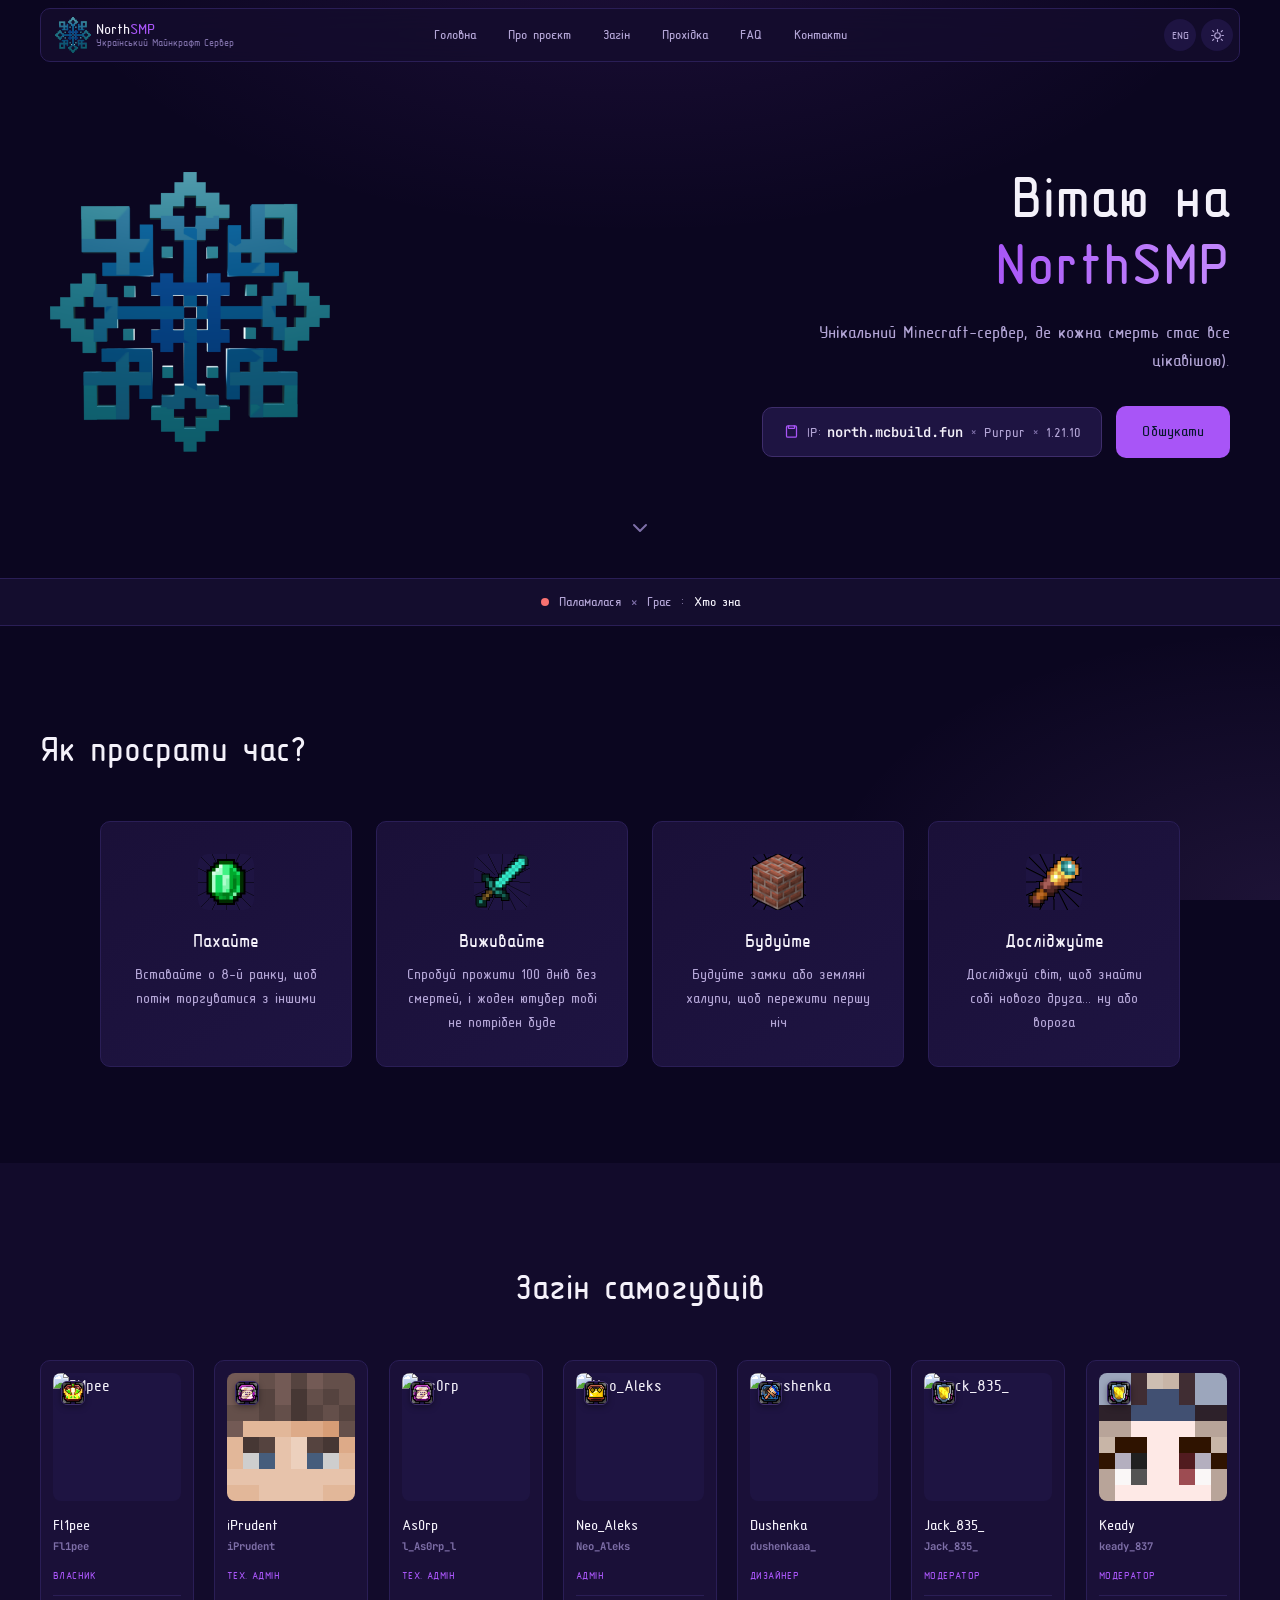
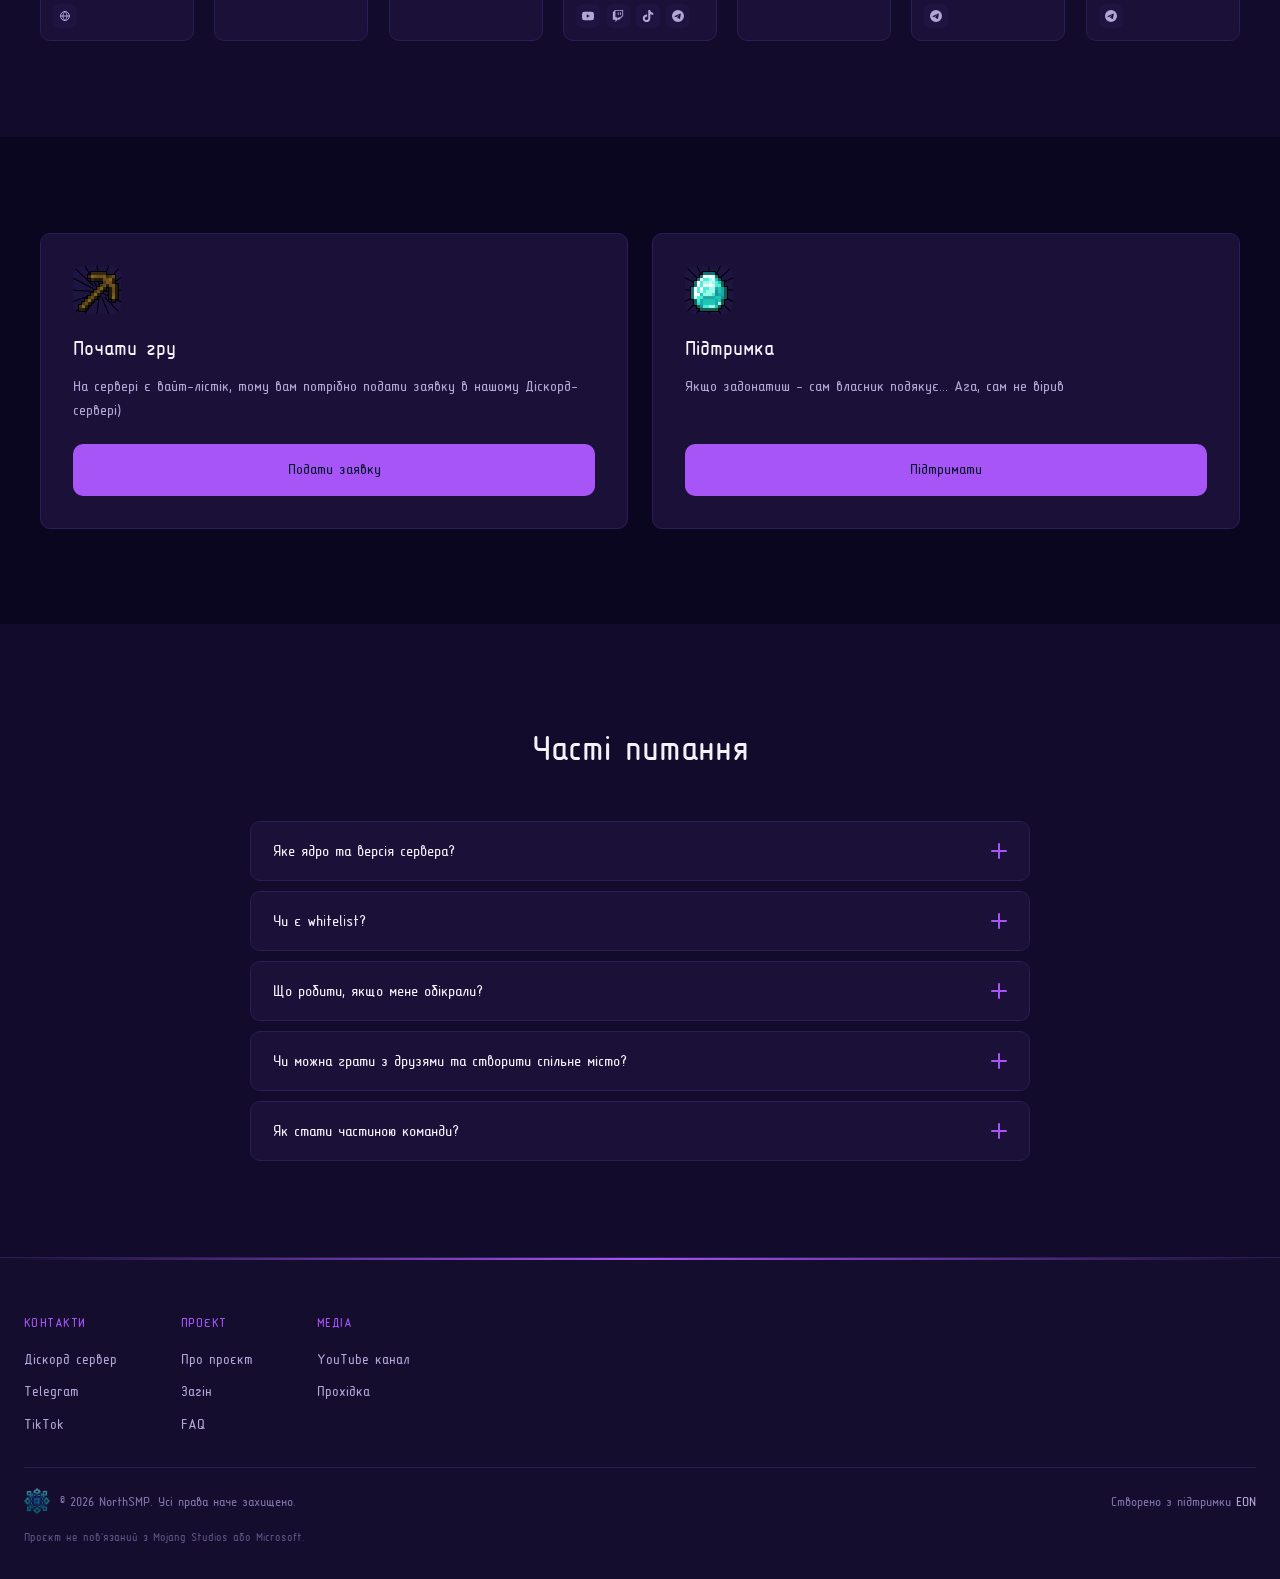
==== index.html @ fd29035b "Add files via upload" ====
<!DOCTYPE html>
<html lang="uk" data-theme="dark">
<head>
<meta charset="UTF-8">
<meta name="viewport" content="width=device-width, initial-scale=1.0">
<title>NorthSMP - Minecraft сервер</title>
<meta name="description" content="NorthSMP - Український Майнкрафт Сервер!">
<link rel="icon" href="logo.png" type="image/png">

<link rel="preconnect" href="https://fonts.googleapis.com">
<link rel="preconnect" href="https://fonts.gstatic.com" crossorigin>
<link href="https://fonts.googleapis.com/css2?family=Nunito:wght@600;700;800;900&family=Inter:wght@400;500;600;700&family=JetBrains+Mono:wght@500;600&display=swap" rel="stylesheet">

<link rel="stylesheet" href="style.css">
</head>
<body id="top">

<header class="site-header">
  <div class="header-inner">
    <a href="#top" class="brand" id="brandLink">
      <img src="logo.png" alt="NorthSMP" class="brand-logo">
      <span class="brand-text">
        <span class="brand-name">North<span class="accent">SMP</span></span>
        <span class="brand-sub" data-i18n="brand.sub"></span>
      </span>
    </a>

    <nav class="main-nav" id="mainNav">
      <span class="nav-indicator" id="navIndicator" aria-hidden="true"></span>
      <a href="#home" class="nav-pill" data-i18n="nav.home"></a>
      <a href="#about" class="nav-pill" data-i18n="nav.about"></a>
      <a href="#team" class="nav-pill" data-i18n="nav.team"></a>
      <a href="#donate" class="nav-pill" data-i18n="nav.donate"></a>
      <a href="#faq" class="nav-pill" data-i18n="nav.faq"></a>
      <a href="#contacts" class="nav-pill" data-i18n="nav.contacts"></a>
    </nav>

    <div class="header-controls">
      <button class="icon-toggle spotlight-card" id="langToggle" aria-label="Change language" data-i18n-title="controls.lang">
        <span id="langToggleText">EN</span>
      </button>
      <button class="icon-toggle spotlight-card" id="themeToggle" aria-label="Toggle theme" data-i18n-title="controls.theme">
        <span class="theme-icon theme-icon-sun"><svg viewBox="0 0 24 24" fill="none" stroke="currentColor" stroke-width="1.8" stroke-linecap="round"><circle cx="12" cy="12" r="4.5"/><path d="M12 2.5v2.5M12 19v2.5M4.2 4.2l1.8 1.8M18 18l1.8 1.8M2.5 12H5M19 12h2.5M4.2 19.8 6 18M18 6l1.8-1.8"/></svg></span>
        <span class="theme-icon theme-icon-moon" style="display:none"><svg viewBox="0 0 24 24" fill="currentColor" stroke="none"><path d="M20 14.5A8.5 8.5 0 1 1 9.5 4a7 7 0 0 0 10.5 10.5Z"/></svg></span>
      </button>
      <button class="burger" id="burgerBtn" aria-label="Menu" aria-expanded="false">
        <span></span><span></span><span></span>
      </button>
    </div>
  </div>
</header>

<section class="hero" id="home">
  <div class="hero-inner">
    <img src="logo.png" alt="" class="hero-side-logo reveal">

    <div class="hero-text">
      <h1 class="hero-title reveal">
        <span data-i18n="hero.title1"></span>
        <span class="hero-title-accent" data-i18n="hero.title2"></span>
      </h1>
      <p class="hero-subtitle reveal" data-i18n="hero.subtitle"></p>

      <div class="hero-actions reveal">
      <div class="hero-ip-pill" id="ipBtnHero" role="button" tabindex="0">
        <span class="hero-ip-icon"><svg viewBox="0 0 24 24" fill="none" stroke="currentColor" stroke-width="2" stroke-linecap="round" stroke-linejoin="round"><rect x="7" y="3" width="10" height="4" rx="1"/><path d="M8 3H6a2 2 0 0 0-2 2v14a2 2 0 0 0 2 2h12a2 2 0 0 0 2-2V5a2 2 0 0 0-2-2h-2"/></svg></span>
        <span>IP: <code>north.mcbuild.fun</code></span>
        <span class="hero-ip-dot" aria-hidden="true">•</span>
        <span>Purpur</span>
        <span class="hero-ip-dot" aria-hidden="true">•</span>
        <span>1.21.10</span>
      </div>

      <a href="#donate" class="btn btn-primary spotlight-card">
        <span data-i18n="hero.join"></span>
      </a>
      </div>
    </div>
  </div>

  <a href="#about" class="scroll-down" aria-label="Scroll to about">
    <svg viewBox="0 0 24 24" fill="none" stroke="currentColor" stroke-width="2" stroke-linecap="round" stroke-linejoin="round"><path d="M6 9l6 6 6-6"/></svg>
  </a>
</section>

<div class="status-strip reveal">
  <div class="status-strip-inner">
    <span class="status-dot" id="statusDot"></span>
    <span id="statusValueText" data-i18n="status.checking"></span>
    <span class="status-strip-sep" aria-hidden="true">•</span>
    <span data-i18n="status.players"></span>:
    <span id="playersValue">-</span>
  </div>
</div>

<section class="section" id="about">
  <div class="section-inner">
    <h2 class="section-title reveal" data-i18n="about.title"></h2>

    <div class="feature-grid">
      <article class="feature-card spotlight-card reveal">
        <div class="feature-icon-box">
          <img src="images/feature-1.png" alt="" loading="lazy">
        </div>
        <h3 data-i18n="about.f1.title"></h3>
        <p data-i18n="about.f1.text"></p>
      </article>

      <article class="feature-card spotlight-card reveal">
        <div class="feature-icon-box">
          <img src="images/feature-2.png" alt="" loading="lazy">
        </div>
        <h3 data-i18n="about.f2.title"></h3>
        <p data-i18n="about.f2.text"></p>
      </article>

      <article class="feature-card spotlight-card reveal">
        <div class="feature-icon-box">
          <img src="images/feature-3.png" alt="" loading="lazy">
        </div>
        <h3 data-i18n="about.f3.title"></h3>
        <p data-i18n="about.f3.text"></p>
      </article>

      <article class="feature-card spotlight-card reveal">
        <div class="feature-icon-box">
          <img src="images/feature-4.png" alt="" loading="lazy">
        </div>
        <h3 data-i18n="about.f4.title"></h3>
        <p data-i18n="about.f4.text"></p>
      </article>
    </div>
  </div>
</section>

<section class="section section-alt" id="team">
  <div class="section-inner section-inner-center">
    <h2 class="section-title reveal" data-i18n="team.title"></h2>
    <div class="team-grid" id="teamGrid"></div>
  </div>
</section>

<section class="section" id="donate">
  <div class="section-inner">
    <div class="cta-grid">
      <div class="cta-card spotlight-card reveal">
        <div class="cta-icon">
          <img src="images/cta-join.png" alt="" loading="lazy">
        </div>
        <h3 data-i18n="donate.joinTitle"></h3>
        <p data-i18n="donate.joinText"></p>
        <a href="https://discord.com/invite/XdEPbvGeKm" target="_blank" rel="noopener noreferrer" class="btn btn-primary btn-block">
          <span data-i18n="donate.joinCta"></span>
        </a>
      </div>

      <div class="cta-card spotlight-card reveal">
        <div class="cta-icon">
          <img src="images/cta-donate.png" alt="" loading="lazy">
        </div>
        <h3 data-i18n="donate.title"></h3>
        <p data-i18n="donate.text"></p>
        <a href="https://donatello.to/Fl1pee" target="_blank" rel="noopener noreferrer" class="btn btn-primary btn-block">
          <span data-i18n="donate.cta"></span>
        </a>
      </div>
    </div>
  </div>
</section>

<section class="section section-alt" id="faq">
  <div class="section-inner section-inner-center">
    <h2 class="section-title reveal" data-i18n="faq.title"></h2>

    <div class="accordion" id="accordion">
      <div class="accordion-item spotlight-card reveal">
        <button class="accordion-header" aria-expanded="false">
          <span class="accordion-q" data-i18n="faq.q1"></span>
          <span class="accordion-plus"></span>
        </button>
        <div class="accordion-body">
          <p data-i18n="faq.a1"></p>
        </div>
      </div>

      <div class="accordion-item spotlight-card reveal">
        <button class="accordion-header" aria-expanded="false">
          <span class="accordion-q" data-i18n="faq.q2"></span>
          <span class="accordion-plus"></span>
        </button>
        <div class="accordion-body">
          <p data-i18n="faq.a2"></p>
        </div>
      </div>

      <div class="accordion-item spotlight-card reveal">
        <button class="accordion-header" aria-expanded="false">
          <span class="accordion-q" data-i18n="faq.q3"></span>
          <span class="accordion-plus"></span>
        </button>
        <div class="accordion-body">
          <p data-i18n="faq.a3"></p>
        </div>
      </div>

      <div class="accordion-item spotlight-card reveal">
        <button class="accordion-header" aria-expanded="false">
          <span class="accordion-q" data-i18n="faq.q4"></span>
          <span class="accordion-plus"></span>
        </button>
        <div class="accordion-body">
          <p data-i18n="faq.a4"></p>
        </div>
      </div>

      <div class="accordion-item spotlight-card reveal">
        <button class="accordion-header" aria-expanded="false">
          <span class="accordion-q" data-i18n="faq.q5"></span>
          <span class="accordion-plus"></span>
        </button>
        <div class="accordion-body">
          <p data-i18n="faq.a5"></p>
        </div>
      </div>
    </div>
  </div>
</section>

<footer class="site-footer" id="contacts">
  <div class="footer-inner">
    <div class="footer-cols">
      <div class="footer-col reveal">
        <span class="footer-col-title" data-i18n="footer.col.contacts"></span>
        <a href="https://discord.com/invite/XdEPbvGeKm" target="_blank" rel="noopener noreferrer" data-i18n="footer.discord"></a>
        <a href="https://t.me/NorthSMP_UA" target="_blank" rel="noopener noreferrer">Telegram</a>
        <a href="https://www.tiktok.com/@northsmp_ua" target="_blank" rel="noopener noreferrer">TikTok</a>
      </div>
      <div class="footer-col reveal">
        <span class="footer-col-title" data-i18n="footer.col.project"></span>
        <a href="#about" data-i18n="nav.about"></a>
        <a href="#team" data-i18n="nav.team"></a>
        <a href="#faq" data-i18n="nav.faq"></a>
      </div>
      <div class="footer-col reveal">
        <span class="footer-col-title" data-i18n="footer.col.media"></span>
        <a href="https://www.youtube.com/@NorthSMP_UA" target="_blank" rel="noopener noreferrer">YouTube канал</a>
        <a href="https://donatello.to/Fl1pee" target="_blank" rel="noopener noreferrer" data-i18n="nav.donate"></a>
      </div>
    </div>

    <div class="footer-divider" aria-hidden="true"></div>

    <div class="footer-bottom">
      <div class="footer-bottom-brand">
        <img src="logo.png" alt="NorthSMP" class="footer-logo">
        <p class="footer-copy">© <span id="footerYear"></span> NorthSMP. <span data-i18n="footer.rights"></span></p>
      </div>
      <p class="footer-eon"><span data-i18n="footer.eon.prefix"></span> <span class="eon-text">EON</span></p>
    </div>
    <p class="footer-disclaimer muted" data-i18n="footer.sys"></p>
  </div>
</footer>

<div class="toast" id="toast" role="status" aria-live="polite">
  <span class="toast-icon"><svg viewBox="0 0 24 24" fill="none" stroke="currentColor" stroke-width="2" stroke-linecap="round" stroke-linejoin="round"><path d="M20 6 9 17l-5-5"/></svg></span>
  <span id="toastText"></span>
</div>

<button id="scrollTopBtn" class="scroll-top-btn" aria-label="Scroll to top">
  <svg viewBox="0 0 24 24" fill="none" stroke="currentColor" stroke-width="2.5" stroke-linecap="round" stroke-linejoin="round"><path d="M12 19V5M5 12l7-7 7 7"/></svg>
</button>

<script src="i18n.js"></script>
<script src="script.js"></script>
</body>
</html>
---- style.css ----
@font-face{font-family:'GOST Type B';src:url('fonts/GOST_Type_B.woff2') format('woff2'),url('fonts/GOST_Type_B.ttf') format('truetype'),local('GOST 2.304-81 type B'),local('GOST Type B');font-weight:700;font-style:normal;font-display:swap}:root{--bg-page:#0b0620;--bg-panel:#140d2e;--bg-panel-alt:#1e1442;--bg-card:#1a1038;--border-line:#2a1e56;--border-line-strong:#3e2d6b;--text-primary:#f4f1fa;--text-secondary:#b3a5d6;--text-muted:#7e6fa8;--accent-orange:#a855f7;--accent-orange-deep:#9333ea;--accent-purple:#c084fc;--accent-light:#a78bfa;--amber-bg:#c4b5fd;--amber-fg:#1e1b4b;--green-bg:#a78bfa;--green-fg:#2e1065;--coral-bg:#8b5cf6;--coral-fg:#1e1b4b;--blue-bg:#7c3aed;--blue-fg:#ffffff;--pink-bg:#c084fc;--pink-fg:#1e1b4b;--status-online:#4ade80;--status-offline:#f87171;--status-offline-2:#ef4444;--font-display:'GOST Type B','Nunito','Inter',sans-serif;--font-body:var(--font-display);--font-mono:'JetBrains Mono','Courier New',monospace;--radius-card:10px;--radius-pill:10px;--ease:cubic-bezier(.16,1,.3,1);color-scheme:dark}html[data-theme=light]{--bg-page:#f3f0fa;--bg-panel:#ffffff;--bg-panel-alt:#f5f2fd;--bg-card:#ffffff;--border-line:#e2d9f5;--border-line-strong:#c9b8ed;--text-primary:#1a1030;--text-secondary:#4a3b6b;--text-muted:#8a7ba8;color-scheme:light}*,::after,::before{box-sizing:border-box;margin:0;padding:0}html{scroll-behavior:smooth}@media (prefers-reduced-motion:reduce){html{scroll-behavior:auto}*,::after,::before{animation-duration:0s!important;animation-iteration-count:1!important;transition-duration:0s!important;transition-delay:0s!important}}body{background:var(--bg-page);background-image:radial-gradient(ellipse 80% 60% at 50% -10%,color-mix(in srgb,var(--accent-orange) 12%,transparent),transparent 60%),radial-gradient(ellipse 60% 50% at 100% 100%,color-mix(in srgb,var(--accent-purple) 10%,transparent),transparent 60%);background-attachment:fixed;color:var(--text-primary);font-family:var(--font-body);font-size:16px;line-height:1.6;-webkit-font-smoothing:antialiased;overflow-x:hidden;transition:background .4s var(--ease),color .4s var(--ease);position:relative}.accordion-q,.brand-name,.btn,.cta-card h3,.footer-col-title,.nav-pill,.section-title,.team-name,a,button,h1,h2,h3,h4,h5,h6,input,p,select,textarea{font-family:var(--font-display);font-weight:700}a{color:inherit;text-decoration:none}button{font-family:inherit;cursor:pointer;background:0 0;border:none;color:inherit}img{max-width:100%;display:block}code{font-family:var(--font-mono)}.muted{color:var(--text-muted)}::selection{background:var(--accent-orange);color:#1a1108}:focus-visible{outline:2px solid var(--accent-orange);outline-offset:2px}::-webkit-scrollbar{width:10px;height:10px}::-webkit-scrollbar-track{background:var(--bg-panel)}::-webkit-scrollbar-thumb{background:var(--accent-orange-deep);border:2px solid var(--bg-panel);border-radius:6px}::-webkit-scrollbar-thumb:hover{background:var(--accent-orange)}html{scrollbar-width:thin;scrollbar-color:var(--accent-orange-deep) var(--bg-panel)}.reveal{opacity:0;transform:translateY(30px);transition:opacity .8s var(--ease),transform .8s var(--ease);will-change:opacity,transform}.reveal.is-visible{opacity:1;transform:translateY(0)}.hero .reveal:first-child{transition-delay:0.1s}.hero .reveal:nth-child(2){transition-delay:0.2s}.hero .reveal:nth-child(3){transition-delay:0.3s}.hero .reveal:nth-child(4){transition-delay:0.4s}.spotlight-card{position:relative;overflow:hidden;--mouse-x:-100px;--mouse-y:-100px}.spotlight-card::after{content:'';position:absolute;top:var(--mouse-y);left:var(--mouse-x);width:200px;height:200px;background:radial-gradient(circle,rgba(168,85,247,.35),transparent 70%);transform:translate(-50%,-50%);pointer-events:none;opacity:0;transition:opacity .3s var(--ease);z-index:0}.spotlight-card:hover::after{opacity:1}.spotlight-card>*{position:relative;z-index:1}.site-header{position:sticky;top:0;z-index:100;padding:8px 40px}.header-inner{max-width:1200px;margin:0 auto;background:color-mix(in srgb,var(--bg-panel) 80%,transparent);backdrop-filter:blur(20px);-webkit-backdrop-filter:blur(20px);border:1px solid var(--border-line);border-radius:10px;padding:8px 6px 8px 14px;position:relative;display:flex;align-items:center;justify-content:space-between;gap:14px}html[data-theme=light] .header-inner{background:color-mix(in srgb,var(--bg-panel) 80%,transparent)}.brand{display:flex;align-items:center;gap:5px;flex-shrink:0}.brand-logo{width:36px;height:36px;object-fit:contain;border-radius:8px}.brand-text{display:flex;flex-direction:column;line-height:1.1}.brand-name{font-size:.94rem;color:var(--text-primary)}.accent{color:var(--accent-orange)}.brand-sub{font-size:.66rem;color:var(--text-muted);font-weight:500}.main-nav{position:absolute;left:50%;transform:translateX(-50%);display:flex;align-items:center;justify-content:center;gap:2px;z-index:10}.nav-indicator{position:absolute;top:0;left:0;height:100%;border-radius:var(--radius-pill);background:var(--bg-panel-alt);opacity:0;pointer-events:none;transition:transform .28s var(--ease),width .28s var(--ease),opacity .2s var(--ease);z-index:0}.main-nav:hover .nav-indicator{opacity:1}.nav-pill{position:relative;z-index:1;display:flex;align-items:center;padding:7px 14px;border-radius:var(--radius-pill);font-size:.84rem;font-weight:600;color:var(--text-secondary);transition:color .2s var(--ease),border-color .2s var(--ease),box-shadow .2s var(--ease);border:1px solid transparent}.nav-pill:hover{color:var(--text-primary);border-color:var(--accent-orange);box-shadow:0 0 0 1px var(--accent-orange)}.header-controls{display:flex;align-items:center;justify-content:flex-end;gap:5px}.icon-toggle{display:flex;align-items:center;justify-content:center;width:32px;height:32px;border-radius:50%;background:var(--bg-panel-alt);color:var(--text-secondary);font-size:.68rem;font-weight:700;transition:background .2s var(--ease),color .2s var(--ease)}.icon-toggle:hover{background:var(--border-line-strong);color:var(--text-primary)}.theme-icon{display:inline-flex;align-items:center;justify-content:center;width:16px;height:16px}.theme-icon svg{width:15px;height:15px}.burger{display:none;flex-direction:column;justify-content:center;gap:4px;width:32px;height:32px;border-radius:50%;background:var(--bg-panel-alt)}.burger span{display:block;width:13px;height:1.5px;background:var(--text-primary);margin:0 auto;transition:transform .3s var(--ease),opacity .3s var(--ease)}.burger[aria-expanded=true] span:first-child{transform:translateY(5.5px) rotate(45deg)}.burger[aria-expanded=true] span:nth-child(2){opacity:0}.burger[aria-expanded=true] span:nth-child(3){transform:translateY(-5.5px) rotate(-45deg)}.hero{position:relative;padding:96px 40px 120px;overflow:hidden;isolation:isolate}.hero-inner{max-width:1180px;margin:0 auto;display:flex;flex-direction:row;align-items:center;justify-content:space-between;gap:70px;text-align:right}.hero-side-logo{width:280px;height:280px;object-fit:contain;border-radius:14px;flex-shrink:0}.hero-text{display:flex;flex-direction:column;align-items:flex-end}.hero-title{font-size:clamp(2.2rem, 5vw, 3.6rem);line-height:1.1;display:flex;flex-direction:column;gap:4px;margin-bottom:22px}.hero-title-accent{background:linear-gradient(100deg,var(--accent-orange),var(--accent-purple) 80%);-webkit-background-clip:text;background-clip:text;color:transparent}.hero-subtitle{font-size:1.08rem;color:var(--text-secondary);max-width:480px;margin:0 0 32px}.hero-actions{display:flex;align-items:center;justify-content:flex-end;flex-wrap:wrap;gap:14px}.hero-ip-pill{display:inline-flex;align-items:center;gap:8px;flex-wrap:wrap;padding:13px 20px;background:var(--bg-panel-alt);border:1px solid var(--border-line-strong);border-radius:var(--radius-pill);font-size:.86rem;color:var(--text-secondary);cursor:pointer;transition:border-color .2s var(--ease)}.hero-ip-pill:hover{border-color:var(--accent-orange)}.hero-ip-icon{display:inline-flex;align-items:center;justify-content:center;width:16px;height:16px;color:var(--accent-orange);flex-shrink:0}.hero-ip-icon svg{width:15px;height:15px}.hero-ip-pill code{color:var(--text-primary);font-weight:600}.hero-ip-dot{color:var(--text-muted);font-size:.7rem}.btn{display:inline-flex;align-items:center;gap:8px;padding:14px 26px;border-radius:var(--radius-pill);font-size:.92rem;font-weight:700;transition:transform .2s var(--ease),box-shadow .25s var(--ease),background .2s var(--ease)}.btn-primary{background:var(--accent-orange);color:#08172e}.btn-primary:hover{background:var(--accent-orange-deep);transform:translateY(-2px);box-shadow:0 10px 24px -8px rgba(168,85,247,.5)}.btn-block{width:100%;justify-content:center}.scroll-down{position:absolute;bottom:30px;left:50%;transform:translateX(-50%);color:var(--text-muted);animation:bounce 2s infinite}.scroll-down svg{width:24px;height:24px}@keyframes bounce{0%,100%,20%,50%,80%{transform:translateX(-50%) translateY(0)}40%{transform:translateX(-50%) translateY(-10px)}60%{transform:translateX(-50%) translateY(-5px)}}.status-strip{border-top:1px solid var(--border-line);border-bottom:1px solid var(--border-line);background:var(--bg-panel)}.status-strip-inner{max-width:1480px;margin:0 auto;padding:12px 24px;display:flex;align-items:center;justify-content:center;gap:10px;flex-wrap:wrap;font-size:.84rem;color:var(--text-secondary);font-weight:500}.status-strip-sep{color:var(--text-muted)}#playersValue{color:var(--text-primary);font-weight:700}.status-dot{width:8px;height:8px;border-radius:50%;background:var(--text-muted);flex-shrink:0}.status-dot.online{background:var(--status-online)}.status-dot.offline{background:var(--status-offline)}.section{padding:96px 40px}.section-alt{background:color-mix(in srgb,var(--bg-panel) 85%,transparent);backdrop-filter:blur(10px)}.section-inner{max-width:1480px;margin:0 auto}.section-inner-center{text-align:center}.section-inner-center .section-title{text-align:center}.section-title{font-size:clamp(1.7rem, 3vw, 2.2rem);margin-bottom:44px}.feature-grid{display:grid;grid-template-columns:repeat(4,1fr);gap:24px;max-width:1080px;margin:0 auto}.feature-card{background:linear-gradient(145deg,var(--bg-card),var(--bg-panel-alt));border:1px solid var(--border-line);border-radius:10px;padding:32px 24px;text-align:center;transition:transform .3s var(--ease),border-color .3s var(--ease),box-shadow .3s var(--ease);position:relative;overflow:hidden}.feature-card:hover{transform:translateY(-5px);border-color:var(--accent-orange);box-shadow:0 10px 30px -10px rgba(168,85,247,.3)}.feature-icon-box{width:56px;height:56px;border-radius:10px;display:flex;align-items:center;justify-content:center;margin:0 auto 16px;background:var(--bg-panel-alt);position:relative;z-index:2;overflow:hidden}.feature-icon-box img{width:100%;height:100%;object-fit:cover;display:block}.feature-card h3{font-size:1.15rem;margin-bottom:8px;position:relative;z-index:2}.feature-card p{font-size:.92rem;color:var(--text-secondary);position:relative;z-index:2}.team-grid{display:grid;grid-template-columns:repeat(7,1fr);gap:20px;max-width:1400px;margin:0 auto;text-align:left}.team-card{background:var(--bg-card);border:1px solid var(--border-line);border-radius:10px;padding:12px;transition:transform .3s var(--ease),border-color .3s var(--ease),box-shadow .3s var(--ease)}.team-card::before{content:'';position:absolute;inset:-1px;border-radius:inherit;padding:1px;background:linear-gradient(135deg,var(--accent-orange),transparent 60%);-webkit-mask:linear-gradient(#000 0 0) content-box,linear-gradient(#000 0 0);-webkit-mask-composite:xor;mask-composite:exclude;opacity:0;transition:opacity .3s var(--ease);pointer-events:none;z-index:2}.team-card:hover{transform:translateY(-4px);border-color:transparent;box-shadow:0 18px 36px -16px rgba(0,0,0,.5),0 0 0 1px var(--border-line) inset}.team-card:hover::before{opacity:1}.team-avatar-frame{position:relative;width:100%;aspect-ratio:1/1;border-radius:8px;overflow:hidden;background:var(--bg-panel-alt);image-rendering:pixelated;margin-bottom:12px;z-index:1}.team-avatar-frame img{width:100%;height:100%;object-fit:cover}.team-role-badge{position:absolute;top:8px;left:8px;width:24px;height:24px;border-radius:6px;display:flex;align-items:center;justify-content:center;box-shadow:0 2px 6px rgba(0,0,0,.35);overflow:hidden;background:var(--bg-panel-alt);border:1px solid var(--border-line-strong)}.team-role-badge img{width:100%;height:100%;object-fit:cover;display:block}.team-name{font-size:.94rem;margin-bottom:1px}.team-nick{font-family:var(--font-mono);font-size:.66rem;color:var(--text-muted);margin-bottom:6px}.team-role{display:inline-block;font-size:.64rem;font-weight:700;letter-spacing:.04em;text-transform:uppercase;color:var(--accent-orange)}.team-quote{font-size:.82rem;color:var(--text-secondary);margin-top:8px}.team-socials{display:flex;gap:6px;margin-top:8px;padding-top:8px;border-top:1px solid var(--border-line)}.team-social-btn{display:flex;align-items:center;justify-content:center;width:24px;height:24px;border-radius:7px;background:var(--bg-panel-alt);color:var(--text-secondary);transition:background .2s var(--ease),color .2s var(--ease),transform .2s var(--ease)}.team-social-btn svg{width:12px;height:12px}.team-social-btn:hover{background:var(--accent-orange);color:#2b1400;transform:translateY(-2px)}.cta-grid{display:grid;grid-template-columns:repeat(2,1fr);gap:24px}.cta-card{background:var(--bg-card);border:1px solid var(--border-line);border-radius:var(--radius-card);padding:32px;display:flex;flex-direction:column;height:100%;position:relative;transition:transform .3s,border-color .3s,box-shadow .3s;overflow:hidden}.cta-card>*{position:relative;z-index:2}.cta-card::before{content:'';position:absolute;inset:-1px;border-radius:inherit;padding:1px;background:linear-gradient(135deg,var(--accent-orange),transparent 60%);-webkit-mask:linear-gradient(#000 0 0) content-box,linear-gradient(#000 0 0);-webkit-mask-composite:xor;mask-composite:exclude;opacity:0;transition:opacity .3s;pointer-events:none;z-index:3}.cta-card:hover::before{opacity:1}.cta-icon{width:48px;height:48px;border-radius:9px;background:var(--bg-panel-alt);display:flex;align-items:center;justify-content:center;margin-bottom:18px;overflow:hidden}.cta-icon img{width:100%;height:100%;object-fit:cover;display:block}.cta-card h3{font-size:1.3rem;margin-bottom:10px}.cta-card p{font-size:.92rem;color:var(--text-secondary);margin-bottom:22px;flex-grow:1}.accordion{max-width:780px;margin:0 auto;display:flex;flex-direction:column;gap:10px;text-align:left}.accordion-item{border:1px solid var(--border-line);border-radius:10px;background:var(--bg-card);overflow:hidden;transition:border-color .25s var(--ease),background .25s var(--ease)}.accordion-item:has(.accordion-header[aria-expanded=true]){border-color:var(--accent-orange);background:linear-gradient(135deg,rgba(168,85,247,.05),transparent)}.accordion-header{width:100%;display:flex;align-items:center;gap:16px;padding:20px 22px;text-align:left;transition:background .2s var(--ease)}.accordion-header:hover{background:rgba(168,85,247,.05)}.accordion-q{flex:1;font-weight:700;font-size:.96rem}.accordion-plus{position:relative;width:16px;height:16px;flex-shrink:0}.accordion-plus::after,.accordion-plus::before{content:'';position:absolute;background:var(--accent-orange);transition:transform .3s var(--ease),background .3s var(--ease)}.accordion-plus::before{top:7px;left:0;width:16px;height:2px;border-radius:1px}.accordion-plus::after{top:0;left:7px;width:2px;height:16px;border-radius:1px}.accordion-header[aria-expanded=true] .accordion-plus::after{transform:rotate(90deg)}.accordion-body{display:grid;grid-template-rows:0fr;transition:grid-template-rows .35s var(--ease)}.accordion-header[aria-expanded=true]+.accordion-body{grid-template-rows:1fr}.accordion-body>p{overflow:hidden;padding:0 22px;color:var(--text-secondary);font-size:.9rem;min-height:0}.accordion-header[aria-expanded=true]+.accordion-body>p{padding:0 22px 20px}.site-footer{position:relative;padding:56px 24px 32px;background:var(--bg-panel);border-top:1px solid var(--border-line);overflow:hidden}.site-footer::before{content:'';position:absolute;top:0;left:0;right:0;height:2px;background:linear-gradient(90deg,transparent,var(--accent-orange),transparent)}.footer-inner{max-width:1480px;margin:0 auto}.footer-cols{display:flex;gap:64px;flex-wrap:wrap;margin-bottom:32px}.footer-col{display:flex;flex-direction:column;gap:10px}.footer-col-title{font-size:.78rem;font-weight:700;color:var(--accent-orange);text-transform:uppercase;letter-spacing:.04em;margin-bottom:4px}.footer-col a{font-size:.88rem;color:var(--text-secondary);transition:color .2s var(--ease);width:fit-content}.footer-col a:hover{color:var(--text-primary)}.footer-divider{height:1px;background:var(--border-line);margin-bottom:20px}.footer-bottom{display:flex;align-items:center;justify-content:space-between;flex-wrap:wrap;gap:12px;margin-bottom:14px}.footer-bottom-brand{display:flex;align-items:center;gap:10px}.footer-logo{width:26px;height:26px;border-radius:6px}.footer-copy{font-size:.82rem;color:var(--text-muted)}.footer-eon{font-size:.82rem;color:var(--text-muted)}.footer-disclaimer{font-size:.72rem;color:var(--text-muted);opacity:.7}.toast{position:fixed;bottom:28px;left:50%;transform:translateX(-50%) translateY(20px);display:flex;align-items:center;gap:10px;padding:14px 22px;background:var(--bg-card);border:1px solid var(--accent-orange);border-radius:var(--radius-pill);box-shadow:0 12px 32px -8px rgba(0,0,0,.5);font-size:.86rem;font-weight:600;opacity:0;pointer-events:none;transition:opacity .3s var(--ease),transform .3s var(--ease);z-index:999}.toast.show{opacity:1;transform:translateX(-50%) translateY(0)}.toast-icon{display:inline-flex;align-items:center;justify-content:center;width:18px;height:18px;color:var(--status-online);flex-shrink:0}.toast-icon svg{width:16px;height:16px}.scroll-top-btn{position:fixed;bottom:24px;right:24px;width:48px;height:48px;border-radius:50%;background:var(--accent-orange);color:#08172e;display:flex;align-items:center;justify-content:center;box-shadow:0 8px 20px -6px rgba(168,85,247,.6);cursor:pointer;opacity:0;visibility:hidden;transform:translateY(20px);transition:opacity .3s var(--ease),transform .3s var(--ease),visibility .3s,background .2s;z-index:998}.scroll-top-btn svg{width:20px;height:20px}.scroll-top-btn.show{opacity:1;visibility:visible;transform:translateY(0)}.scroll-top-btn:hover{background:var(--accent-orange-deep);transform:translateY(-3px)}@media (max-width:1000px){.hero-actions{flex-direction:column;width:100%;justify-content:center}.hero-actions .btn,.hero-ip-pill{width:100%;justify-content:center}}@media (max-width:720px){.hero-inner{flex-direction:column;text-align:center}.hero-text{align-items:center}.hero-side-logo{width:100px;height:100px}}@media (max-width:880px){.main-nav{position:fixed;top:76px;left:16px;right:16px;background:var(--bg-panel);border:1px solid var(--border-line);border-radius:12px;flex-direction:column;align-items:stretch;padding:10px;gap:4px;transform:translateY(-16px) scale(.98);opacity:0;pointer-events:none;transition:transform .3s var(--ease),opacity .3s var(--ease);z-index:90;box-shadow:0 20px 40px -12px rgba(0,0,0,.5)}.main-nav.open{transform:translateY(0) scale(1);opacity:1;pointer-events:auto}.nav-indicator{display:none}.nav-pill{padding:13px 16px}.burger{display:flex}.feature-grid{grid-template-columns:1fr 1fr}.cta-grid{grid-template-columns:1fr}.team-grid{grid-template-columns:repeat(4,1fr)}}@media (max-width:640px){.site-header{padding:10px 12px}.header-inner{padding:6px 6px 6px 14px}.brand-sub{display:none}.hero{padding:56px 18px 90px}.hero-title{font-size:clamp(1.7rem, 8vw, 2.4rem)}.hero-ip-pill{justify-content:center;text-align:center}.section{padding:56px 18px}.section-title{margin-bottom:32px}.team-grid{gap:12px;grid-template-columns:repeat(2,1fr)}.status-strip-inner{font-size:.76rem;gap:6px}.cta-card{padding:24px}.accordion-header{padding:16px 18px;gap:12px}.accordion-header[aria-expanded=true]+.accordion-body>p{padding:0 18px 16px}.footer-cols{gap:28px;flex-direction:column}.footer-bottom{flex-direction:column;align-items:flex-start}.footer-eon{font-size:.78rem}.scroll-top-btn{bottom:16px;right:16px;width:42px;height:42px}}@media (max-width:420px){.hero-ip-pill{font-size:.78rem;padding:9px 14px}.btn{width:100%;justify-content:center}}.eon-text{font-weight:700;color:var(--text-secondary)}
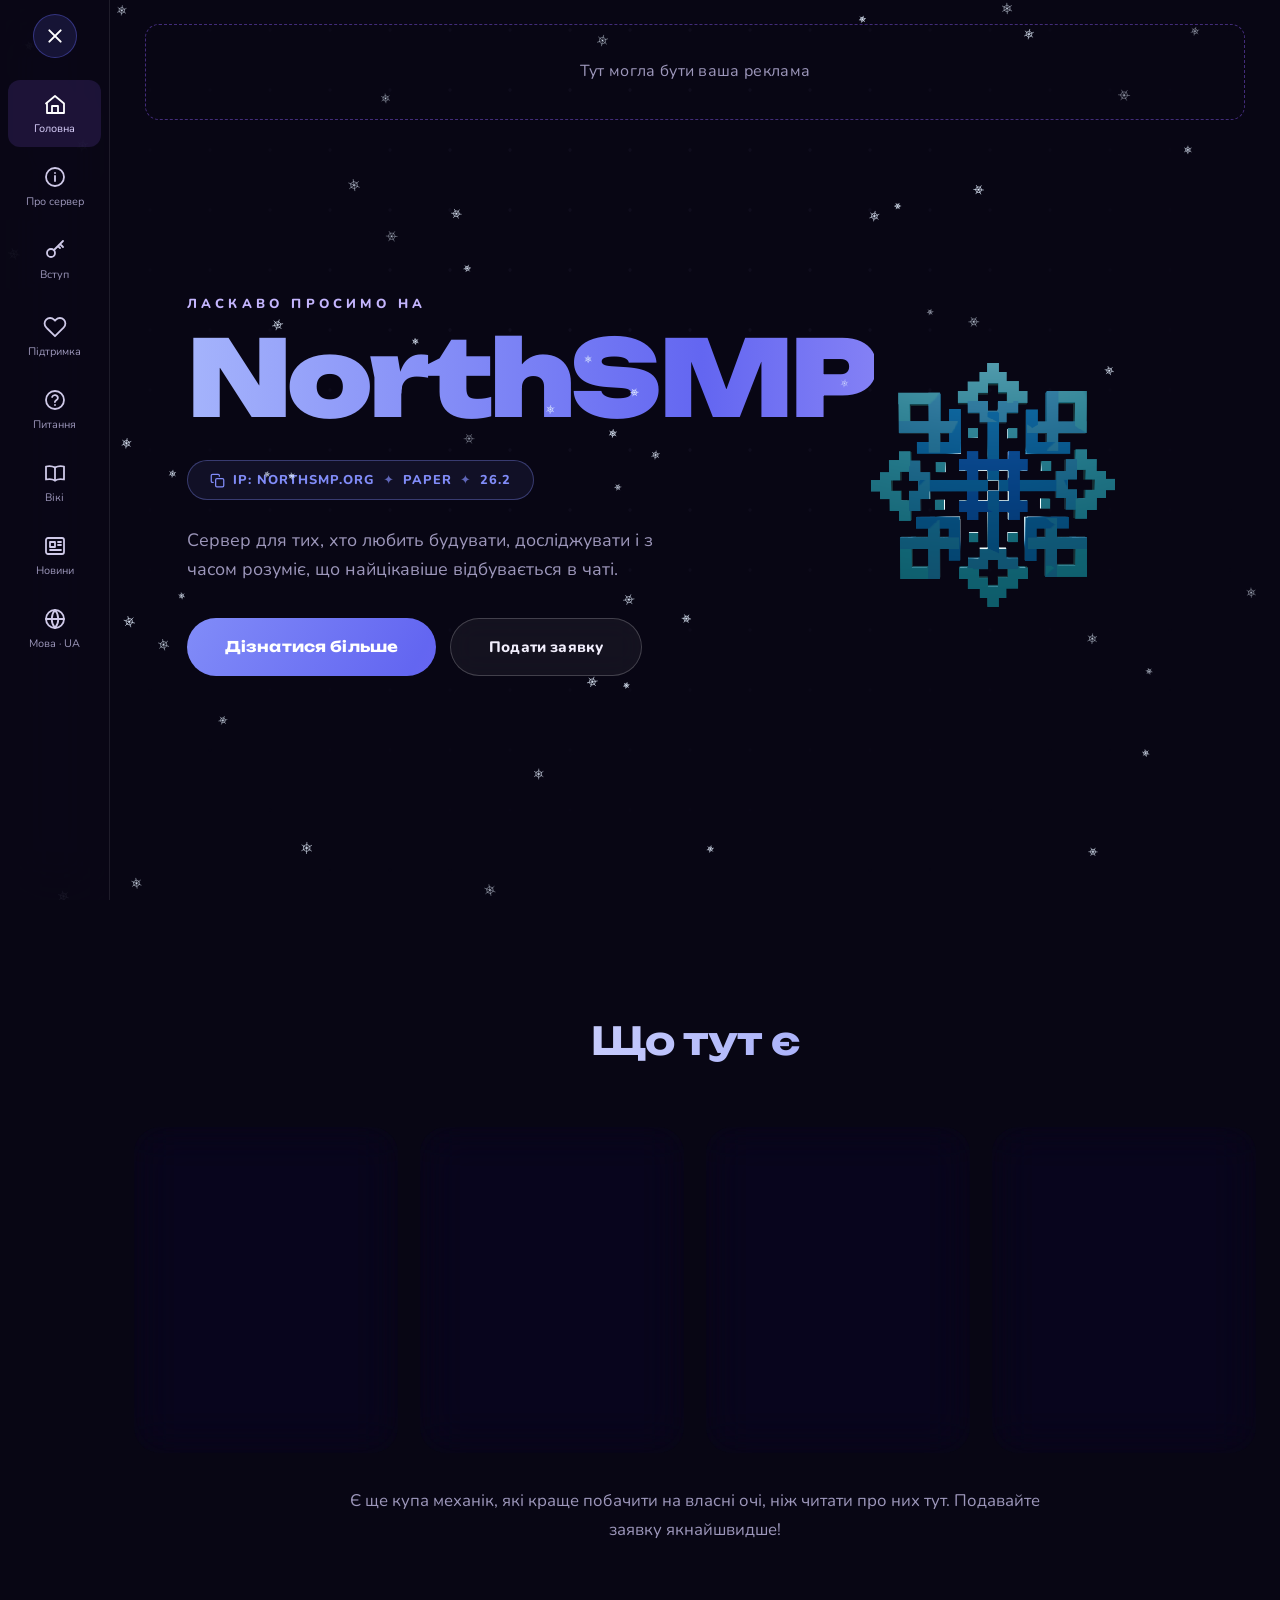
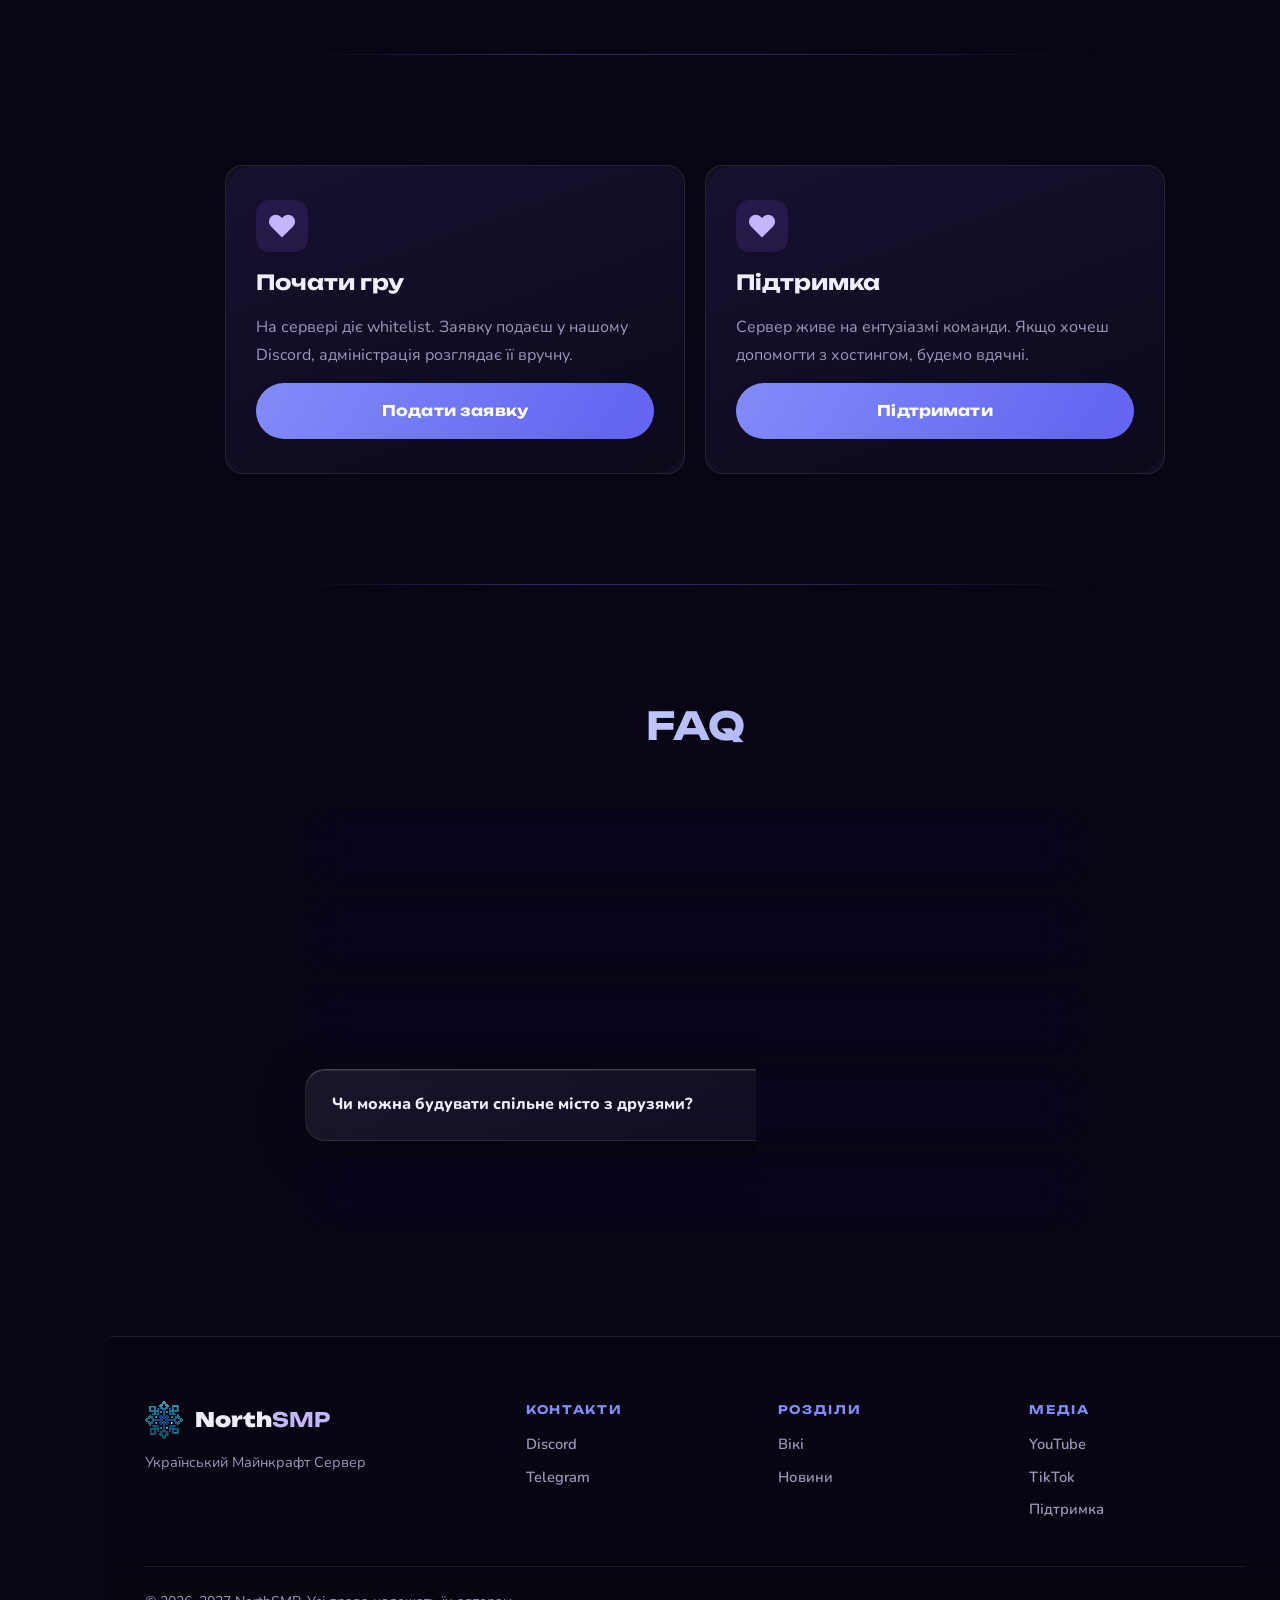
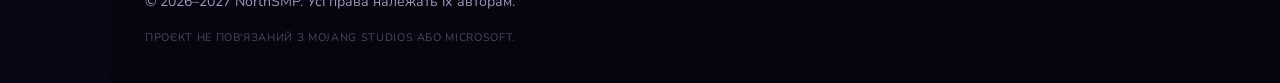
==== commit be7140ef: "Оновлення 2.0" ====
--- a/index.html
+++ b/index.html
@@ -1,276 +1,130 @@
 <!DOCTYPE html>
-<html lang="uk" data-theme="dark">
+<html lang="uk">
 <head>
 <meta charset="UTF-8">
 <meta name="viewport" content="width=device-width, initial-scale=1.0">
-<title>NorthSMP - Minecraft сервер</title>
-<meta name="description" content="NorthSMP - Український Майнкрафт Сервер!">
+<title>NorthSMP - український Minecraft сервер</title>
+<meta name="description" content="NorthSMP - український Minecraft-сервер на Paper 26.2, де кожна смерть стає все цікавішою.">
+<meta name="theme-color" content="#0a0816">
 <link rel="icon" href="logo.png" type="image/png">
-
 <link rel="preconnect" href="https://fonts.googleapis.com">
 <link rel="preconnect" href="https://fonts.gstatic.com" crossorigin>
-<link href="https://fonts.googleapis.com/css2?family=Nunito:wght@600;700;800;900&family=Inter:wght@400;500;600;700&family=JetBrains+Mono:wght@500;600&display=swap" rel="stylesheet">
-
+<link href="https://fonts.googleapis.com/css2?family=Nunito:wght@400;600;700;800&family=Unbounded:wght@500;700;900&display=swap" rel="stylesheet">
 <link rel="stylesheet" href="style.css">
 </head>
-<body id="top">
-
-<header class="site-header">
-  <div class="header-inner">
-    <a href="#top" class="brand" id="brandLink">
-      <img src="logo.png" alt="NorthSMP" class="brand-logo">
-      <span class="brand-text">
-        <span class="brand-name">North<span class="accent">SMP</span></span>
-        <span class="brand-sub" data-i18n="brand.sub"></span>
-      </span>
-    </a>
-
-    <nav class="main-nav" id="mainNav">
-      <span class="nav-indicator" id="navIndicator" aria-hidden="true"></span>
-      <a href="#home" class="nav-pill" data-i18n="nav.home"></a>
-      <a href="#about" class="nav-pill" data-i18n="nav.about"></a>
-      <a href="#team" class="nav-pill" data-i18n="nav.team"></a>
-      <a href="#donate" class="nav-pill" data-i18n="nav.donate"></a>
-      <a href="#faq" class="nav-pill" data-i18n="nav.faq"></a>
-      <a href="#contacts" class="nav-pill" data-i18n="nav.contacts"></a>
-    </nav>
-
-    <div class="header-controls">
-      <button class="icon-toggle spotlight-card" id="langToggle" aria-label="Change language" data-i18n-title="controls.lang">
-        <span id="langToggleText">EN</span>
-      </button>
-      <button class="icon-toggle spotlight-card" id="themeToggle" aria-label="Toggle theme" data-i18n-title="controls.theme">
-        <span class="theme-icon theme-icon-sun"><svg viewBox="0 0 24 24" fill="none" stroke="currentColor" stroke-width="1.8" stroke-linecap="round"><circle cx="12" cy="12" r="4.5"/><path d="M12 2.5v2.5M12 19v2.5M4.2 4.2l1.8 1.8M18 18l1.8 1.8M2.5 12H5M19 12h2.5M4.2 19.8 6 18M18 6l1.8-1.8"/></svg></span>
-        <span class="theme-icon theme-icon-moon" style="display:none"><svg viewBox="0 0 24 24" fill="currentColor" stroke="none"><path d="M20 14.5A8.5 8.5 0 1 1 9.5 4a7 7 0 0 0 10.5 10.5Z"/></svg></span>
-      </button>
-      <button class="burger" id="burgerBtn" aria-label="Menu" aria-expanded="false">
-        <span></span><span></span><span></span>
-      </button>
+<body>
+<canvas id="snow" aria-hidden="true"></canvas>
+<div class="grain" aria-hidden="true"></div>
+<div id="siteNavigation"></div>
+<main id="top">
+<section class="hero" id="home">
+  <div class="ad-bar" data-i18n="ad.text">Тут могла бути ваша реклама</div>
+  <div class="hero-in">
+    <p class="kicker" data-i18n="hero.kicker"></p>
+    <h1 class="hero-title">NorthSMP</h1>
+    <button class="badge" id="ipBtn" type="button" title="Copy IP">
+      <svg width="15" height="15" viewBox="0 0 24 24" fill="none" stroke="currentColor" stroke-width="2" stroke-linecap="round" stroke-linejoin="round"><rect x="9" y="9" width="13" height="13" rx="2"/><path d="M5 15H4a2 2 0 0 1-2-2V4a2 2 0 0 1 2-2h9a2 2 0 0 1 2 2v1"/></svg>
+      IP: northsmp.org <b>✦</b> Paper <b>✦</b> 26.2
+    </button>
+    <p class="hero-sub" data-i18n="hero.sub"></p>
+    <div class="hero-cta">
+      <a href="#about" class="btn"><span data-i18n="hero.cta"></span></a>
+      <a href="https://discord.com/invite/XdEPbvGeKm" target="_blank" rel="noopener noreferrer" class="btn ghost" data-i18n="join.startCta"></a>
     </div>
   </div>
-</header>
-
-<section class="hero" id="home">
-  <div class="hero-inner">
-    <img src="logo.png" alt="" class="hero-side-logo reveal">
-
-    <div class="hero-text">
-      <h1 class="hero-title reveal">
-        <span data-i18n="hero.title1"></span>
-        <span class="hero-title-accent" data-i18n="hero.title2"></span>
-      </h1>
-      <p class="hero-subtitle reveal" data-i18n="hero.subtitle"></p>
-
-      <div class="hero-actions reveal">
-      <div class="hero-ip-pill" id="ipBtnHero" role="button" tabindex="0">
-        <span class="hero-ip-icon"><svg viewBox="0 0 24 24" fill="none" stroke="currentColor" stroke-width="2" stroke-linecap="round" stroke-linejoin="round"><rect x="7" y="3" width="10" height="4" rx="1"/><path d="M8 3H6a2 2 0 0 0-2 2v14a2 2 0 0 0 2 2h12a2 2 0 0 0 2-2V5a2 2 0 0 0-2-2h-2"/></svg></span>
-        <span>IP: <code>north.mcbuild.fun</code></span>
-        <span class="hero-ip-dot" aria-hidden="true">•</span>
-        <span>Purpur</span>
-        <span class="hero-ip-dot" aria-hidden="true">•</span>
-        <span>1.21.10</span>
-      </div>
-
-      <a href="#donate" class="btn btn-primary spotlight-card">
-        <span data-i18n="hero.join"></span>
-      </a>
+    <button type="button" class="hero-art secret-logo" id="heroLogo" aria-label="NorthSMP" title="NorthSMP"><img src="logo.png" alt=""></button>
+  </section>
+<section class="section" id="about">
+  <h2 class="h2 reveal" data-i18n="about.title"></h2>
+  <div class="grid4">
+    <article class="glass spot card reveal" style="--d:0">
+      <div class="ico"><svg viewBox="0 0 24 24" fill="none" stroke="currentColor" stroke-width="1.5" stroke-linecap="round" stroke-linejoin="round"><rect x="9" y="2" width="6" height="12" rx="3"/><path d="M5 10a7 7 0 0 0 14 0M12 17v5M8 22h8"/></svg></div>
+      <h3 data-i18n="f1.t"></h3><p data-i18n="f1.p"></p>
+    </article>
+    <article class="glass spot card reveal" style="--d:1">
+      <div class="ico"><svg viewBox="0 0 24 24" fill="none" stroke="currentColor" stroke-width="1.5" stroke-linecap="round" stroke-linejoin="round"><path d="M5 8h11v11a2 2 0 0 1-2 2H7a2 2 0 0 1-2-2z"/><path d="M16 10h2a2 2 0 0 1 0 4h-2M5 4h11"/></svg></div>
+      <h3 data-i18n="f2.t"></h3><p data-i18n="f2.p"></p>
+    </article>
+    <article class="glass spot card reveal" style="--d:2">
+      <div class="ico"><svg viewBox="0 0 24 24" fill="none" stroke="currentColor" stroke-width="1.5" stroke-linecap="round" stroke-linejoin="round"><path d="M4 11V8a3 3 0 0 1 3-3h10a3 3 0 0 1 3 3v3"/><path d="M2 13a2 2 0 0 1 4 0v2h12v-2a2 2 0 0 1 4 0v5H2z"/><path d="M5 18v2M19 18v2"/></svg></div>
+      <h3 data-i18n="f3.t"></h3><p data-i18n="f3.p"></p>
+    </article>
+    <article class="glass spot card reveal" style="--d:3">
+      <div class="ico"><svg viewBox="0 0 24 24" fill="none" stroke="currentColor" stroke-width="1.5" stroke-linecap="round" stroke-linejoin="round"><path d="M18 3l3 3-9 9-3-3z"/><path d="M9 12l-6 6a2 2 0 0 0 0 3 2 2 0 0 0 3 0l6-6"/></svg></div>
+      <h3 data-i18n="f4.t"></h3><p data-i18n="f4.p"></p>
+    </article>
+  </div>
+  <p class="about-more reveal" data-i18n="about.more"></p>
+</section>
+<div class="divider"></div>
+<section class="section" id="joinwrap">
+  <div class="twin">
+    <div class="promo hot reveal" id="join" style="--d:0">
+      <div class="promo-in">
+        <div class="promo-ico heart"><svg viewBox="0 0 24 24" fill="currentColor"><path d="M20.840 4.610a5.500 5.500 0 0 0-7.780 0L12 5.670l-1.060-1.060a5.500 5.500 0 0 0-7.780 7.780l1.060 1.060L12 21.230l7.780-7.780 1.060-1.060a5.500 5.500 0 0 0 0-7.780z"/></svg></div>
+        <h3 data-i18n="join.startT"></h3>
+        <p data-i18n="join.startP"></p>
+        <a class="btn" href="https://discord.com/invite/XdEPbvGeKm" target="_blank" rel="noopener noreferrer" data-i18n="join.startCta"></a>
       </div>
     </div>
-  </div>
-
-  <a href="#about" class="scroll-down" aria-label="Scroll to about">
-    <svg viewBox="0 0 24 24" fill="none" stroke="currentColor" stroke-width="2" stroke-linecap="round" stroke-linejoin="round"><path d="M6 9l6 6 6-6"/></svg>
-  </a>
-</section>
-
-<div class="status-strip reveal">
-  <div class="status-strip-inner">
-    <span class="status-dot" id="statusDot"></span>
-    <span id="statusValueText" data-i18n="status.checking"></span>
-    <span class="status-strip-sep" aria-hidden="true">•</span>
-    <span data-i18n="status.players"></span>:
-    <span id="playersValue">-</span>
-  </div>
-</div>
-
-<section class="section" id="about">
-  <div class="section-inner">
-    <h2 class="section-title reveal" data-i18n="about.title"></h2>
-
-    <div class="feature-grid">
-      <article class="feature-card spotlight-card reveal">
-        <div class="feature-icon-box">
-          <img src="images/feature-1.png" alt="" loading="lazy">
-        </div>
-        <h3 data-i18n="about.f1.title"></h3>
-        <p data-i18n="about.f1.text"></p>
-      </article>
-
-      <article class="feature-card spotlight-card reveal">
-        <div class="feature-icon-box">
-          <img src="images/feature-2.png" alt="" loading="lazy">
-        </div>
-        <h3 data-i18n="about.f2.title"></h3>
-        <p data-i18n="about.f2.text"></p>
-      </article>
-
-      <article class="feature-card spotlight-card reveal">
-        <div class="feature-icon-box">
-          <img src="images/feature-3.png" alt="" loading="lazy">
-        </div>
-        <h3 data-i18n="about.f3.title"></h3>
-        <p data-i18n="about.f3.text"></p>
-      </article>
-
-      <article class="feature-card spotlight-card reveal">
-        <div class="feature-icon-box">
-          <img src="images/feature-4.png" alt="" loading="lazy">
-        </div>
-        <h3 data-i18n="about.f4.title"></h3>
-        <p data-i18n="about.f4.text"></p>
-      </article>
-    </div>
-  </div>
-</section>
-
-<section class="section section-alt" id="team">
-  <div class="section-inner section-inner-center">
-    <h2 class="section-title reveal" data-i18n="team.title"></h2>
-    <div class="team-grid" id="teamGrid"></div>
-  </div>
-</section>
-
-<section class="section" id="donate">
-  <div class="section-inner">
-    <div class="cta-grid">
-      <div class="cta-card spotlight-card reveal">
-        <div class="cta-icon">
-          <img src="images/cta-join.png" alt="" loading="lazy">
-        </div>
-        <h3 data-i18n="donate.joinTitle"></h3>
-        <p data-i18n="donate.joinText"></p>
-        <a href="https://discord.com/invite/XdEPbvGeKm" target="_blank" rel="noopener noreferrer" class="btn btn-primary btn-block">
-          <span data-i18n="donate.joinCta"></span>
-        </a>
-      </div>
-
-      <div class="cta-card spotlight-card reveal">
-        <div class="cta-icon">
-          <img src="images/cta-donate.png" alt="" loading="lazy">
-        </div>
-        <h3 data-i18n="donate.title"></h3>
-        <p data-i18n="donate.text"></p>
-        <a href="https://donatello.to/Fl1pee" target="_blank" rel="noopener noreferrer" class="btn btn-primary btn-block">
-          <span data-i18n="donate.cta"></span>
-        </a>
+    <div class="promo hot reveal" id="support" style="--d:1">
+      <div class="promo-in">
+        <div class="promo-ico heart"><svg viewBox="0 0 24 24" fill="currentColor"><path d="M20.840 4.610a5.500 5.500 0 0 0-7.780 0L12 5.670l-1.060-1.060a5.500 5.500 0 0 0-7.780 7.780l1.060 1.060L12 21.230l7.780-7.780 1.060-1.060a5.500 5.500 0 0 0 0-7.780z"/></svg></div>
+        <h3 data-i18n="join.supT"></h3>
+        <p data-i18n="join.supP"></p>
+        <a class="btn" href="https://donatello.to/Fl1pee" target="_blank" rel="noopener noreferrer" data-i18n="join.supCta"></a>
       </div>
     </div>
   </div>
 </section>
-
-<section class="section section-alt" id="faq">
-  <div class="section-inner section-inner-center">
-    <h2 class="section-title reveal" data-i18n="faq.title"></h2>
-
-    <div class="accordion" id="accordion">
-      <div class="accordion-item spotlight-card reveal">
-        <button class="accordion-header" aria-expanded="false">
-          <span class="accordion-q" data-i18n="faq.q1"></span>
-          <span class="accordion-plus"></span>
-        </button>
-        <div class="accordion-body">
-          <p data-i18n="faq.a1"></p>
-        </div>
-      </div>
-
-      <div class="accordion-item spotlight-card reveal">
-        <button class="accordion-header" aria-expanded="false">
-          <span class="accordion-q" data-i18n="faq.q2"></span>
-          <span class="accordion-plus"></span>
-        </button>
-        <div class="accordion-body">
-          <p data-i18n="faq.a2"></p>
-        </div>
-      </div>
-
-      <div class="accordion-item spotlight-card reveal">
-        <button class="accordion-header" aria-expanded="false">
-          <span class="accordion-q" data-i18n="faq.q3"></span>
-          <span class="accordion-plus"></span>
-        </button>
-        <div class="accordion-body">
-          <p data-i18n="faq.a3"></p>
-        </div>
-      </div>
-
-      <div class="accordion-item spotlight-card reveal">
-        <button class="accordion-header" aria-expanded="false">
-          <span class="accordion-q" data-i18n="faq.q4"></span>
-          <span class="accordion-plus"></span>
-        </button>
-        <div class="accordion-body">
-          <p data-i18n="faq.a4"></p>
-        </div>
-      </div>
-
-      <div class="accordion-item spotlight-card reveal">
-        <button class="accordion-header" aria-expanded="false">
-          <span class="accordion-q" data-i18n="faq.q5"></span>
-          <span class="accordion-plus"></span>
-        </button>
-        <div class="accordion-body">
-          <p data-i18n="faq.a5"></p>
-        </div>
-      </div>
+<div class="divider"></div>
+<section class="section" id="faq">
+  <h2 class="h2 reveal" data-i18n="faq.title"></h2>
+  <div class="faq" id="faqList"></div>
+</section>
+</main>
+<footer class="footer">
+  <div class="foot-grid">
+    <div class="foot-brand">
+      <button type="button" class="foot-logo secret-logo" id="footerLogo" aria-label="NorthSMP"><img src="logo.png" alt=""><span>North<b>SMP</b></span></button>
+      <p data-i18n="brand.sub"></p>
+    </div>
+    <div class="foot-col"><h4 data-i18n="foot.c1"></h4>
+      <a href="https://discord.com/invite/XdEPbvGeKm" target="_blank" rel="noopener noreferrer">Discord</a>
+      <a href="https://t.me/NorthSMP_UA" target="_blank" rel="noopener noreferrer">Telegram</a>
+</div>
+    <div class="foot-col"><h4 data-i18n="foot.c2"></h4>
+      <a href="wiki.html" data-keep-lang="wiki.html" data-i18n="nav.wiki"></a><a href="gazeta.html" data-keep-lang="gazeta.html" data-i18n="nav.gazeta"></a></div>
+    <div class="foot-col"><h4 data-i18n="foot.c3"></h4>
+      <a href="https://www.youtube.com/@NorthSMP_UA" target="_blank" rel="noopener noreferrer">YouTube</a>
+      <a href="https://www.tiktok.com/@northsmp_ua" target="_blank" rel="noopener noreferrer">TikTok</a>
+      <a href="https://donatello.to/Fl1pee" target="_blank" rel="noopener noreferrer" data-i18n="nav.support"></a></div>
+  </div>
+  <div class="foot-bottom">
+    <p>© 2026–2027 NorthSMP. <span data-i18n="foot.rights"></span></p>
+  </div>
+  <p class="legal" data-i18n="foot.legal"></p>
+</footer>
+<div class="toast" id="toast" role="status" aria-live="polite"></div>
+<!-- Пасхалка: 5 натискань на логотип → два відео YouTube. Завантажуються лише після активації. -->
+<div id="easterEgg" class="easter-egg" hidden role="dialog" aria-modal="true" aria-label="Секретна пасхалка">
+  <div class="easter-egg-head">
+    <span>🎮 <span data-i18n="egg.title">Секретний режим</span></span>
+    <button class="easter-close" id="easterClose" type="button" aria-label="Закрити">×</button>
+  </div>
+  <div class="easter-videos">
+    <div class="easter-video">
+      <div class="easter-screen"><iframe id="subwayEmbed" title="Subway Surfers — ігрове відео" allow="autoplay; encrypted-media; picture-in-picture; fullscreen" allowfullscreen referrerpolicy="strict-origin-when-cross-origin"></iframe><div id="subwayEmbedNotice" class="easter-local-notice" hidden><span class="easter-notice-icon">▶</span><strong>Subway Surfers</strong><span data-i18n="egg.local">Для перегляду прямо на сайті запустіть його через локальний сервер.</span><a class="easter-source" href="https://youtu.be/i0M4ARe9v0Y?t=40" target="_blank" rel="noopener noreferrer">Відкрити на YouTube ↗</a></div></div>
+    </div>
+    <div class="easter-video">
+      <div class="easter-screen"><iframe id="parkourEmbed" title="Minecraft Parkour — fails and bloopers" allow="autoplay; encrypted-media; picture-in-picture; fullscreen" allowfullscreen referrerpolicy="strict-origin-when-cross-origin"></iframe><div id="parkourEmbedNotice" class="easter-local-notice" hidden><span class="easter-notice-icon">▶</span><strong>Minecraft Parkour</strong><span data-i18n="egg.local">Для перегляду прямо на сайті запустіть його через локальний сервер.</span><a class="easter-source" href="https://youtu.be/9vNlPqNBOt8?t=40" target="_blank" rel="noopener noreferrer">Відкрити на YouTube ↗</a></div></div>
     </div>
   </div>
-</section>
-
-<footer class="site-footer" id="contacts">
-  <div class="footer-inner">
-    <div class="footer-cols">
-      <div class="footer-col reveal">
-        <span class="footer-col-title" data-i18n="footer.col.contacts"></span>
-        <a href="https://discord.com/invite/XdEPbvGeKm" target="_blank" rel="noopener noreferrer" data-i18n="footer.discord"></a>
-        <a href="https://t.me/NorthSMP_UA" target="_blank" rel="noopener noreferrer">Telegram</a>
-        <a href="https://www.tiktok.com/@northsmp_ua" target="_blank" rel="noopener noreferrer">TikTok</a>
-      </div>
-      <div class="footer-col reveal">
-        <span class="footer-col-title" data-i18n="footer.col.project"></span>
-        <a href="#about" data-i18n="nav.about"></a>
-        <a href="#team" data-i18n="nav.team"></a>
-        <a href="#faq" data-i18n="nav.faq"></a>
-      </div>
-      <div class="footer-col reveal">
-        <span class="footer-col-title" data-i18n="footer.col.media"></span>
-        <a href="https://www.youtube.com/@NorthSMP_UA" target="_blank" rel="noopener noreferrer">YouTube канал</a>
-        <a href="https://donatello.to/Fl1pee" target="_blank" rel="noopener noreferrer" data-i18n="nav.donate"></a>
-      </div>
-    </div>
-
-    <div class="footer-divider" aria-hidden="true"></div>
-
-    <div class="footer-bottom">
-      <div class="footer-bottom-brand">
-        <img src="logo.png" alt="NorthSMP" class="footer-logo">
-        <p class="footer-copy">© <span id="footerYear"></span> NorthSMP. <span data-i18n="footer.rights"></span></p>
-      </div>
-      <p class="footer-eon"><span data-i18n="footer.eon.prefix"></span> <span class="eon-text">EON</span></p>
-    </div>
-    <p class="footer-disclaimer muted" data-i18n="footer.sys"></p>
-  </div>
-</footer>
-
-<div class="toast" id="toast" role="status" aria-live="polite">
-  <span class="toast-icon"><svg viewBox="0 0 24 24" fill="none" stroke="currentColor" stroke-width="2" stroke-linecap="round" stroke-linejoin="round"><path d="M20 6 9 17l-5-5"/></svg></span>
-  <span id="toastText"></span>
+  <p class="easter-hint" data-i18n="egg.exit">Натисни Esc, щоб закрити</p>
 </div>
-
-<button id="scrollTopBtn" class="scroll-top-btn" aria-label="Scroll to top">
-  <svg viewBox="0 0 24 24" fill="none" stroke="currentColor" stroke-width="2.5" stroke-linecap="round" stroke-linejoin="round"><path d="M12 19V5M5 12l7-7 7 7"/></svg>
-</button>
-
-<script src="i18n.js"></script>
+<script src="navigation.js"></script>
 <script src="script.js"></script>
+<script src="snowflakes.js"></script>
+<script src="easter-egg.js"></script>
 </body>
-</html>+</html>
--- a/style.css
+++ b/style.css
@@ -1 +1,344 @@
-@font-face{font-family:'GOST Type B';src:url('fonts/GOST_Type_B.woff2') format('woff2'),url('fonts/GOST_Type_B.ttf') format('truetype'),local('GOST 2.304-81 type B'),local('GOST Type B');font-weight:700;font-style:normal;font-display:swap}:root{--bg-page:#0b0620;--bg-panel:#140d2e;--bg-panel-alt:#1e1442;--bg-card:#1a1038;--border-line:#2a1e56;--border-line-strong:#3e2d6b;--text-primary:#f4f1fa;--text-secondary:#b3a5d6;--text-muted:#7e6fa8;--accent-orange:#a855f7;--accent-orange-deep:#9333ea;--accent-purple:#c084fc;--accent-light:#a78bfa;--amber-bg:#c4b5fd;--amber-fg:#1e1b4b;--green-bg:#a78bfa;--green-fg:#2e1065;--coral-bg:#8b5cf6;--coral-fg:#1e1b4b;--blue-bg:#7c3aed;--blue-fg:#ffffff;--pink-bg:#c084fc;--pink-fg:#1e1b4b;--status-online:#4ade80;--status-offline:#f87171;--status-offline-2:#ef4444;--font-display:'GOST Type B','Nunito','Inter',sans-serif;--font-body:var(--font-display);--font-mono:'JetBrains Mono','Courier New',monospace;--radius-card:10px;--radius-pill:10px;--ease:cubic-bezier(.16,1,.3,1);color-scheme:dark}html[data-theme=light]{--bg-page:#f3f0fa;--bg-panel:#ffffff;--bg-panel-alt:#f5f2fd;--bg-card:#ffffff;--border-line:#e2d9f5;--border-line-strong:#c9b8ed;--text-primary:#1a1030;--text-secondary:#4a3b6b;--text-muted:#8a7ba8;color-scheme:light}*,::after,::before{box-sizing:border-box;margin:0;padding:0}html{scroll-behavior:smooth}@media (prefers-reduced-motion:reduce){html{scroll-behavior:auto}*,::after,::before{animation-duration:0s!important;animation-iteration-count:1!important;transition-duration:0s!important;transition-delay:0s!important}}body{background:var(--bg-page);background-image:radial-gradient(ellipse 80% 60% at 50% -10%,color-mix(in srgb,var(--accent-orange) 12%,transparent),transparent 60%),radial-gradient(ellipse 60% 50% at 100% 100%,color-mix(in srgb,var(--accent-purple) 10%,transparent),transparent 60%);background-attachment:fixed;color:var(--text-primary);font-family:var(--font-body);font-size:16px;line-height:1.6;-webkit-font-smoothing:antialiased;overflow-x:hidden;transition:background .4s var(--ease),color .4s var(--ease);position:relative}.accordion-q,.brand-name,.btn,.cta-card h3,.footer-col-title,.nav-pill,.section-title,.team-name,a,button,h1,h2,h3,h4,h5,h6,input,p,select,textarea{font-family:var(--font-display);font-weight:700}a{color:inherit;text-decoration:none}button{font-family:inherit;cursor:pointer;background:0 0;border:none;color:inherit}img{max-width:100%;display:block}code{font-family:var(--font-mono)}.muted{color:var(--text-muted)}::selection{background:var(--accent-orange);color:#1a1108}:focus-visible{outline:2px solid var(--accent-orange);outline-offset:2px}::-webkit-scrollbar{width:10px;height:10px}::-webkit-scrollbar-track{background:var(--bg-panel)}::-webkit-scrollbar-thumb{background:var(--accent-orange-deep);border:2px solid var(--bg-panel);border-radius:6px}::-webkit-scrollbar-thumb:hover{background:var(--accent-orange)}html{scrollbar-width:thin;scrollbar-color:var(--accent-orange-deep) var(--bg-panel)}.reveal{opacity:0;transform:translateY(30px);transition:opacity .8s var(--ease),transform .8s var(--ease);will-change:opacity,transform}.reveal.is-visible{opacity:1;transform:translateY(0)}.hero .reveal:first-child{transition-delay:0.1s}.hero .reveal:nth-child(2){transition-delay:0.2s}.hero .reveal:nth-child(3){transition-delay:0.3s}.hero .reveal:nth-child(4){transition-delay:0.4s}.spotlight-card{position:relative;overflow:hidden;--mouse-x:-100px;--mouse-y:-100px}.spotlight-card::after{content:'';position:absolute;top:var(--mouse-y);left:var(--mouse-x);width:200px;height:200px;background:radial-gradient(circle,rgba(168,85,247,.35),transparent 70%);transform:translate(-50%,-50%);pointer-events:none;opacity:0;transition:opacity .3s var(--ease);z-index:0}.spotlight-card:hover::after{opacity:1}.spotlight-card>*{position:relative;z-index:1}.site-header{position:sticky;top:0;z-index:100;padding:8px 40px}.header-inner{max-width:1200px;margin:0 auto;background:color-mix(in srgb,var(--bg-panel) 80%,transparent);backdrop-filter:blur(20px);-webkit-backdrop-filter:blur(20px);border:1px solid var(--border-line);border-radius:10px;padding:8px 6px 8px 14px;position:relative;display:flex;align-items:center;justify-content:space-between;gap:14px}html[data-theme=light] .header-inner{background:color-mix(in srgb,var(--bg-panel) 80%,transparent)}.brand{display:flex;align-items:center;gap:5px;flex-shrink:0}.brand-logo{width:36px;height:36px;object-fit:contain;border-radius:8px}.brand-text{display:flex;flex-direction:column;line-height:1.1}.brand-name{font-size:.94rem;color:var(--text-primary)}.accent{color:var(--accent-orange)}.brand-sub{font-size:.66rem;color:var(--text-muted);font-weight:500}.main-nav{position:absolute;left:50%;transform:translateX(-50%);display:flex;align-items:center;justify-content:center;gap:2px;z-index:10}.nav-indicator{position:absolute;top:0;left:0;height:100%;border-radius:var(--radius-pill);background:var(--bg-panel-alt);opacity:0;pointer-events:none;transition:transform .28s var(--ease),width .28s var(--ease),opacity .2s var(--ease);z-index:0}.main-nav:hover .nav-indicator{opacity:1}.nav-pill{position:relative;z-index:1;display:flex;align-items:center;padding:7px 14px;border-radius:var(--radius-pill);font-size:.84rem;font-weight:600;color:var(--text-secondary);transition:color .2s var(--ease),border-color .2s var(--ease),box-shadow .2s var(--ease);border:1px solid transparent}.nav-pill:hover{color:var(--text-primary);border-color:var(--accent-orange);box-shadow:0 0 0 1px var(--accent-orange)}.header-controls{display:flex;align-items:center;justify-content:flex-end;gap:5px}.icon-toggle{display:flex;align-items:center;justify-content:center;width:32px;height:32px;border-radius:50%;background:var(--bg-panel-alt);color:var(--text-secondary);font-size:.68rem;font-weight:700;transition:background .2s var(--ease),color .2s var(--ease)}.icon-toggle:hover{background:var(--border-line-strong);color:var(--text-primary)}.theme-icon{display:inline-flex;align-items:center;justify-content:center;width:16px;height:16px}.theme-icon svg{width:15px;height:15px}.burger{display:none;flex-direction:column;justify-content:center;gap:4px;width:32px;height:32px;border-radius:50%;background:var(--bg-panel-alt)}.burger span{display:block;width:13px;height:1.5px;background:var(--text-primary);margin:0 auto;transition:transform .3s var(--ease),opacity .3s var(--ease)}.burger[aria-expanded=true] span:first-child{transform:translateY(5.5px) rotate(45deg)}.burger[aria-expanded=true] span:nth-child(2){opacity:0}.burger[aria-expanded=true] span:nth-child(3){transform:translateY(-5.5px) rotate(-45deg)}.hero{position:relative;padding:96px 40px 120px;overflow:hidden;isolation:isolate}.hero-inner{max-width:1180px;margin:0 auto;display:flex;flex-direction:row;align-items:center;justify-content:space-between;gap:70px;text-align:right}.hero-side-logo{width:280px;height:280px;object-fit:contain;border-radius:14px;flex-shrink:0}.hero-text{display:flex;flex-direction:column;align-items:flex-end}.hero-title{font-size:clamp(2.2rem, 5vw, 3.6rem);line-height:1.1;display:flex;flex-direction:column;gap:4px;margin-bottom:22px}.hero-title-accent{background:linear-gradient(100deg,var(--accent-orange),var(--accent-purple) 80%);-webkit-background-clip:text;background-clip:text;color:transparent}.hero-subtitle{font-size:1.08rem;color:var(--text-secondary);max-width:480px;margin:0 0 32px}.hero-actions{display:flex;align-items:center;justify-content:flex-end;flex-wrap:wrap;gap:14px}.hero-ip-pill{display:inline-flex;align-items:center;gap:8px;flex-wrap:wrap;padding:13px 20px;background:var(--bg-panel-alt);border:1px solid var(--border-line-strong);border-radius:var(--radius-pill);font-size:.86rem;color:var(--text-secondary);cursor:pointer;transition:border-color .2s var(--ease)}.hero-ip-pill:hover{border-color:var(--accent-orange)}.hero-ip-icon{display:inline-flex;align-items:center;justify-content:center;width:16px;height:16px;color:var(--accent-orange);flex-shrink:0}.hero-ip-icon svg{width:15px;height:15px}.hero-ip-pill code{color:var(--text-primary);font-weight:600}.hero-ip-dot{color:var(--text-muted);font-size:.7rem}.btn{display:inline-flex;align-items:center;gap:8px;padding:14px 26px;border-radius:var(--radius-pill);font-size:.92rem;font-weight:700;transition:transform .2s var(--ease),box-shadow .25s var(--ease),background .2s var(--ease)}.btn-primary{background:var(--accent-orange);color:#08172e}.btn-primary:hover{background:var(--accent-orange-deep);transform:translateY(-2px);box-shadow:0 10px 24px -8px rgba(168,85,247,.5)}.btn-block{width:100%;justify-content:center}.scroll-down{position:absolute;bottom:30px;left:50%;transform:translateX(-50%);color:var(--text-muted);animation:bounce 2s infinite}.scroll-down svg{width:24px;height:24px}@keyframes bounce{0%,100%,20%,50%,80%{transform:translateX(-50%) translateY(0)}40%{transform:translateX(-50%) translateY(-10px)}60%{transform:translateX(-50%) translateY(-5px)}}.status-strip{border-top:1px solid var(--border-line);border-bottom:1px solid var(--border-line);background:var(--bg-panel)}.status-strip-inner{max-width:1480px;margin:0 auto;padding:12px 24px;display:flex;align-items:center;justify-content:center;gap:10px;flex-wrap:wrap;font-size:.84rem;color:var(--text-secondary);font-weight:500}.status-strip-sep{color:var(--text-muted)}#playersValue{color:var(--text-primary);font-weight:700}.status-dot{width:8px;height:8px;border-radius:50%;background:var(--text-muted);flex-shrink:0}.status-dot.online{background:var(--status-online)}.status-dot.offline{background:var(--status-offline)}.section{padding:96px 40px}.section-alt{background:color-mix(in srgb,var(--bg-panel) 85%,transparent);backdrop-filter:blur(10px)}.section-inner{max-width:1480px;margin:0 auto}.section-inner-center{text-align:center}.section-inner-center .section-title{text-align:center}.section-title{font-size:clamp(1.7rem, 3vw, 2.2rem);margin-bottom:44px}.feature-grid{display:grid;grid-template-columns:repeat(4,1fr);gap:24px;max-width:1080px;margin:0 auto}.feature-card{background:linear-gradient(145deg,var(--bg-card),var(--bg-panel-alt));border:1px solid var(--border-line);border-radius:10px;padding:32px 24px;text-align:center;transition:transform .3s var(--ease),border-color .3s var(--ease),box-shadow .3s var(--ease);position:relative;overflow:hidden}.feature-card:hover{transform:translateY(-5px);border-color:var(--accent-orange);box-shadow:0 10px 30px -10px rgba(168,85,247,.3)}.feature-icon-box{width:56px;height:56px;border-radius:10px;display:flex;align-items:center;justify-content:center;margin:0 auto 16px;background:var(--bg-panel-alt);position:relative;z-index:2;overflow:hidden}.feature-icon-box img{width:100%;height:100%;object-fit:cover;display:block}.feature-card h3{font-size:1.15rem;margin-bottom:8px;position:relative;z-index:2}.feature-card p{font-size:.92rem;color:var(--text-secondary);position:relative;z-index:2}.team-grid{display:grid;grid-template-columns:repeat(7,1fr);gap:20px;max-width:1400px;margin:0 auto;text-align:left}.team-card{background:var(--bg-card);border:1px solid var(--border-line);border-radius:10px;padding:12px;transition:transform .3s var(--ease),border-color .3s var(--ease),box-shadow .3s var(--ease)}.team-card::before{content:'';position:absolute;inset:-1px;border-radius:inherit;padding:1px;background:linear-gradient(135deg,var(--accent-orange),transparent 60%);-webkit-mask:linear-gradient(#000 0 0) content-box,linear-gradient(#000 0 0);-webkit-mask-composite:xor;mask-composite:exclude;opacity:0;transition:opacity .3s var(--ease);pointer-events:none;z-index:2}.team-card:hover{transform:translateY(-4px);border-color:transparent;box-shadow:0 18px 36px -16px rgba(0,0,0,.5),0 0 0 1px var(--border-line) inset}.team-card:hover::before{opacity:1}.team-avatar-frame{position:relative;width:100%;aspect-ratio:1/1;border-radius:8px;overflow:hidden;background:var(--bg-panel-alt);image-rendering:pixelated;margin-bottom:12px;z-index:1}.team-avatar-frame img{width:100%;height:100%;object-fit:cover}.team-role-badge{position:absolute;top:8px;left:8px;width:24px;height:24px;border-radius:6px;display:flex;align-items:center;justify-content:center;box-shadow:0 2px 6px rgba(0,0,0,.35);overflow:hidden;background:var(--bg-panel-alt);border:1px solid var(--border-line-strong)}.team-role-badge img{width:100%;height:100%;object-fit:cover;display:block}.team-name{font-size:.94rem;margin-bottom:1px}.team-nick{font-family:var(--font-mono);font-size:.66rem;color:var(--text-muted);margin-bottom:6px}.team-role{display:inline-block;font-size:.64rem;font-weight:700;letter-spacing:.04em;text-transform:uppercase;color:var(--accent-orange)}.team-quote{font-size:.82rem;color:var(--text-secondary);margin-top:8px}.team-socials{display:flex;gap:6px;margin-top:8px;padding-top:8px;border-top:1px solid var(--border-line)}.team-social-btn{display:flex;align-items:center;justify-content:center;width:24px;height:24px;border-radius:7px;background:var(--bg-panel-alt);color:var(--text-secondary);transition:background .2s var(--ease),color .2s var(--ease),transform .2s var(--ease)}.team-social-btn svg{width:12px;height:12px}.team-social-btn:hover{background:var(--accent-orange);color:#2b1400;transform:translateY(-2px)}.cta-grid{display:grid;grid-template-columns:repeat(2,1fr);gap:24px}.cta-card{background:var(--bg-card);border:1px solid var(--border-line);border-radius:var(--radius-card);padding:32px;display:flex;flex-direction:column;height:100%;position:relative;transition:transform .3s,border-color .3s,box-shadow .3s;overflow:hidden}.cta-card>*{position:relative;z-index:2}.cta-card::before{content:'';position:absolute;inset:-1px;border-radius:inherit;padding:1px;background:linear-gradient(135deg,var(--accent-orange),transparent 60%);-webkit-mask:linear-gradient(#000 0 0) content-box,linear-gradient(#000 0 0);-webkit-mask-composite:xor;mask-composite:exclude;opacity:0;transition:opacity .3s;pointer-events:none;z-index:3}.cta-card:hover::before{opacity:1}.cta-icon{width:48px;height:48px;border-radius:9px;background:var(--bg-panel-alt);display:flex;align-items:center;justify-content:center;margin-bottom:18px;overflow:hidden}.cta-icon img{width:100%;height:100%;object-fit:cover;display:block}.cta-card h3{font-size:1.3rem;margin-bottom:10px}.cta-card p{font-size:.92rem;color:var(--text-secondary);margin-bottom:22px;flex-grow:1}.accordion{max-width:780px;margin:0 auto;display:flex;flex-direction:column;gap:10px;text-align:left}.accordion-item{border:1px solid var(--border-line);border-radius:10px;background:var(--bg-card);overflow:hidden;transition:border-color .25s var(--ease),background .25s var(--ease)}.accordion-item:has(.accordion-header[aria-expanded=true]){border-color:var(--accent-orange);background:linear-gradient(135deg,rgba(168,85,247,.05),transparent)}.accordion-header{width:100%;display:flex;align-items:center;gap:16px;padding:20px 22px;text-align:left;transition:background .2s var(--ease)}.accordion-header:hover{background:rgba(168,85,247,.05)}.accordion-q{flex:1;font-weight:700;font-size:.96rem}.accordion-plus{position:relative;width:16px;height:16px;flex-shrink:0}.accordion-plus::after,.accordion-plus::before{content:'';position:absolute;background:var(--accent-orange);transition:transform .3s var(--ease),background .3s var(--ease)}.accordion-plus::before{top:7px;left:0;width:16px;height:2px;border-radius:1px}.accordion-plus::after{top:0;left:7px;width:2px;height:16px;border-radius:1px}.accordion-header[aria-expanded=true] .accordion-plus::after{transform:rotate(90deg)}.accordion-body{display:grid;grid-template-rows:0fr;transition:grid-template-rows .35s var(--ease)}.accordion-header[aria-expanded=true]+.accordion-body{grid-template-rows:1fr}.accordion-body>p{overflow:hidden;padding:0 22px;color:var(--text-secondary);font-size:.9rem;min-height:0}.accordion-header[aria-expanded=true]+.accordion-body>p{padding:0 22px 20px}.site-footer{position:relative;padding:56px 24px 32px;background:var(--bg-panel);border-top:1px solid var(--border-line);overflow:hidden}.site-footer::before{content:'';position:absolute;top:0;left:0;right:0;height:2px;background:linear-gradient(90deg,transparent,var(--accent-orange),transparent)}.footer-inner{max-width:1480px;margin:0 auto}.footer-cols{display:flex;gap:64px;flex-wrap:wrap;margin-bottom:32px}.footer-col{display:flex;flex-direction:column;gap:10px}.footer-col-title{font-size:.78rem;font-weight:700;color:var(--accent-orange);text-transform:uppercase;letter-spacing:.04em;margin-bottom:4px}.footer-col a{font-size:.88rem;color:var(--text-secondary);transition:color .2s var(--ease);width:fit-content}.footer-col a:hover{color:var(--text-primary)}.footer-divider{height:1px;background:var(--border-line);margin-bottom:20px}.footer-bottom{display:flex;align-items:center;justify-content:space-between;flex-wrap:wrap;gap:12px;margin-bottom:14px}.footer-bottom-brand{display:flex;align-items:center;gap:10px}.footer-logo{width:26px;height:26px;border-radius:6px}.footer-copy{font-size:.82rem;color:var(--text-muted)}.footer-eon{font-size:.82rem;color:var(--text-muted)}.footer-disclaimer{font-size:.72rem;color:var(--text-muted);opacity:.7}.toast{position:fixed;bottom:28px;left:50%;transform:translateX(-50%) translateY(20px);display:flex;align-items:center;gap:10px;padding:14px 22px;background:var(--bg-card);border:1px solid var(--accent-orange);border-radius:var(--radius-pill);box-shadow:0 12px 32px -8px rgba(0,0,0,.5);font-size:.86rem;font-weight:600;opacity:0;pointer-events:none;transition:opacity .3s var(--ease),transform .3s var(--ease);z-index:999}.toast.show{opacity:1;transform:translateX(-50%) translateY(0)}.toast-icon{display:inline-flex;align-items:center;justify-content:center;width:18px;height:18px;color:var(--status-online);flex-shrink:0}.toast-icon svg{width:16px;height:16px}.scroll-top-btn{position:fixed;bottom:24px;right:24px;width:48px;height:48px;border-radius:50%;background:var(--accent-orange);color:#08172e;display:flex;align-items:center;justify-content:center;box-shadow:0 8px 20px -6px rgba(168,85,247,.6);cursor:pointer;opacity:0;visibility:hidden;transform:translateY(20px);transition:opacity .3s var(--ease),transform .3s var(--ease),visibility .3s,background .2s;z-index:998}.scroll-top-btn svg{width:20px;height:20px}.scroll-top-btn.show{opacity:1;visibility:visible;transform:translateY(0)}.scroll-top-btn:hover{background:var(--accent-orange-deep);transform:translateY(-3px)}@media (max-width:1000px){.hero-actions{flex-direction:column;width:100%;justify-content:center}.hero-actions .btn,.hero-ip-pill{width:100%;justify-content:center}}@media (max-width:720px){.hero-inner{flex-direction:column;text-align:center}.hero-text{align-items:center}.hero-side-logo{width:100px;height:100px}}@media (max-width:880px){.main-nav{position:fixed;top:76px;left:16px;right:16px;background:var(--bg-panel);border:1px solid var(--border-line);border-radius:12px;flex-direction:column;align-items:stretch;padding:10px;gap:4px;transform:translateY(-16px) scale(.98);opacity:0;pointer-events:none;transition:transform .3s var(--ease),opacity .3s var(--ease);z-index:90;box-shadow:0 20px 40px -12px rgba(0,0,0,.5)}.main-nav.open{transform:translateY(0) scale(1);opacity:1;pointer-events:auto}.nav-indicator{display:none}.nav-pill{padding:13px 16px}.burger{display:flex}.feature-grid{grid-template-columns:1fr 1fr}.cta-grid{grid-template-columns:1fr}.team-grid{grid-template-columns:repeat(4,1fr)}}@media (max-width:640px){.site-header{padding:10px 12px}.header-inner{padding:6px 6px 6px 14px}.brand-sub{display:none}.hero{padding:56px 18px 90px}.hero-title{font-size:clamp(1.7rem, 8vw, 2.4rem)}.hero-ip-pill{justify-content:center;text-align:center}.section{padding:56px 18px}.section-title{margin-bottom:32px}.team-grid{gap:12px;grid-template-columns:repeat(2,1fr)}.status-strip-inner{font-size:.76rem;gap:6px}.cta-card{padding:24px}.accordion-header{padding:16px 18px;gap:12px}.accordion-header[aria-expanded=true]+.accordion-body>p{padding:0 18px 16px}.footer-cols{gap:28px;flex-direction:column}.footer-bottom{flex-direction:column;align-items:flex-start}.footer-eon{font-size:.78rem}.scroll-top-btn{bottom:16px;right:16px;width:42px;height:42px}}@media (max-width:420px){.hero-ip-pill{font-size:.78rem;padding:9px 14px}.btn{width:100%;justify-content:center}}.eon-text{font-weight:700;color:var(--text-secondary)}+:root{--bg:#080614; --text:#f1eefc; --dim:#9d97bb; --violet:#8b5cf6; --violet-l:#c4b5fd; --violet-d:#5b21b6; --amber:#818cf8; --orange:#6366f1; --cyan:#22d3ee; --pink:#f472b6; --green:#4ade80; --edge:rgba(255,255,255,.09); --edge-top:rgba(255,255,255,.2); --glass:linear-gradient(145deg,rgba(255,255,255,.07),rgba(255,255,255,.02)); --ease:cubic-bezier(.22,1,.36,1); --spring:cubic-bezier(.175,.885,.32,1.275); --fh:'Unbounded','Arial Black',system-ui,sans-serif; --fb:'Nunito',system-ui,sans-serif;}
+*{margin:0;padding:0;box-sizing:border-box}
+html{scroll-behavior:smooth;scroll-padding-top:100px}
+body{background:var(--bg);color:var(--text);font-family:var(--fb);line-height:1.6;overflow-x:hidden;-webkit-font-smoothing:antialiased}
+a{color:inherit;text-decoration:none}
+img{display:block;max-width:100%}
+button{font:inherit;color:inherit;background:none;border:0;cursor:pointer}
+::selection{background:var(--violet);color:#fff}
+.grain{position:fixed;inset:0;z-index:-2;pointer-events:none;opacity:.55; background-image:url("data:image/svg+xml,%3Csvg width='60' height='60' viewBox='0 0 60 60' xmlns='http://www.w3.org/2000/svg'%3E%3Cpath d='M30 28v4M28 30h4' stroke='%23b8aee8' stroke-opacity='.10' stroke-width='1.200'/%3E%3C/svg%3E"); mask-image:radial-gradient(ellipse at 50% 30%,#000 20%,transparent 80%);-webkit-mask-image:radial-gradient(ellipse at 50% 30%,#000 20%,transparent 80%)}
+#snow{position:fixed;inset:0;width:100%;height:100%;z-index:60;pointer-events:none}
+.glass{background:var(--glass);backdrop-filter:blur(22px) saturate(170%);-webkit-backdrop-filter:blur(22px) saturate(170%); border:1px solid var(--edge);border-top-color:var(--edge-top); box-shadow:0 10px 40px rgba(0,0,0,.35),inset 0 1px 0 rgba(255,255,255,.08)}
+.spot{position:relative;overflow:hidden}
+.spot::after{content:"";position:absolute;inset:0;pointer-events:none;opacity:0;transition:opacity .35s; background:radial-gradient(380px circle at var(--mx,50%) var(--my,50%),rgba(167,139,250,.22),transparent 60%)}
+.spot:hover::after{opacity:1}
+.nav{height:54px;border-radius:999px;padding:0 10px;display:flex;align-items:center}
+.lang{font-weight:700;font-size:.85rem;padding:8px 15px;border-radius:999px;color:#cfc9e8;white-space:nowrap;transition:.25s}
+.lang:hover{background:rgba(255,255,255,.09);color:#fff}
+.status{height:54px;padding:0 22px;border-radius:999px;display:flex;align-items:center;gap:9px;font-weight:800;font-size:.85rem;flex:none;white-space:nowrap}
+.burger{display:none;width:38px;height:38px;border-radius:50%;position:relative;background:rgba(255,255,255,.07);border:1px solid var(--edge);transition:.3s}
+.burger i{position:absolute;left:11px;right:11px;height:2px;border-radius:2px;background:#fff;transition:.35s var(--ease)}
+.burger i:nth-child(1){top:13px}
+.burger i:nth-child(2){top:18px}
+.burger i:nth-child(3){top:23px}
+.burger[aria-expanded=true]{background:rgba(99,102,241,.15);border-color:rgba(99,102,241,.4)}
+.burger[aria-expanded=true] i:nth-child(1){top:18px;transform:rotate(45deg)}
+.burger[aria-expanded=true] i:nth-child(2){opacity:0;transform:scaleX(.2)}
+.burger[aria-expanded=true] i:nth-child(3){top:18px;transform:rotate(-45deg)}
+.drop{position:fixed;top:84px;left:16px;right:16px;max-width:360px;margin:0 auto;z-index:99;display:flex;flex-direction:column;gap:2px;padding:10px; background:rgba(14,11,30,.92);backdrop-filter:blur(30px);-webkit-backdrop-filter:blur(30px);border:1px solid var(--edge);border-top-color:var(--edge-top);border-radius:22px;box-shadow:0 24px 60px rgba(0,0,0,.6); opacity:0;pointer-events:none;transform:translateY(-10px) scale(.98);transition:.3s var(--ease)}
+.drop.open{opacity:1;pointer-events:auto;transform:none}
+.drop>*{opacity:0;transform:translateX(-10px);transition:.3s var(--ease)}
+.drop.open>*{opacity:1;transform:none}
+.drop.open>*:nth-child(1){transition-delay:.04s}
+.drop.open>*:nth-child(2){transition-delay:.08s}
+.drop.open>*:nth-child(3){transition-delay:.12s}
+.drop.open>*:nth-child(4){transition-delay:.16s}
+.drop.open>*:nth-child(5){transition-delay:.2s}
+.drop.open>*:nth-child(7){transition-delay:.26s}
+.drop.open>*:nth-child(8){transition-delay:.3s}
+.drop a{display:block;text-align:left;padding:13px 18px;border-radius:14px;font-weight:700;color:#d6d0ee}
+.drop a:hover{background:rgba(255,255,255,.07);color:#fff}
+.drop .drop-hot{color:var(--amber);border:1px solid rgba(129,140,248,.3);background:linear-gradient(135deg,rgba(129,140,248,.12),rgba(99,102,241,.08));margin-top:4px}
+.btn{position:relative;overflow:hidden;display:inline-flex;align-items:center;justify-content:center;gap:10px;padding:16px 38px;border-radius:999px;color:#fff; font-family:var(--fh);font-weight:700;font-size:.92rem;letter-spacing:.01em; background:linear-gradient(120deg,#818cf8,#6366f1 45%,#8b5cf6);background-size:200% 200%; box-shadow:0 12px 40px rgba(99,102,241,.35),0 0 0 1px rgba(129,140,248,.25);transition:transform .3s var(--spring),box-shadow .3s}
+.btn::before{content:"";position:absolute;top:0;left:-80%;width:50%;height:100%;background:linear-gradient(100deg,transparent,rgba(255,255,255,.55),transparent);transform:skewX(-22deg);transition:left .7s var(--ease)}
+.btn:hover{transform:translateY(-3px) scale(1.03);box-shadow:0 18px 50px rgba(139,92,246,.45),0 0 0 1px rgba(129,140,248,.35)}
+.btn:hover::before{left:130%}
+.btn.ghost{background:rgba(255,255,255,.05);color:var(--text);font-family:var(--fb);font-weight:800;font-size:.95rem; border:1px solid var(--edge-top);backdrop-filter:blur(14px);box-shadow:none}
+.btn.ghost:hover{background:linear-gradient(120deg,var(--violet),var(--orange));border-color:transparent;box-shadow:0 12px 34px rgba(139,92,246,.4)}
+.hero{min-height:100vh;display:grid;place-items:center;text-align:center;padding:130px 22px 60px;position:relative}
+.hero-in{display:flex;flex-direction:column;align-items:center;max-width:760px}
+.kicker{font-weight:800;letter-spacing:.32em;text-transform:uppercase;font-size:.82rem;color:var(--violet-l);}
+.hero-title{font-family:var(--fh);font-weight:900;font-size:clamp(2.8rem,10.5vw,6.6rem);line-height:1.05;letter-spacing:-.035em;margin:8px 0 26px; background:linear-gradient(110deg,#fff3c4 0%,#818cf8 25%,#6366f1 50%,#c4b5fd 78%,#fff3c4 100%);background-size:260% 100%; -webkit-background-clip:text;background-clip:text;-webkit-text-fill-color:transparent; filter:none;}
+.badge{display:inline-flex;align-items:center;gap:8px;padding:9px 22px;border-radius:999px;font-weight:800;font-size:.8rem;letter-spacing:.08em;text-transform:uppercase;color:var(--amber); background:rgba(129,140,248,.08);border:1px solid rgba(129,140,248,.35);transition:.3s;}
+.badge b{opacity:.7;font-weight:700}
+.badge:hover{background:rgba(129,140,248,.18);box-shadow:0 0 28px rgba(129,140,248,.25);transform:translateY(-2px)}
+.hero-sub{max-width:520px;margin:26px 0 34px;font-size:1.12rem;color:var(--dim);}
+.hero-cta{display:flex;gap:14px;flex-wrap:wrap;justify-content:center;}
+.section{max-width:1200px;margin:0 auto;padding:110px 24px}
+.divider{height:1px;max-width:800px;margin:0 auto;background:linear-gradient(90deg,transparent,rgba(139,92,246,.4),rgba(99,102,241,.3),transparent)}
+.h2{font-family:var(--fh);font-weight:700;text-align:center;font-size:clamp(1.55rem,3.6vw,2.4rem);letter-spacing:-.02em;margin-bottom:56px; background:linear-gradient(90deg,#fff 0%,var(--amber) 30%,var(--violet-l) 60%,#fff 100%);background-size:300% 100%; -webkit-background-clip:text;background-clip:text;-webkit-text-fill-color:transparent;}
+.reveal{opacity:0;transform:translateY(42px);transition:opacity .8s var(--ease),transform .8s var(--ease);transition-delay:calc(var(--d,0) * 110ms)}
+.reveal.in{opacity:1;transform:none}
+.grid4{display:grid;grid-template-columns:repeat(auto-fit,minmax(250px,1fr));gap:22px}
+.card{border-radius:26px;padding:34px 30px 36px;transition:transform .45s var(--spring),border-color .3s,box-shadow .4s}
+.card:hover{transform:translateY(-12px) scale(1.02);border-color:rgba(139,92,246,.55);box-shadow:0 28px 70px rgba(124,58,237,.28),0 0 0 1px rgba(139,92,246,.2)}
+.ico{width:60px;height:60px;border-radius:18px;display:grid;place-items:center;margin-bottom:22px;color:var(--amber); background:linear-gradient(135deg,rgba(129,140,248,.14),rgba(139,92,246,.14));border:1px solid rgba(129,140,248,.25);transition:.45s var(--spring)}
+.ico svg{width:30px;height:30px}
+.card:hover .ico{transform:scale(1.14) rotate(-8deg);box-shadow:0 0 30px rgba(129,140,248,.3)}
+.card h3{font-family:var(--fh);font-size:1.12rem;font-weight:700;margin-bottom:10px;color:#c4b5fd;transition:.3s}
+.card:hover h3{color:var(--orange)}
+.card p{color:var(--dim);font-size:.95rem;line-height:1.75;transition:.3s}
+.card:hover p{color:var(--text)}
+.hand{display:flex;flex-wrap:wrap;justify-content:center;gap:16px 10px;perspective:1400px;padding:30px 0 10px;min-height:300px}
+.twin{display:grid;grid-template-columns:repeat(auto-fit,minmax(290px,1fr));gap:26px;max-width:940px;margin:0 auto}
+.promo{position:relative;border-radius:30px;padding:1.5px;overflow:hidden;background:rgba(255,255,255,.06);transition:transform .4s var(--spring),box-shadow .4s}
+.promo::before{content:"";position:absolute;inset:-60%;background:conic-gradient(from 0deg,transparent 0 55%,var(--violet) 72%,var(--cyan) 82%,transparent 100%);}
+.promo.hot::before{background:conic-gradient(from 0deg,transparent 0 55%,var(--orange) 72%,var(--amber) 82%,transparent 100%)}
+.promo:hover{transform:translateY(-8px);box-shadow:0 26px 70px rgba(124,58,237,.3)}
+.promo.hot:hover{box-shadow:0 26px 70px rgba(99,102,241,.28)}
+.promo-in{position:relative;border-radius:29px;padding:44px 34px 40px;text-align:center;display:flex;flex-direction:column;align-items:center;gap:16px;height:100%; background:linear-gradient(160deg,#171030,#0c0919)}
+.promo-ico{width:66px;height:66px;border-radius:50%;display:grid;place-items:center;color:var(--violet-l);background:rgba(139,92,246,.14);border:1px solid rgba(139,92,246,.35);box-shadow:0 0 30px rgba(139,92,246,.25)}
+.promo-ico svg{width:30px;height:30px}
+.promo-ico.heart{color:#ff6b81;background:rgba(239,68,68,.12);border-color:rgba(239,68,68,.35);box-shadow:0 0 30px rgba(239,68,68,.25);}
+.promo h3{font-family:var(--fh);font-size:1.4rem;font-weight:700}
+.promo p{color:var(--dim);max-width:340px;flex:1;line-height:1.75}
+.promo .btn{margin-top:8px}
+.faq{max-width:780px;margin:0 auto;display:grid;gap:14px}
+.q{border-radius:20px;overflow:hidden;transition:border-color .3s,box-shadow .3s,transform .3s}
+.q:hover{border-color:rgba(139,92,246,.4);transform:translateX(4px)}
+.q.open{border-color:rgba(99,102,241,.5);box-shadow:0 16px 50px rgba(99,102,241,.14),inset 0 1px 0 rgba(255,255,255,.1)}
+.q button{width:100%;display:flex;align-items:center;justify-content:space-between;gap:18px;padding:22px 26px;text-align:left;font-weight:800;font-size:1rem}
+.q i{flex:none;width:30px;height:30px;border-radius:50%;position:relative;background:rgba(129,140,248,.1);border:1px solid rgba(129,140,248,.3);transition:.4s var(--spring)}
+.q i::before,.q i::after{content:"";position:absolute;left:8px;right:8px;top:13px;height:2px;border-radius:2px;background:var(--amber);transition:.3s}
+.q i::after{transform:rotate(90deg)}
+.q.open i{transform:rotate(180deg);background:rgba(99,102,241,.2)}
+.q.open i::after{transform:rotate(0)}
+.ans{display:grid;grid-template-rows:0fr;transition:grid-template-rows .45s var(--ease)}
+.q.open .ans{grid-template-rows:1fr}
+.ans>div{overflow:hidden}
+.ans p{padding:0 26px 24px;color:var(--dim);line-height:1.75}
+.footer{border-top:1px solid var(--edge);background:linear-gradient(0deg,rgba(6,4,14,.85),transparent);padding:64px 24px 36px}
+.foot-grid{max-width:1100px;margin:0 auto;display:grid;grid-template-columns:1.6fr 1fr 1fr 1fr;gap:36px}
+.foot-logo{display:flex;align-items:center;gap:12px;font-family:var(--fh);font-weight:900;font-size:1.25rem}
+.foot-logo img{width:38px;height:38px;image-rendering:pixelated;filter:none;}
+.foot-logo b{color:var(--violet-l)}
+.foot-brand p{margin-top:12px;color:var(--dim);font-size:.9rem;max-width:260px}
+.foot-col{display:flex;flex-direction:column;gap:9px}
+.foot-col h4{font-family:var(--fh);font-size:.74rem;letter-spacing:.14em;text-transform:uppercase;color:var(--amber);margin-bottom:4px}
+.foot-col a{color:var(--dim);font-size:.92rem;font-weight:600;transition:.25s;width:fit-content}
+.foot-col a:hover{color:#fff;transform:translateX(4px)}
+.foot-bottom{max-width:1100px;margin:44px auto 0;padding-top:24px;border-top:1px solid var(--edge);display:flex;justify-content:space-between;flex-wrap:wrap;gap:10px;color:var(--dim);font-size:.88rem}
+.legal{max-width:1100px;margin:16px auto 0;font-size:.68rem;letter-spacing:.06em;text-transform:uppercase;opacity:.45;color:var(--dim)}
+.toast{position:fixed;left:50%;bottom:30px;z-index:150;transform:translate(-50%,30px);opacity:0;pointer-events:none;padding:12px 24px;border-radius:999px;font-weight:800;font-size:.9rem; background:rgba(20,14,40,.95);border:1px solid rgba(129,140,248,.5);box-shadow:0 14px 40px rgba(0,0,0,.5);transition:.35s var(--spring)}
+.toast.show{opacity:1;transform:translate(-50%,0)}
+@media(max-width:1020px){.burger{display:block}
+.nav{padding:0 8px}
+.status{height:54px;padding:0 16px}
+.foot-grid{grid-template-columns:1fr 1fr}
+.foot-brand{grid-column:1/-1}
+
+}@media(max-width:600px){.section{padding:80px 18px}
+.h2{margin-bottom:40px}
+.badge{font-size:.68rem;padding:8px 14px;letter-spacing:.05em}
+.btn{padding:14px 28px;font-size:.85rem}
+.hand{gap:14px 10px}
+.promo-in{padding:36px 24px}
+.q button{padding:18px 18px;font-size:.95rem}
+.ans p{padding:0 18px 20px}
+.foot-grid{grid-template-columns:1fr}
+
+}@media(prefers-reduced-motion:reduce){*,*::before,*::after{transition-duration:.01ms!important}
+html{scroll-behavior:auto}
+.reveal{opacity:1;transform:none}
+
+}.reveal{opacity:1!important;transform:none!important;transition:none!important}
+.spot::after,.btn::before,.promo::before{display:none!important}
+#status{display:none!important}
+.hero{display:flex;flex-direction:row;align-items:center;justify-content:space-between;gap:clamp(32px,6vw,96px);text-align:left;min-height:100vh;padding:130px clamp(22px,6vw,90px) 60px}
+.hero-in{align-items:flex-start;max-width:640px;flex:1;min-width:0}
+.hero-sub{margin-left:0;margin-right:0}
+.hero-art{position:relative;width:min(36vw,420px);aspect-ratio:1;flex:none;display:grid;place-items:center}
+.hero-art img{width:58%;image-rendering:pixelated;position:relative;z-index:1}
+body{padding-left:110px;transition:padding-left .35s var(--ease)}
+body.side-collapsed{padding-left:0}
+.side.drop{position:fixed;top:0;left:0;bottom:0;right:auto;width:110px;max-width:none;margin:0;padding:80px 8px 24px;border-radius:0;z-index:1000;display:flex;flex-direction:column;align-items:center;gap:6px;opacity:1;pointer-events:auto;transform:none;background:rgba(10,8,22,.85);backdrop-filter:blur(30px) saturate(160%);-webkit-backdrop-filter:blur(30px) saturate(160%);border:0;border-right:1px solid var(--edge);box-shadow:none;transition:transform .35s var(--ease)}
+.side.drop.collapsed{transform:translateX(-105%)}
+.side.drop>*{opacity:1;transform:none;transition:none}
+.side.drop .side-item{display:flex;flex-direction:column;align-items:center;gap:6px;width:100%;padding:12px 4px;border-radius:12px;background:none;border:0;color:#cfc9e8;text-align:center;font:inherit;cursor:pointer}
+.side.drop .side-item:hover{background:rgba(255,255,255,.07);color:#fff}
+.side.drop .side-item svg{width:24px;height:24px;fill:none;stroke:currentColor;stroke-width:1.8;stroke-linecap:round;stroke-linejoin:round}
+.side.drop .side-item small{font-size:.68rem;line-height:1.2;color:var(--dim)}
+.side.drop .drop-hot{color:#ff6b81}
+.side.drop .drop-hot svg{fill:currentColor;stroke:none}
+.side.drop .drop-hot small{color:var(--dim)}
+.burger{display:flex!important;flex-direction:column;align-items:center;justify-content:center;gap:5px;position:fixed;top:14px;left:14px;z-index:1001;width:44px;height:44px;padding:0;border-radius:50%;background:rgba(255,255,255,.07);border:1px solid var(--edge)}
+.burger i{position:static!important;display:block;width:18px;height:2px;border-radius:2px;background:#fff;transform:none;opacity:1;transition:transform .3s var(--ease),opacity .2s}
+.burger[aria-expanded=true] i:nth-child(1){transform:translateY(7px) rotate(45deg)}
+.burger[aria-expanded=true] i:nth-child(2){opacity:0}
+.burger[aria-expanded=true] i:nth-child(3){transform:translateY(-7px) rotate(-45deg)}
+.btn,.btn:hover{box-shadow:none!important}
+.twin{grid-template-columns:repeat(auto-fit,minmax(290px,1fr));gap:20px;max-width:940px;margin:0 auto}
+.promo{position:relative;padding:0;border-radius:18px;overflow:hidden;background:#110e22;border:1px solid rgba(255,255,255,.08);box-shadow:none;transition:border-color .2s}
+.promo:hover{transform:none;box-shadow:none;border-color:rgba(139,92,246,.45)}
+.promo-in{padding:34px 30px;text-align:left;align-items:flex-start;gap:14px;height:auto}
+.promo h3{font-size:1.3rem}
+.promo p{max-width:none;flex:1;text-align:left}
+.promo-ico{width:52px;height:52px;border-radius:14px;box-shadow:none;background:rgba(139,92,246,.14);border:0}
+.promo-ico.heart{background:rgba(239,68,68,.12);box-shadow:none;}
+.promo .btn{width:100%;margin-top:auto;justify-content:center}
+.promo:not(.hot) .btn:hover{background:#22d3ee!important;color:#06121a!important;transform:none}
+@media (max-width:960px){body{padding-left:0}
+.hero{flex-direction:column;text-align:center;padding-top:110px}
+.hero-in{align-items:center}
+.hero-sub{margin-left:auto;margin-right:auto}
+.hero-art{width:62vw}
+.side.drop{transform:translateX(-105%);width:120px;box-shadow:12px 0 40px rgba(0,0,0,.45)}
+.side.drop.open{transform:none}
+
+}.side.drop .drop-hot{color:#cfc9e8}
+.side.drop .drop-hot:hover{color:#fff}
+.side.drop .drop-hot svg{fill:none;stroke:currentColor}
+.promo-ico.heart{color:var(--violet-l);background:rgba(139,92,246,.14);border:0}
+.burger{left:calc(55px - 22px)!important}
+@media (max-width:960px){.burger{left:calc(60px - 22px)!important}
+ }.about-more{margin-top:34px;text-align:center;color:var(--dim);font-size:1.05rem;max-width:720px;margin-left:auto;margin-right:auto;line-height:1.7}
+.hero-cta{display:flex;gap:14px;flex-wrap:wrap}
+.hero-cta .btn{position:relative;overflow:hidden;transition:transform .25s var(--ease),background .35s,border-color .35s,color .35s}
+.hero-cta .btn::before{display:block!important;content:"";position:absolute;top:0;left:-80%;width:50%;height:100%;background:linear-gradient(100deg,transparent,rgba(255,255,255,.35),transparent);transform:skewX(-22deg);transition:left .7s var(--ease);pointer-events:none}
+.hero-cta .btn:hover{transform:translateY(-3px)}
+.hero-cta .btn:hover::before{left:130%}
+.hero-cta .btn:active{transform:translateY(0) scale(.97)}
+.hero-cta .btn.ghost:hover{background:rgba(139,92,246,.22);border-color:rgba(139,92,246,.7);color:#fff}
+.q i{background:none;border:0;width:14px;height:14px;margin-right:6px;transform:none}
+.q i::before{left:auto;right:auto;top:auto;width:10px;height:10px;height:10px;border-right:2px solid var(--amber);border-bottom:2px solid var(--amber);background:none;border-radius:0;transform:rotate(45deg);transition:transform .35s var(--ease);left:2px;top:0}
+.q i::after{display:none}
+.q.open i{transform:none;background:none}
+.q.open i::before{transform:rotate(-135deg);top:6px}
+
+
+.hero-title{background:linear-gradient(90deg,#a5b4fc,#6366f1,#c4b5fd,#818cf8,#a5b4fc);background-size:300% auto;-webkit-background-clip:text;background-clip:text;-webkit-text-fill-color:transparent;color:transparent;animation:shine 6s linear infinite}
+@keyframes shine{to{background-position:300% center}}
+@media (prefers-reduced-motion:reduce){.hero-title{animation:none}}
+.ad-bar{position:absolute;top:24px;left:50%;transform:translateX(-50%);width:min(1100px,calc(100% - 60px));height:96px;display:flex;align-items:center;justify-content:center;border:1px dashed rgba(139,92,246,.45);border-radius:14px;text-align:center;color:var(--dim);font-size:1rem;letter-spacing:.02em;z-index:1}
+@media (max-width:960px){.ad-bar{top:16px;width:calc(100% - 32px);height:72px;font-size:.9rem}}
+
+
+/* Точкові зміни поверх оригінального дизайну NorthSMP. */
+.secret-logo{background:none;border:0;cursor:pointer;color:inherit;text-align:inherit}
+.secret-logo:focus-visible{outline:0}.secret-logo:focus-visible img{filter:drop-shadow(0 0 12px #a5b4fc)}
+.hero-art.secret-logo{padding:0}
+.foot-logo.secret-logo{width:fit-content;padding:0}
+.easter-egg[hidden],.easter-screen video[hidden],.easter-screen canvas[hidden]{display:none!important}
+.easter-egg{position:fixed;inset:0;z-index:2500;background:rgba(5,4,12,.94);backdrop-filter:blur(15px);-webkit-backdrop-filter:blur(15px);display:flex;flex-direction:column;align-items:center;justify-content:center;gap:16px;padding:22px;overflow-y:auto}
+.easter-egg-head{display:flex;align-items:center;justify-content:space-between;width:min(710px,100%);gap:18px;font:800 .92rem var(--fh);color:#eee8ff}
+.easter-close{font:700 32px/1 var(--fb);width:42px;height:42px;display:grid;place-items:center;border-radius:50%;background:rgba(255,255,255,.12);border:1px solid rgba(255,255,255,.3)}
+.easter-close:hover{background:#6d28d9}
+.easter-videos{display:flex;justify-content:center;gap:16px;width:100%;max-width:710px;min-height:0}
+.easter-video{width:min(44%,330px);display:flex;flex-direction:column;gap:0;min-width:0;transform:rotate(-1.5deg)}
+.easter-video:nth-child(2){transform:rotate(1.5deg)}
+.easter-screen{border:3px solid #fff;border-radius:20px;overflow:hidden;background:#241b3e;aspect-ratio:9/16;min-height:0;box-shadow:0 14px 58px rgba(111,25,228,.6),0 0 0 5px rgba(158,116,255,.12);position:relative}
+.easter-screen canvas,.easter-screen video{display:block;width:100%;height:100%;object-fit:cover}
+.easter-hint{font-size:.83rem;color:#bfb4d5}
+body.egg-open{overflow:hidden}
+@media(max-width:600px){.easter-egg{padding:12px;gap:12px}.easter-egg-head{font-size:.72rem}.easter-videos{gap:9px}.easter-video{width:calc(50% - 5px);gap:0}.easter-screen{border-width:2px;border-radius:12px}.easter-hint{font-size:.72rem}}
+@media(prefers-reduced-motion:reduce){.easter-video{transform:none!important}}
+
+/* Додаткові пункти Вікі та Новини: прокручувана панель на невисоких екранах. */
+.side.drop{overflow-y:auto;overflow-x:hidden;overscroll-behavior:contain;scrollbar-width:thin;scrollbar-color:rgba(196,181,253,.32) transparent}
+.side.drop .side-item{flex-shrink:0}
+@media (max-height:650px){.side.drop{padding-top:66px;padding-bottom:12px;gap:2px}.side.drop .side-item{padding-top:8px;padding-bottom:8px}}
+
+/* Вбудовані YouTube-відео: центральна вертикальна обрізка 16:9 до 9:16. */
+.easter-screen iframe{position:absolute;top:0;left:50%;transform:translateX(-50%);width:316%;height:100%;border:0;background:#140f23}
+.easter-source{align-self:center;font-size:.72rem;font-weight:700;color:#e3d9ff;text-decoration:underline;text-underline-offset:3px}
+.easter-source:hover{color:white}
+@media(max-width:600px){.easter-source{font-size:.59rem;text-align:center}}
+
+/* Відкриття з диска (file://): замість помилки YouTube 153 — підказка. */
+.easter-screen iframe[hidden],.easter-local-notice[hidden]{display:none!important}
+.easter-local-notice{position:absolute;inset:0;display:flex;flex-direction:column;gap:16px;align-items:center;justify-content:center;text-align:center;padding:clamp(12px,3vw,26px);background:linear-gradient(145deg,#22123f,#3c1891 52%,#160d2b);color:#f5efff;font:700 clamp(.7rem,1.4vw,.9rem)/1.55 var(--fb)}
+.easter-local-notice strong{font:800 clamp(.78rem,2vw,1.1rem)/1.3 var(--fh)}
+.easter-local-notice span:last-child{opacity:.86;max-width:18ch}
+.easter-notice-icon{display:grid;place-items:center;width:52px;height:52px;border-radius:50%;background:#ffffff1a;border:1px solid #ffffff50;font-size:1.4rem;color:#ded0ff}
+@media(max-width:600px){.easter-local-notice{gap:9px;font-size:.63rem}.easter-notice-icon{width:38px;height:38px;font-size:1rem}}
+
+.side.drop .side-item.active{background:rgba(139,92,246,.15);color:#fff}
+.side.drop .side-item.active small{color:#ddd3ff}
+.side.drop .side-item:focus-visible,.burger:focus-visible{outline:2px solid var(--violet-l);outline-offset:-2px}
+/* Єдиний макет Вікі та Новин зі спільною бічною панеллю. */
+.content-shell{width:min(100%,1060px);min-height:100vh;margin:0 auto;padding:clamp(108px,13vh,156px) clamp(20px,5vw,56px) 24px;display:flex;flex-direction:column;gap:clamp(52px,12vh,100px)}
+.content-card{align-self:stretch;background:var(--glass);border:1px solid var(--edge-top);border-radius:26px;text-align:center;padding:clamp(34px,6vw,80px) clamp(18px,5vw,52px)}
+.content-card h1{font:900 clamp(1.9rem,5vw,3.2rem)/1.24 var(--fh);margin-bottom:22px}
+.content-card p{max-width:610px;margin:0 auto 28px;color:var(--dim);font-size:1.06rem;line-height:1.8}
+.content-tag{display:inline-block;border:1px solid rgba(139,92,246,.26);border-radius:999px;padding:8px 14px;background:rgba(139,92,246,.15);color:var(--violet-l);font-weight:900;font-size:.8rem;margin-bottom:22px}
+.content-shell footer{margin-top:auto;text-align:center;color:var(--dim);font-size:.78rem;padding:20px}
+@media(max-width:960px){.content-shell{padding-top:116px;gap:60px}}
+@media(max-width:390px){.content-card p{font-size:.96rem}}
+
+/* Газета: перша новина, збережена у спільному дизайні NorthSMP. */
+.news-page .news-feed{max-width:730px;margin:35px auto 0;text-align:left}
+.news-entry{border:1px solid rgba(167,139,250,.25);border-radius:20px;padding:clamp(22px,4vw,36px);background:linear-gradient(135deg,rgba(111,67,211,.16),rgba(25,20,47,.72));box-shadow:0 14px 35px rgba(10,7,32,.2)}
+.news-entry-meta{display:flex;flex-wrap:wrap;align-items:center;gap:10px 16px;color:#cabff3;font-size:.82rem;font-weight:800;margin-bottom:18px}
+.news-entry-kind{border:1px solid rgba(167,139,250,.38);border-radius:999px;padding:6px 12px;background:rgba(139,92,246,.17)}
+.news-entry h2{font:800 clamp(1.25rem,3.5vw,1.85rem)/1.35 var(--fh);color:#f5f0ff;margin:0 0 16px}
+.news-entry p{max-width:none;margin:0 0 24px;color:#d0c6eb;font-size:1rem;line-height:1.7}
+.news-discord{display:inline-flex;justify-content:center}
+@media(max-width:600px){.news-page .news-feed{margin-top:26px}.news-entry{padding:22px 18px}.news-entry-meta{font-size:.76rem}}
+
+/* Вікі та Новини: лаконічні сторінки без вступних написів. */
+body[data-page="wiki"] .content-shell,
+body[data-page="news"] .content-shell{padding-top:clamp(48px,7vh,84px)}
+body[data-page="wiki"] .content-card,
+body[data-page="news"] .content-card{padding-top:clamp(28px,4vw,52px);padding-bottom:clamp(30px,4vw,54px)}
+body[data-page="wiki"] .content-card h1,
+body[data-page="news"] .content-card h1{margin:0}
+.news-page .news-feed{margin-top:clamp(22px,3vw,34px)}
+@media(max-width:960px){
+  body[data-page="wiki"] .content-shell,body[data-page="news"] .content-shell{padding-top:74px}
+}
+
+/* Окремі новинні публікації з файла news-data.js. */
+.news-page .news-feed{display:flex;flex-direction:column;gap:22px}
+.news-entry-images{display:grid;grid-template-columns:repeat(auto-fit,minmax(min(100%,235px),1fr));gap:12px;margin:8px 0 22px}
+.news-entry-photo{margin:0;min-width:0}
+.news-entry-photo img{display:block;width:100%;height:auto;aspect-ratio:16/10;object-fit:cover;border:1px solid rgba(167,139,250,.22);border-radius:14px;background:#1d1734}
+.news-entry-photo figcaption{color:#bfb3da;font-size:.83rem;line-height:1.5;margin-top:6px}
+.news-entry-video{margin:12px 0 22px;aspect-ratio:16/9;border:1px solid rgba(167,139,250,.24);border-radius:14px;overflow:hidden;background:#0b091a}
+.news-entry-video iframe{display:block;width:100%;height:100%;border:0}
+.news-entry-actions{display:flex;flex-wrap:wrap;gap:12px;margin-top:10px}
+.news-entry-actions .btn{margin:0}
+.news-empty{margin:0 auto!important}
+@media(max-width:500px){.news-entry-images{grid-template-columns:1fr}}
+
+/* Мобільна головна: логотип над назвою NorthSMP, а не після кнопок. */
+@media (max-width:600px) {
+  .hero { justify-content:center; gap:8px; padding-top:112px; padding-bottom:32px; }
+  .hero-art.secret-logo { order:-1; width:clamp(150px,46vw,205px); margin:0 auto 3px; }
+  .hero-in { flex:0 1 auto; width:100%; }
+}
+
+/* Вікі: розділи-посилання */
+.wiki-sections{display:grid;grid-template-columns:repeat(auto-fit,minmax(min(100%,220px),1fr));gap:18px;margin-top:8px;text-align:left}
+.wiki-section{display:block;padding:26px 24px;border-radius:20px;text-decoration:none;color:#f5f0ff;background:linear-gradient(135deg,rgba(111,67,211,.16),rgba(25,20,47,.72));border:1px solid rgba(167,139,250,.25);transition:transform .3s var(--spring),border-color .3s,box-shadow .3s}
+.wiki-section:hover{transform:translateY(-6px);border-color:rgba(139,92,246,.55);box-shadow:0 20px 50px rgba(124,58,237,.28)}
+.wiki-section h2{font:800 1.2rem/1.3 var(--fh);margin:0 0 8px;color:#c4b5fd}
+.wiki-section p{margin:0;color:var(--dim);font-size:.92rem;line-height:1.6}
+.wiki-back{display:inline-block;margin-top:28px}
+.wiki-article{text-align:left}
+.wiki-article h1{text-align:center}
+.wiki-article .wiki-placeholder{max-width:none;margin:0 0 24px;color:#d0c6eb;font-size:1rem;line-height:1.7}
+
+/* Вікі: вкладки всередині сторінки */
+.wiki-tabs{display:flex;flex-wrap:wrap;justify-content:center;gap:12px;margin:8px 0 28px}
+.wiki-tab{font-family:var(--fh);font-weight:700;font-size:.9rem;color:var(--text);padding:12px 26px;border-radius:999px;border:1px solid var(--edge-top);background:rgba(255,255,255,.05);cursor:pointer;transition:transform .3s var(--spring),background .3s,border-color .3s}
+.wiki-tab:hover{transform:translateY(-2px);border-color:rgba(139,92,246,.55)}
+.wiki-tab.active{color:#fff;border-color:transparent;background:linear-gradient(120deg,#818cf8,#6366f1 45%,#8b5cf6);box-shadow:0 10px 30px rgba(99,102,241,.35)}
+.wiki-tab:focus-visible{outline:2px solid #c4b5fd;outline-offset:3px}
+.wiki-panel{text-align:left;max-width:none;padding:26px 24px;border-radius:20px;background:linear-gradient(135deg,rgba(111,67,211,.16),rgba(25,20,47,.72));border:1px solid rgba(167,139,250,.25)}
+.wiki-panel[hidden]{display:none}
+.wiki-panel h2{font:800 1.3rem/1.3 var(--fh);margin:0 0 12px;color:#c4b5fd}
+.wiki-panel p{max-width:none;margin:0;color:#d0c6eb;font-size:1rem;line-height:1.7}
+
+/* Вікі: рецепти */
+.recipe-search{margin:0 0 18px}
+.recipe-search input{width:100%;padding:14px 20px;border-radius:999px;border:1px solid rgba(167,139,250,.38);background:rgba(15,11,35,.6);color:var(--text);font:600 1rem var(--fb)}
+.recipe-search input:focus{outline:2px solid #c4b5fd;outline-offset:2px}
+.recipe-list{display:grid;grid-template-columns:repeat(auto-fill,minmax(min(100%,240px),1fr));gap:16px}
+.recipe{border:1px solid rgba(167,139,250,.25);border-radius:18px;padding:18px;background:rgba(15,11,35,.5)}
+.recipe[hidden]{display:none}
+.recipe h3{font:800 1.02rem/1.35 var(--fh);color:#f5f0ff;margin:0 0 12px}
+.recipe img{display:block;width:100%;height:auto;border-radius:12px;margin-bottom:12px;image-rendering:pixelated;background:#2b2b2b}
+.recipe p{margin:0;color:#d0c6eb;font-size:.92rem;line-height:1.6}
+.recipe-empty{text-align:center;color:var(--dim);margin-top:18px}
+
+/* Рецепти: вікно з картинкою */
+.recipe-modal{position:fixed;inset:0;z-index:1000;background:rgba(5,4,12,.92);display:flex;align-items:center;justify-content:center;padding:clamp(12px,3vw,32px)}
+.recipe-modal[hidden]{display:none}
+.wb{position:relative;width:min(100%,960px);max-height:100%;overflow:auto;padding:clamp(22px,4vw,44px);border-radius:14px;box-sizing:border-box;background:#1d1733;border:1px solid rgba(167,139,250,.3);box-shadow:0 20px 60px rgba(0,0,0,.6)}
+.wb-close{position:absolute;top:10px;right:12px;width:40px;height:40px;border:1px solid rgba(167,139,250,.45);border-radius:999px;background:rgba(255,255,255,.06);color:#fff;font:700 1.4rem/1 var(--fb);cursor:pointer}
+.wb-close:hover{background:rgba(139,92,246,.4)}
+.wb-title{font:800 clamp(1.2rem,3vw,1.7rem)/1.3 var(--fh);color:#f5f0ff;text-align:center;margin:0 0 22px;padding-right:40px}
+.wb-img{display:block;width:min(100%,870px);height:auto;margin:0 auto;image-rendering:pixelated}
+.wb-note{color:#d0c6eb;text-align:center;margin:0}
+
+.recipe img{display:block;width:100%;height:auto;border-radius:10px;margin-bottom:12px;image-rendering:pixelated;background:#4f4f4f}
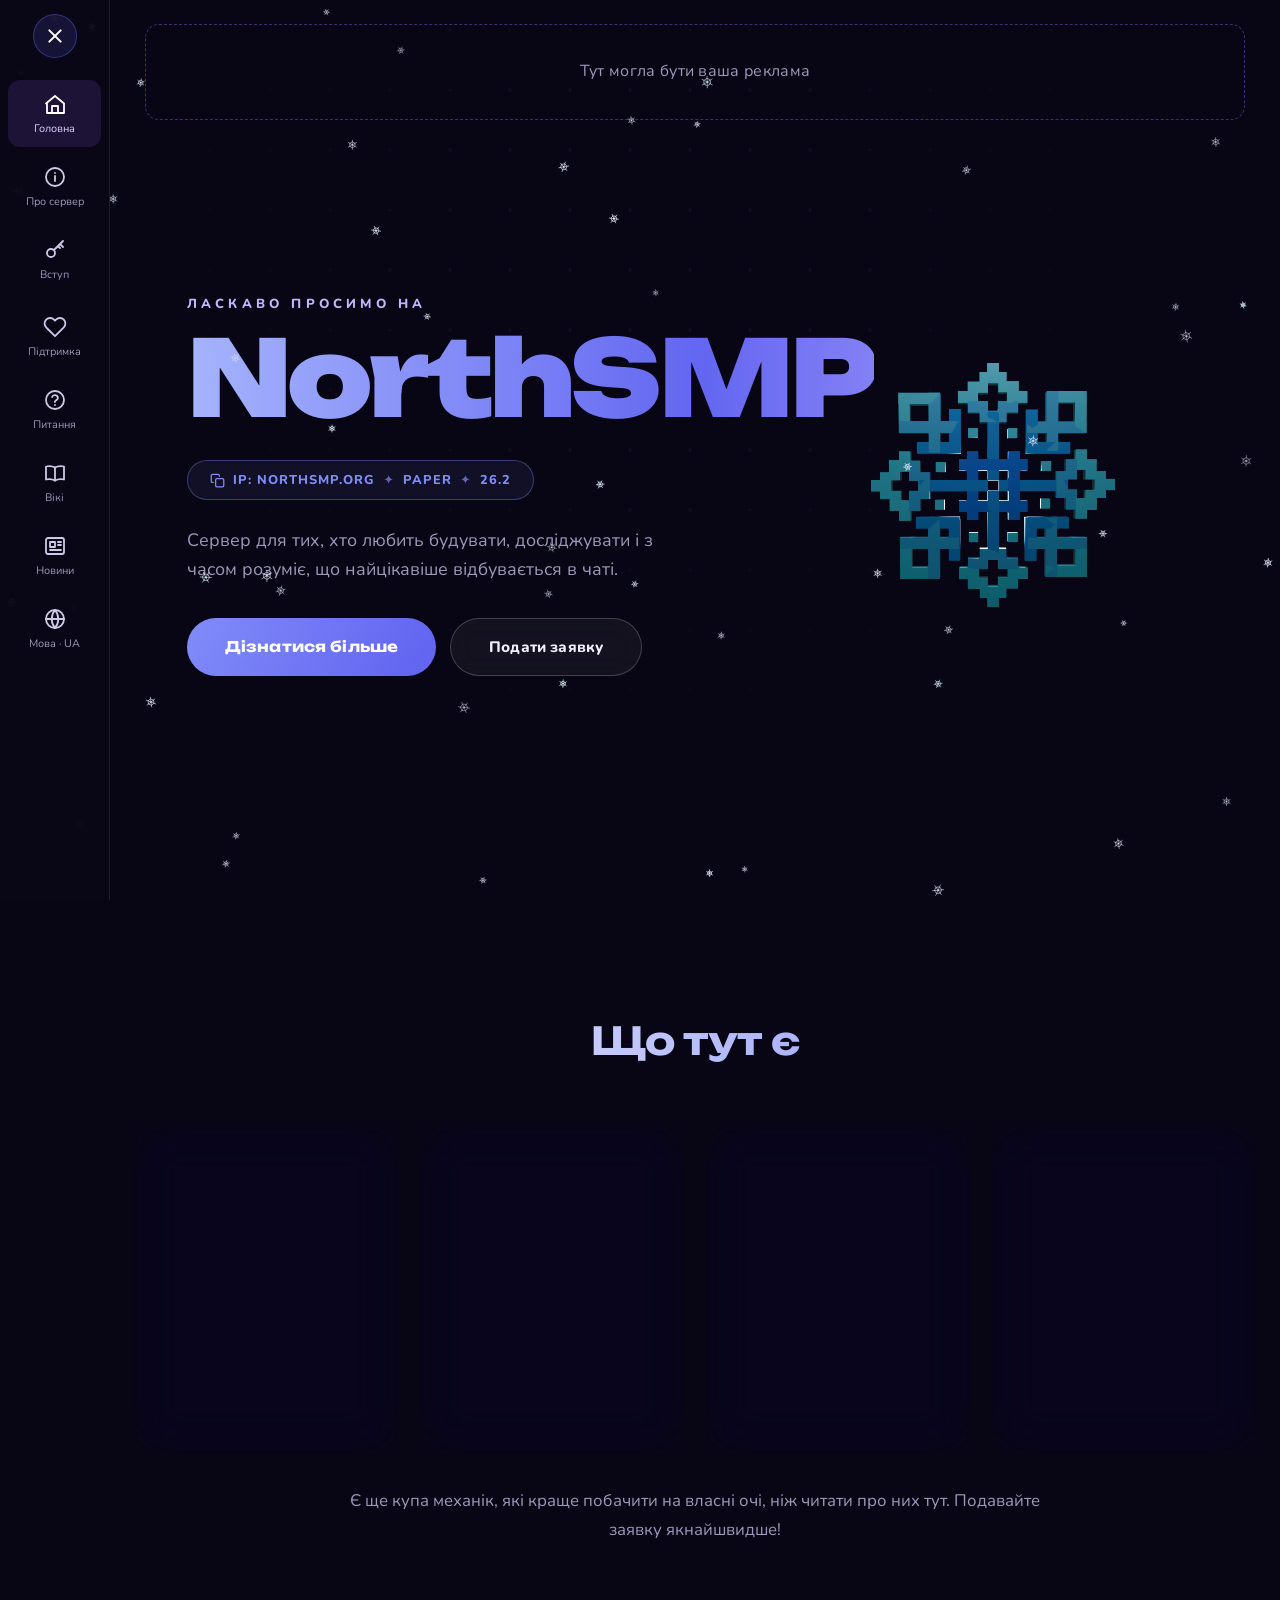
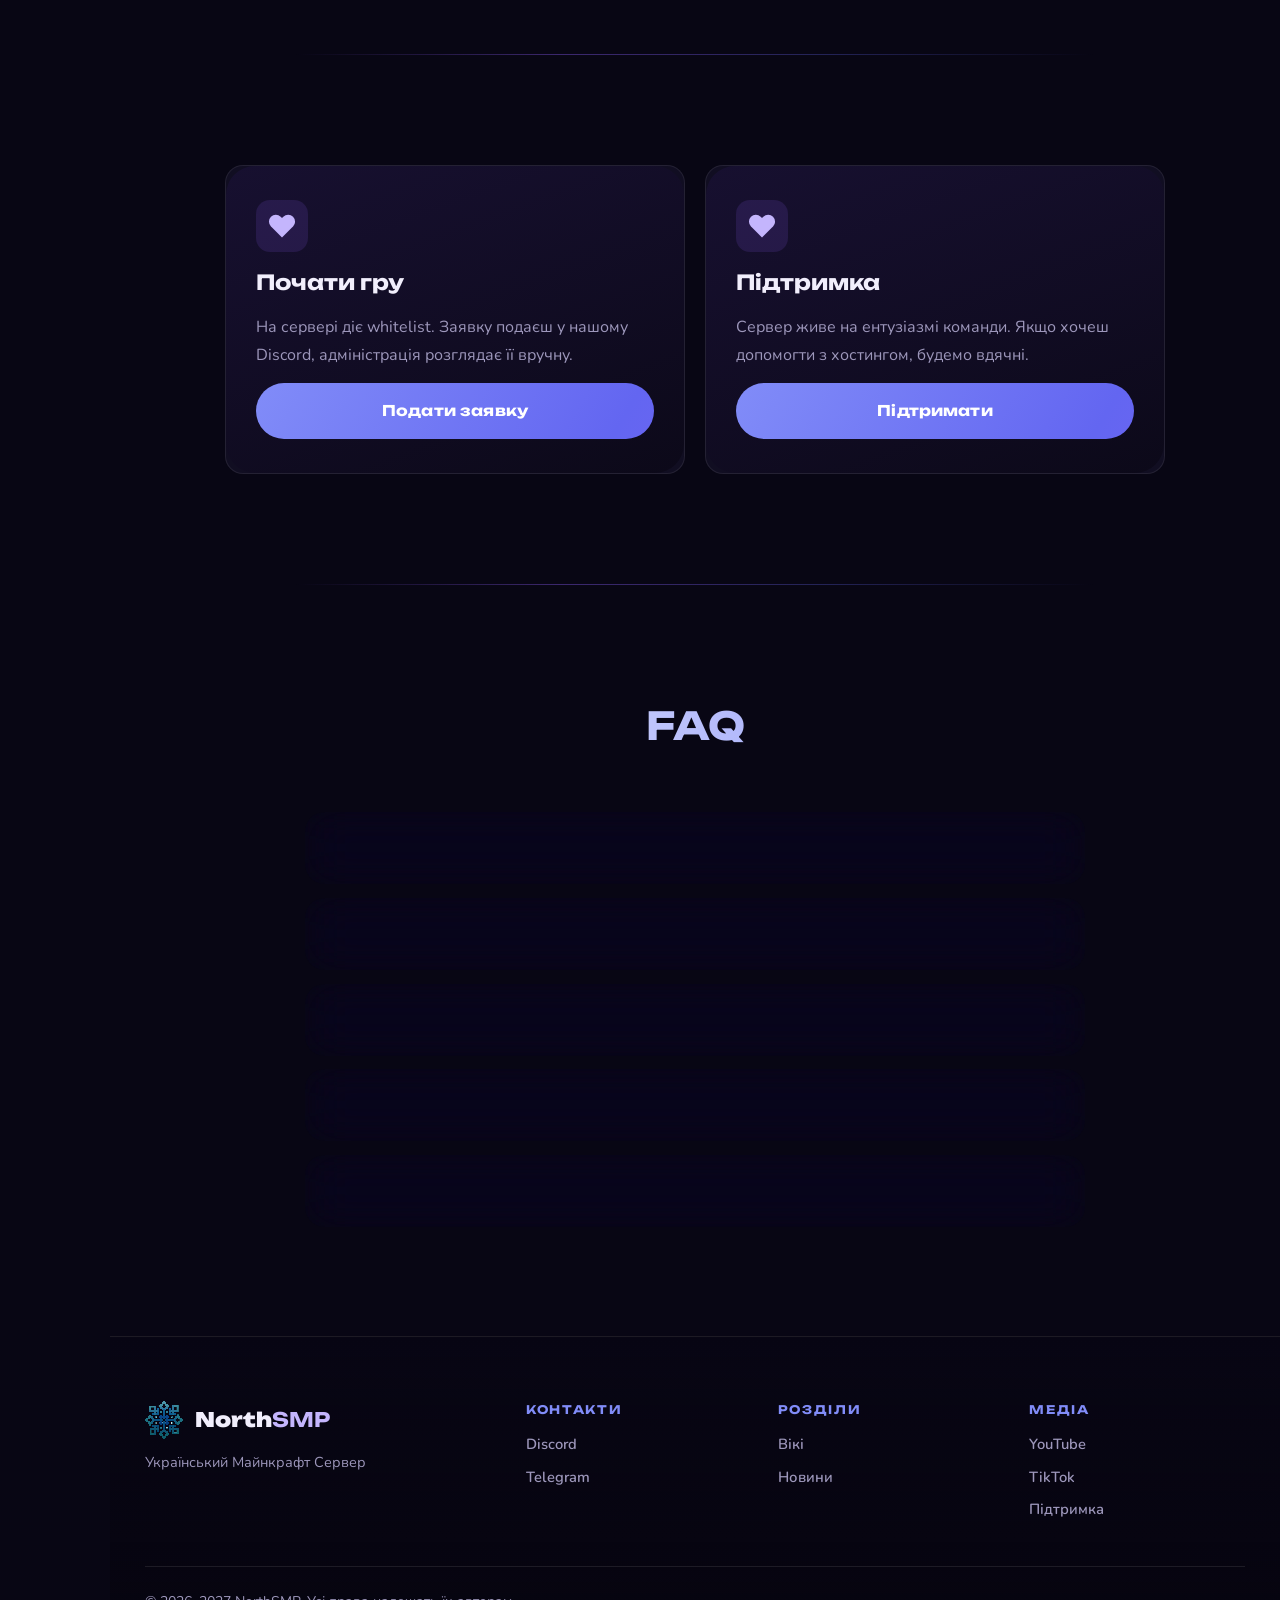
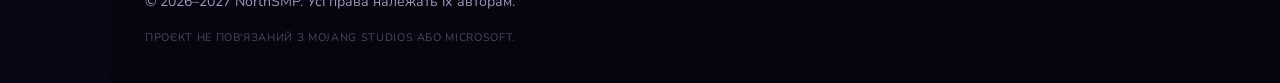
==== commit 1d4bbed9: "Add files via upload" ====
--- a/index.html
+++ b/index.html
@@ -94,7 +94,7 @@
       <a href="https://t.me/NorthSMP_UA" target="_blank" rel="noopener noreferrer">Telegram</a>
 </div>
     <div class="foot-col"><h4 data-i18n="foot.c2"></h4>
-      <a href="wiki.html" data-keep-lang="wiki.html" data-i18n="nav.wiki"></a><a href="gazeta.html" data-keep-lang="gazeta.html" data-i18n="nav.gazeta"></a></div>
+      <a href="wiki" data-keep-lang="wiki" data-i18n="nav.wiki"></a><a href="gazeta" data-keep-lang="gazeta" data-i18n="nav.gazeta"></a></div>
     <div class="foot-col"><h4 data-i18n="foot.c3"></h4>
       <a href="https://www.youtube.com/@NorthSMP_UA" target="_blank" rel="noopener noreferrer">YouTube</a>
       <a href="https://www.tiktok.com/@northsmp_ua" target="_blank" rel="noopener noreferrer">TikTok</a>
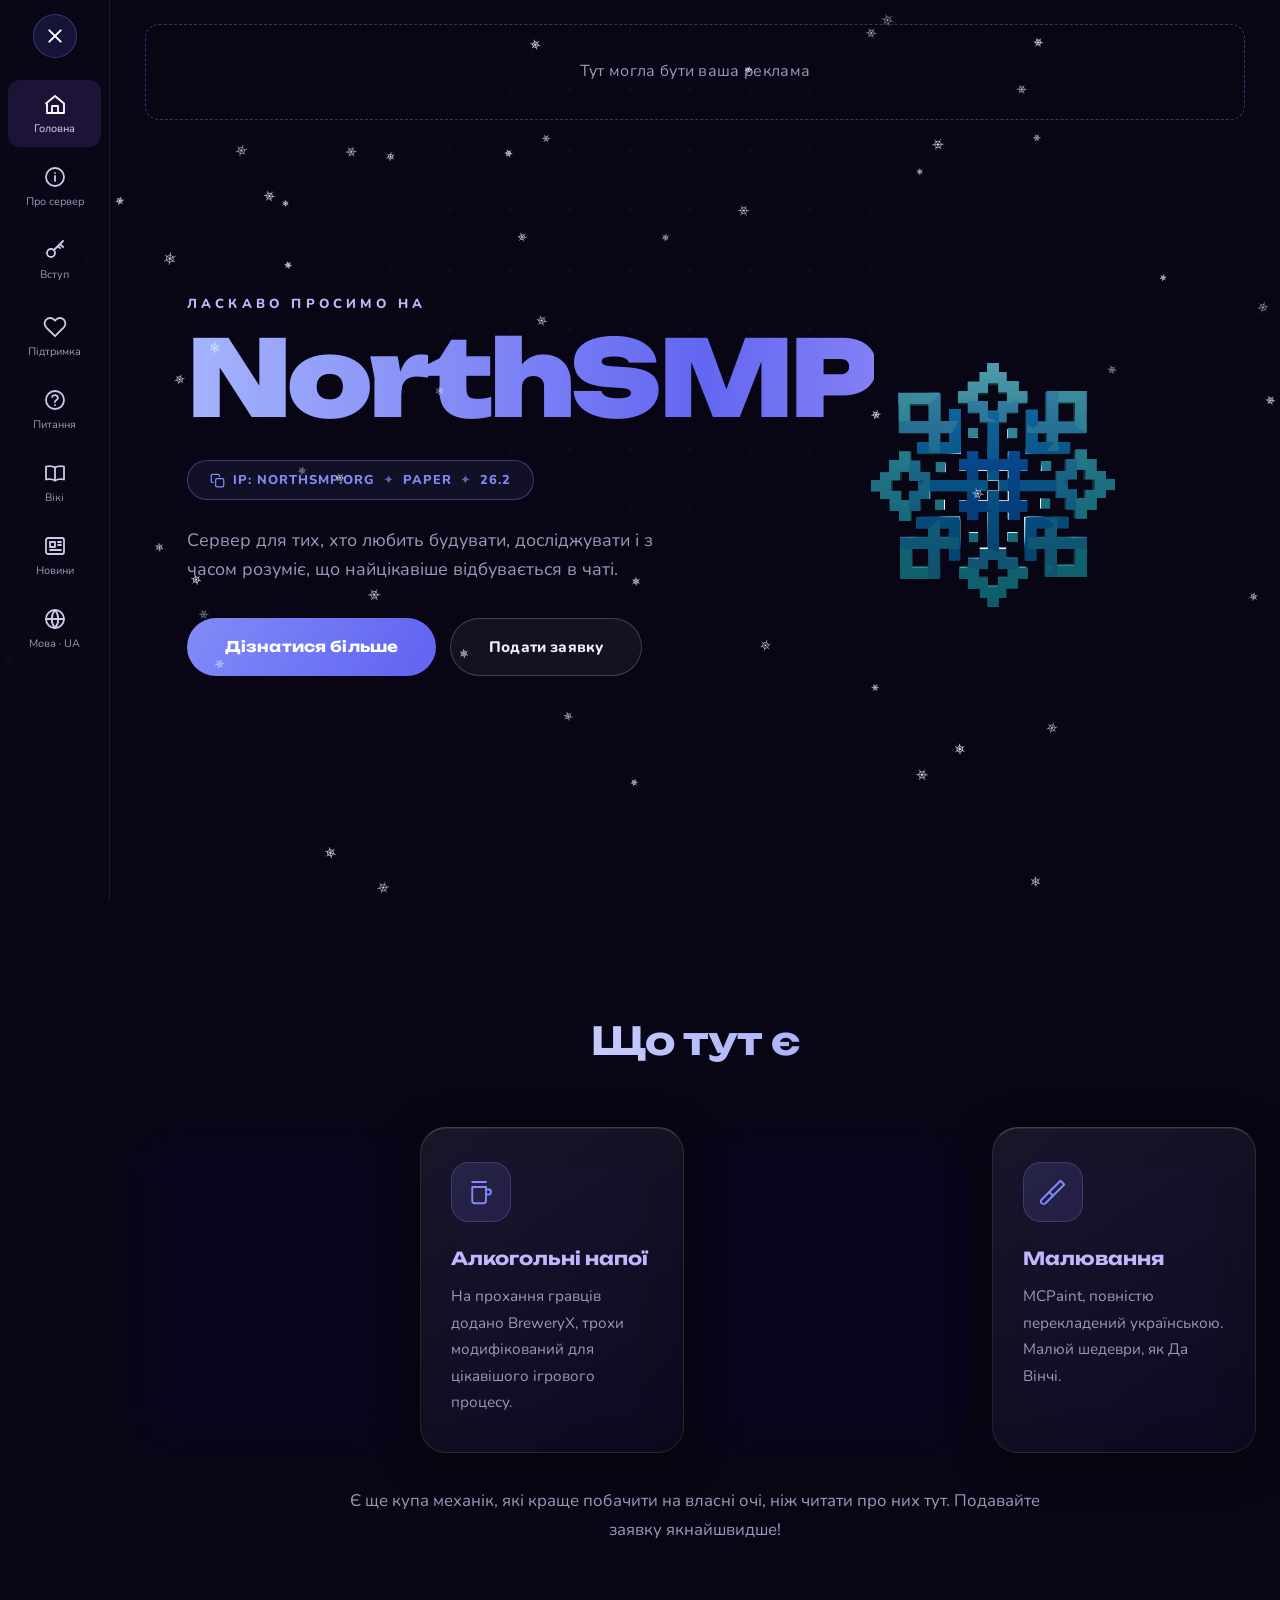
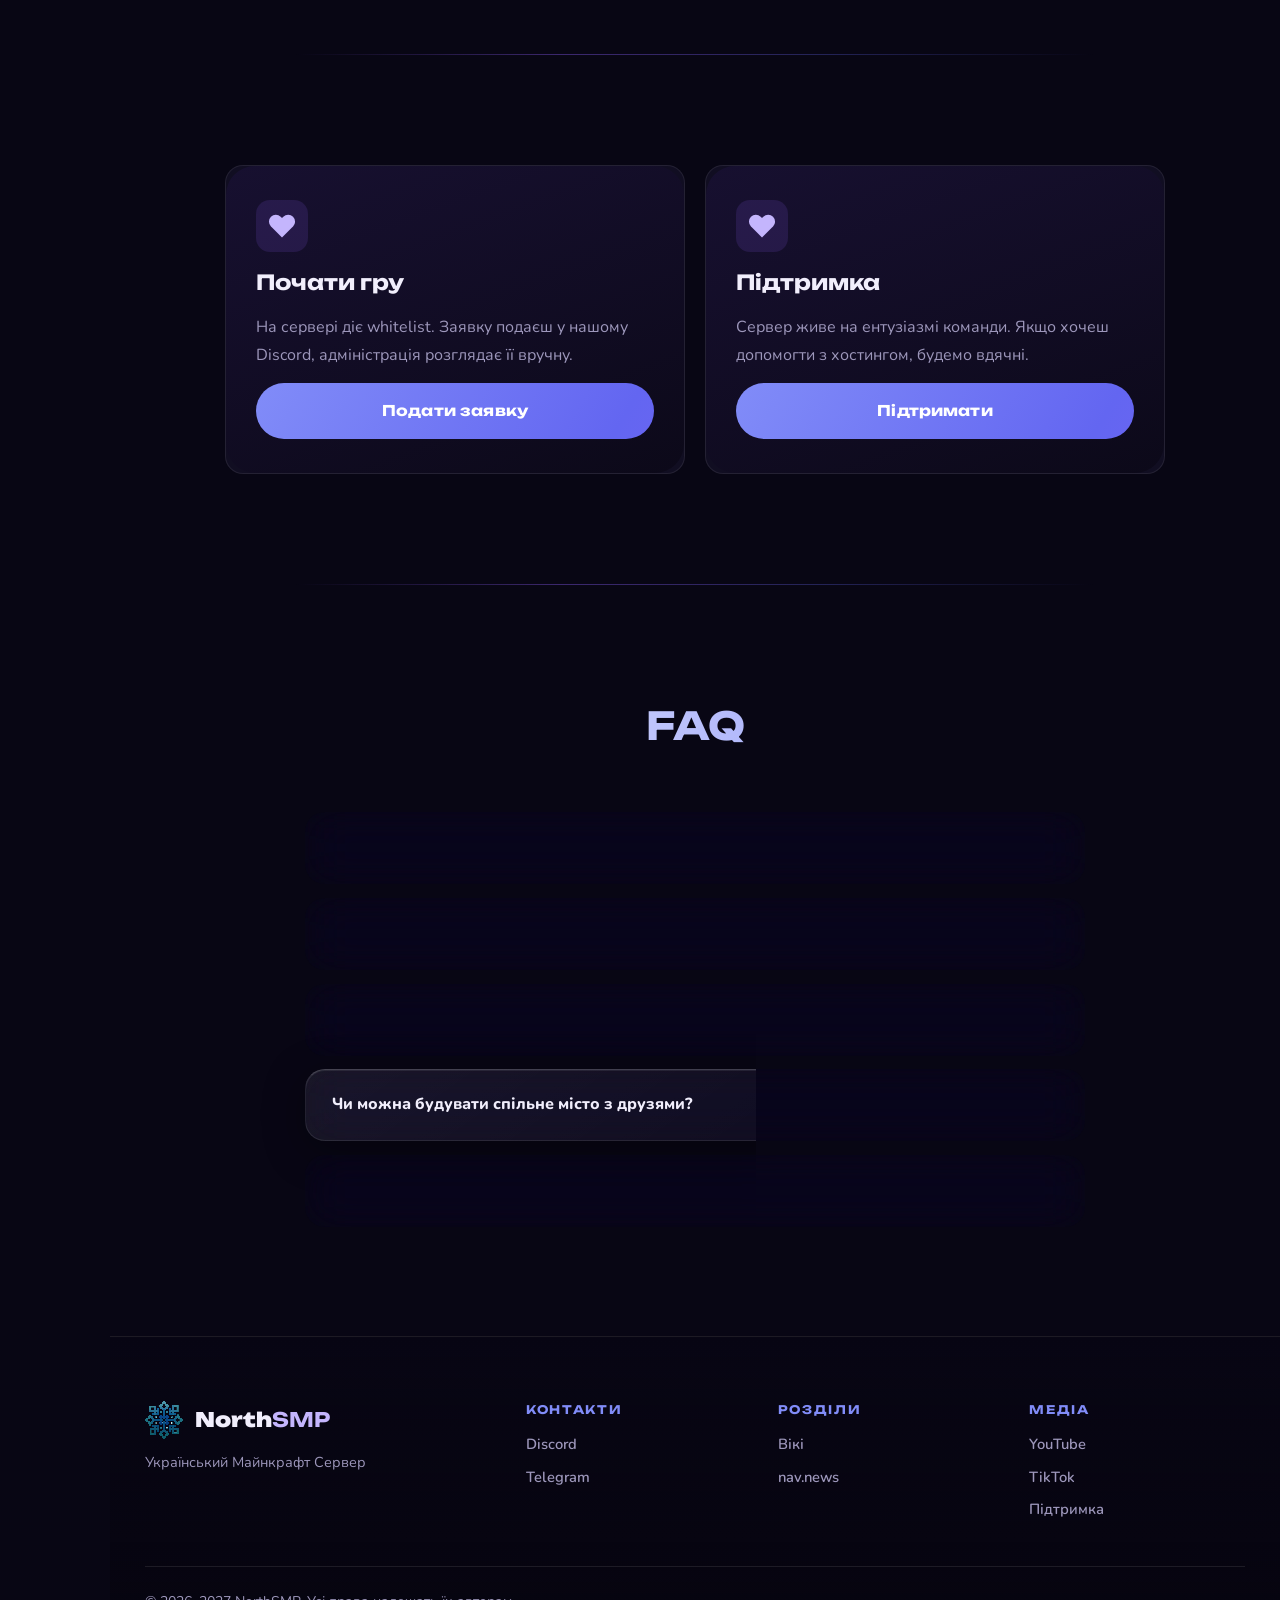
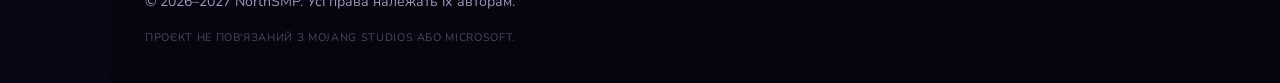
==== commit 24ccaf99: "Update footer links in index.html" ====
--- a/index.html
+++ b/index.html
@@ -94,7 +94,7 @@
       <a href="https://t.me/NorthSMP_UA" target="_blank" rel="noopener noreferrer">Telegram</a>
 </div>
     <div class="foot-col"><h4 data-i18n="foot.c2"></h4>
-      <a href="wiki" data-keep-lang="wiki" data-i18n="nav.wiki"></a><a href="gazeta" data-keep-lang="gazeta" data-i18n="nav.gazeta"></a></div>
+      <a href="wiki" data-keep-lang="wiki" data-i18n="nav.wiki"></a><a href="news" data-keep-lang="news" data-i18n="nav.news"></a></div>
     <div class="foot-col"><h4 data-i18n="foot.c3"></h4>
       <a href="https://www.youtube.com/@NorthSMP_UA" target="_blank" rel="noopener noreferrer">YouTube</a>
       <a href="https://www.tiktok.com/@northsmp_ua" target="_blank" rel="noopener noreferrer">TikTok</a>
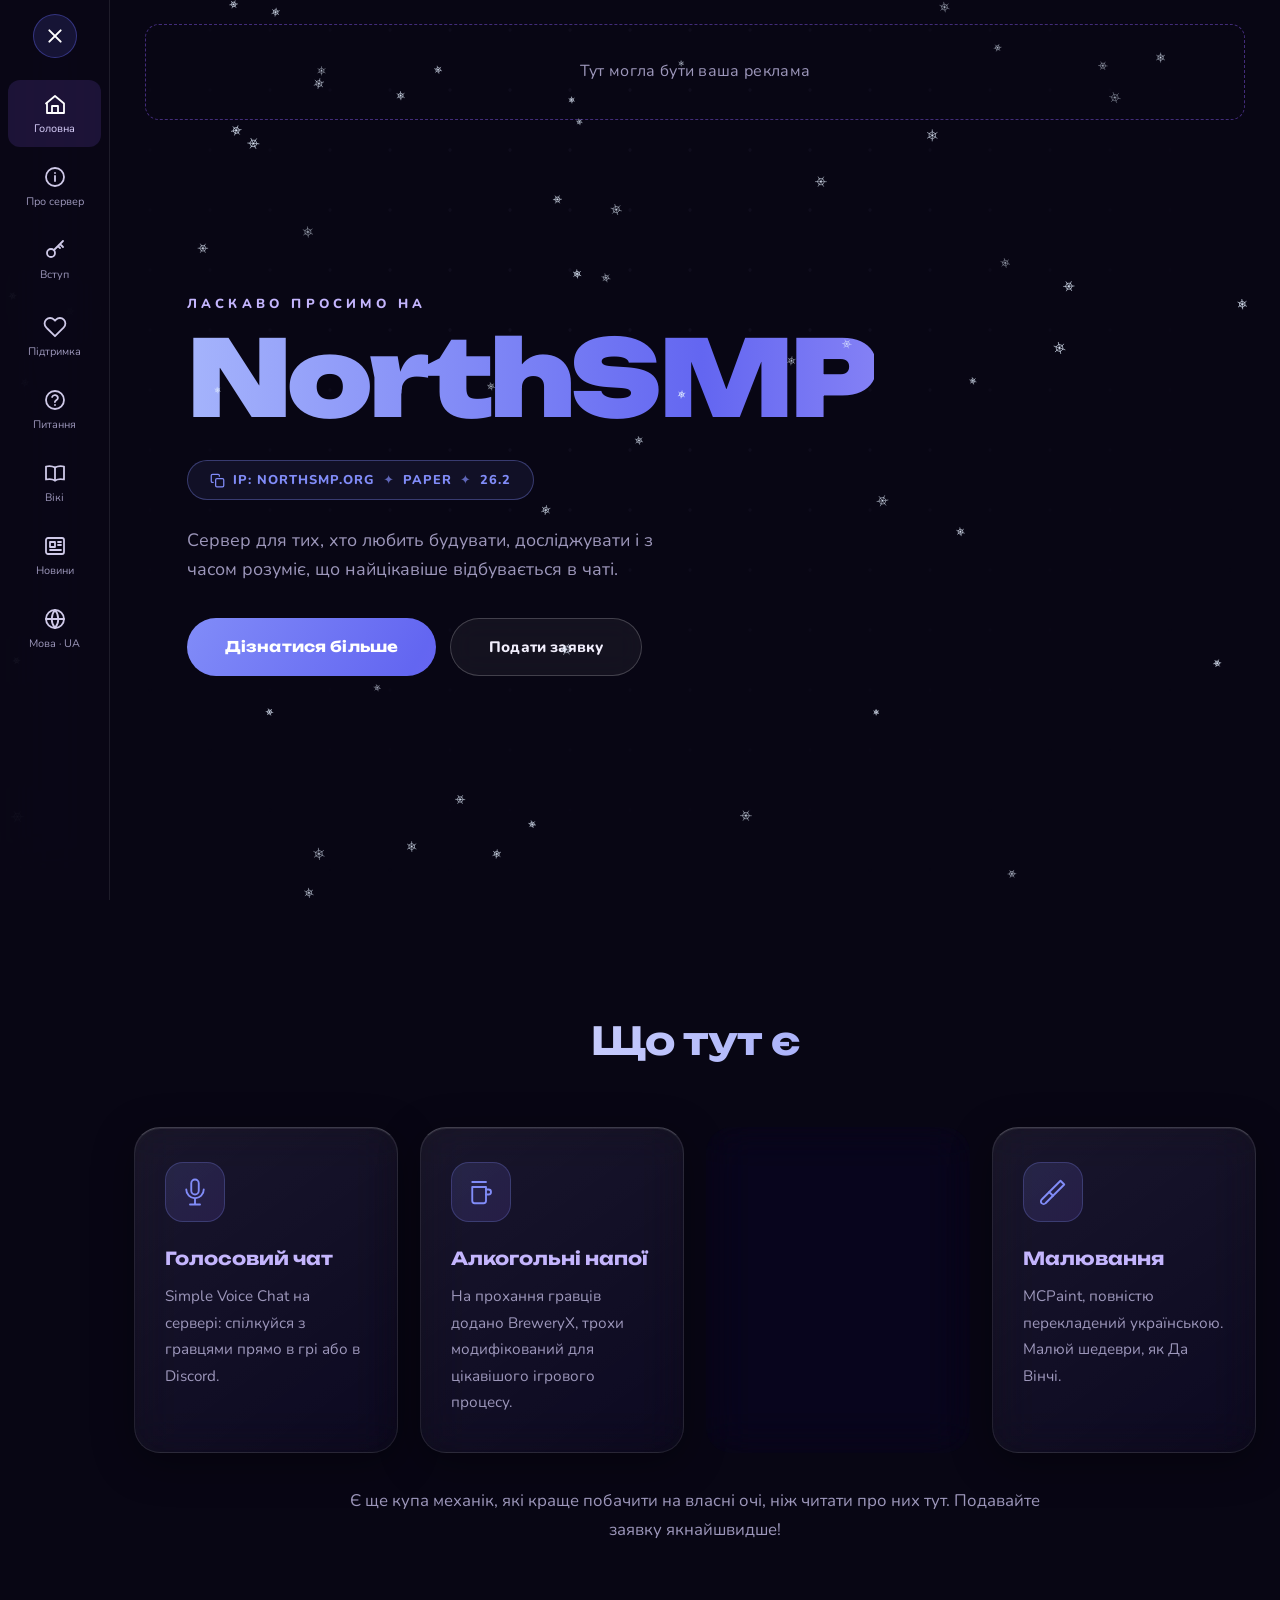
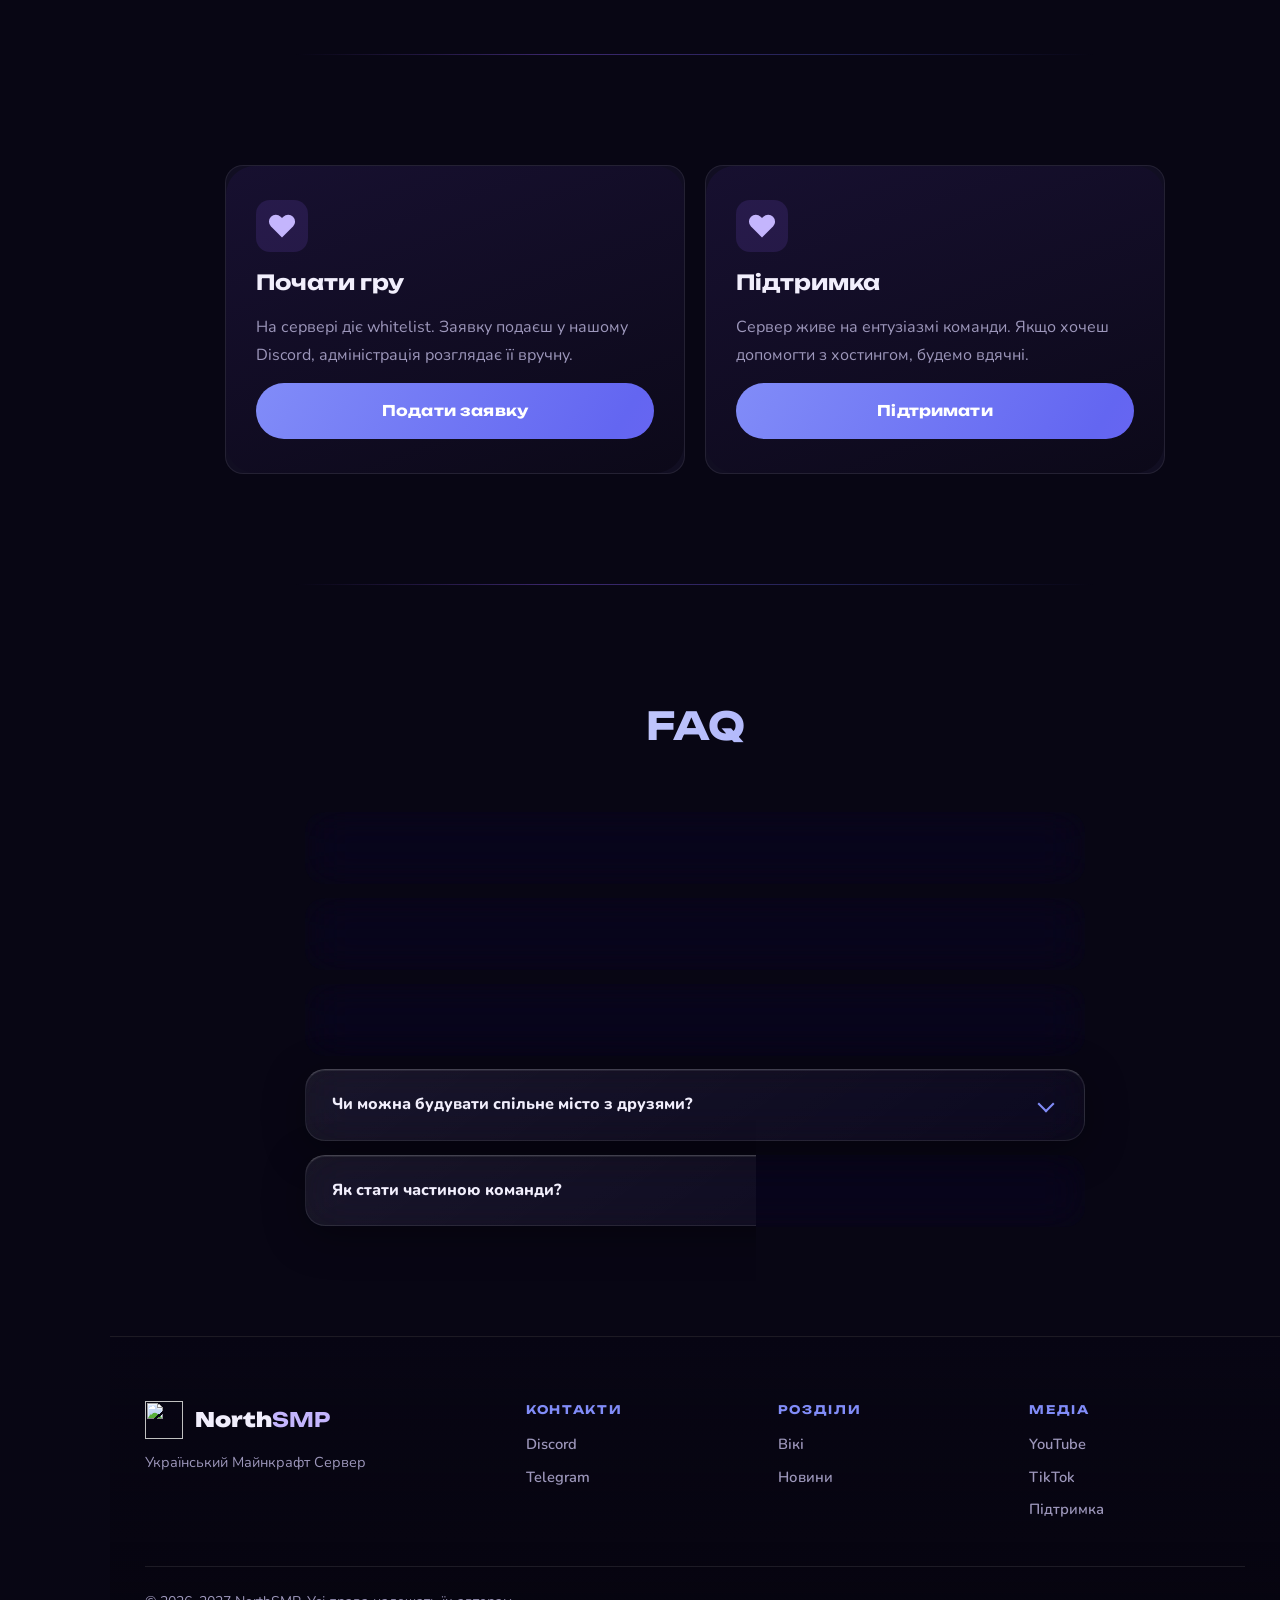
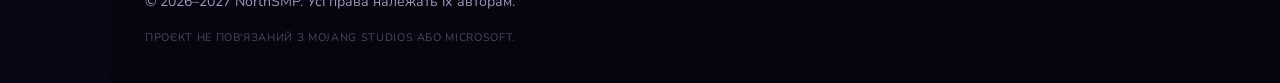
==== commit fe70254a: "Replace logo.png with icon.png in footer" ====
--- a/index.html
+++ b/index.html
@@ -6,7 +6,7 @@
 <title>NorthSMP - український Minecraft сервер</title>
 <meta name="description" content="NorthSMP - український Minecraft-сервер на Paper 26.2, де кожна смерть стає все цікавішою.">
 <meta name="theme-color" content="#0a0816">
-<link rel="icon" href="logo.png" type="image/png">
+<link rel="icon" href="icon.png" type="image/png"><link rel="shortcut icon" href="favicon.ico"><link rel="apple-touch-icon" href="icon.png">
 <link rel="preconnect" href="https://fonts.googleapis.com">
 <link rel="preconnect" href="https://fonts.gstatic.com" crossorigin>
 <link href="https://fonts.googleapis.com/css2?family=Nunito:wght@400;600;700;800&family=Unbounded:wght@500;700;900&display=swap" rel="stylesheet">
@@ -86,7 +86,7 @@
 <footer class="footer">
   <div class="foot-grid">
     <div class="foot-brand">
-      <button type="button" class="foot-logo secret-logo" id="footerLogo" aria-label="NorthSMP"><img src="logo.png" alt=""><span>North<b>SMP</b></span></button>
+      <button type="button" class="foot-logo secret-logo" id="footerLogo" aria-label="NorthSMP"><img src="icon.png" alt=""><span>North<b>SMP</b></span></button>
       <p data-i18n="brand.sub"></p>
     </div>
     <div class="foot-col"><h4 data-i18n="foot.c1"></h4>
--- a/style.css
+++ b/style.css
@@ -342,3 +342,7 @@
 .wb-note{color:#d0c6eb;text-align:center;margin:0}
 
 .recipe img{display:block;width:100%;height:auto;border-radius:10px;margin-bottom:12px;image-rendering:pixelated;background:#4f4f4f}
+
+/* Іконка та сніговичок: пропорції зберігаються, нічого не розтягується */
+.foot-logo img{object-fit:contain}
+.hero-art img{width:auto;height:100%;max-width:100%;object-fit:contain}
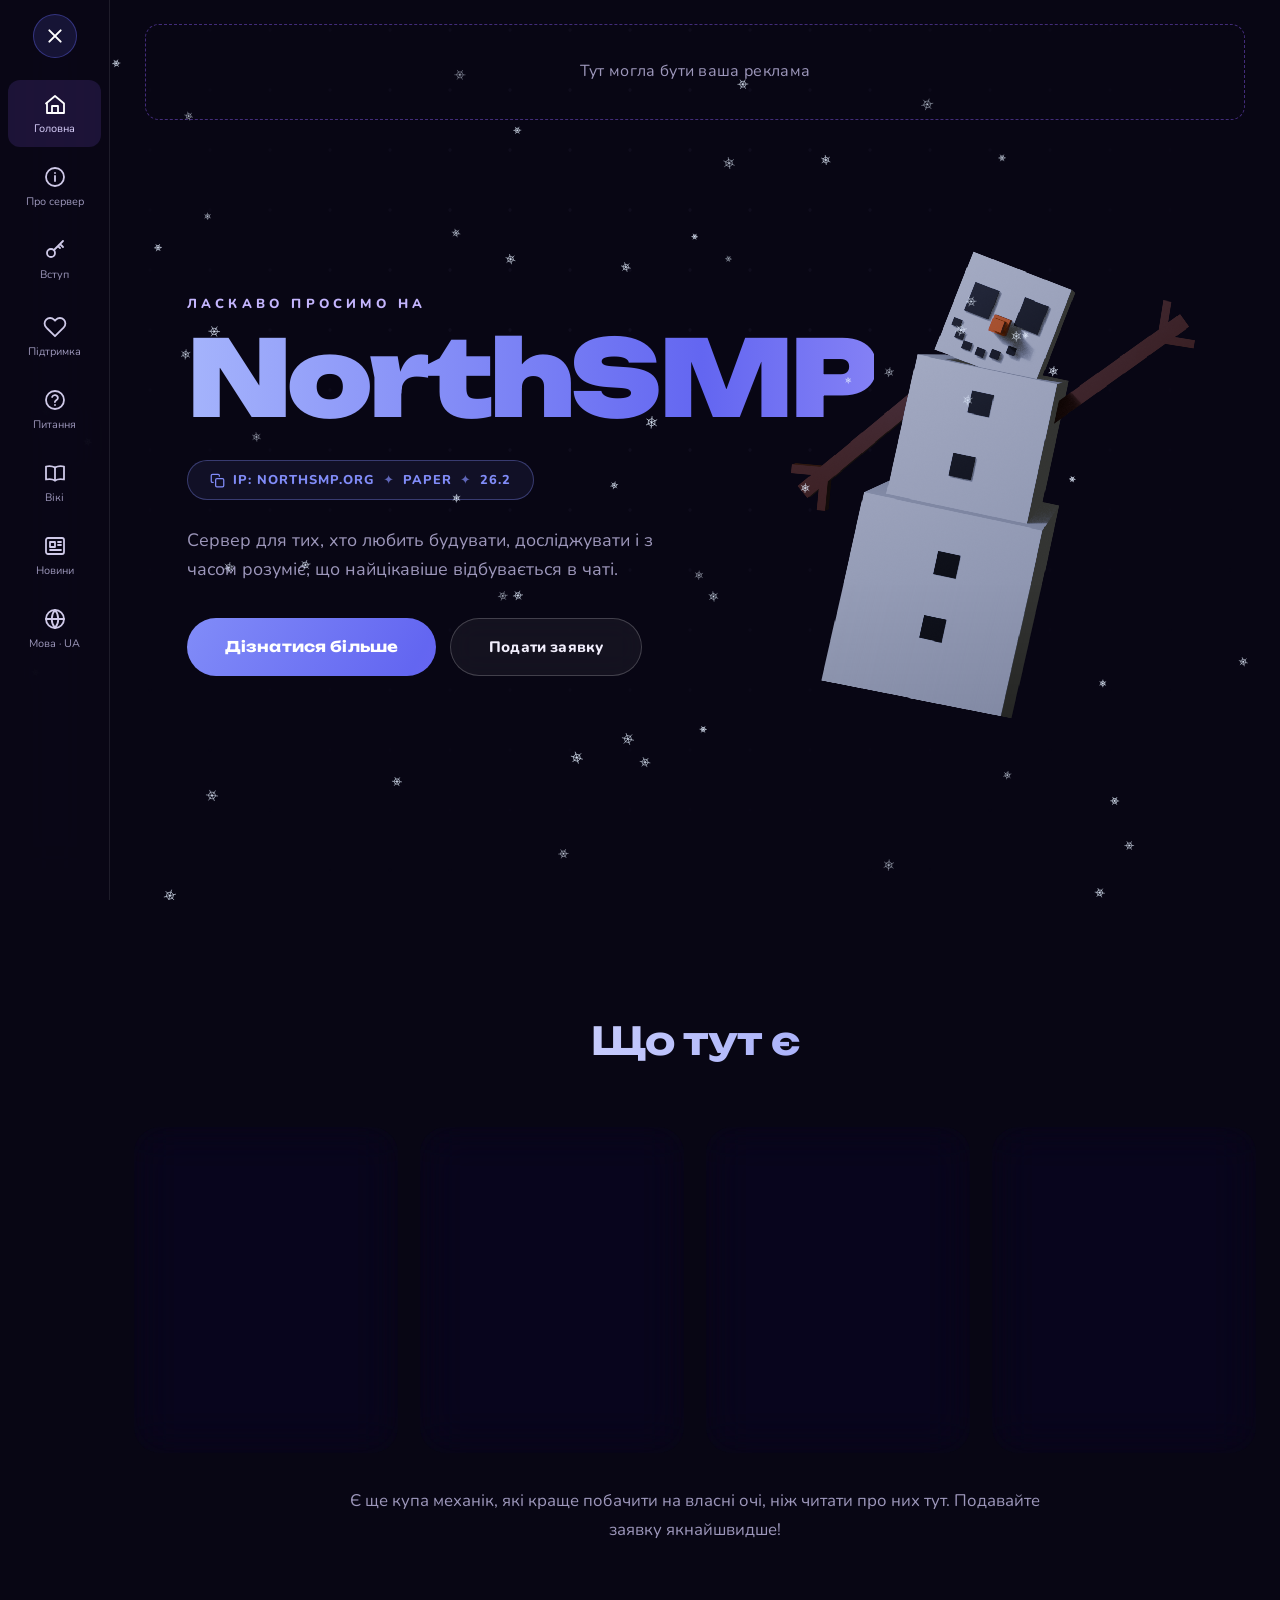
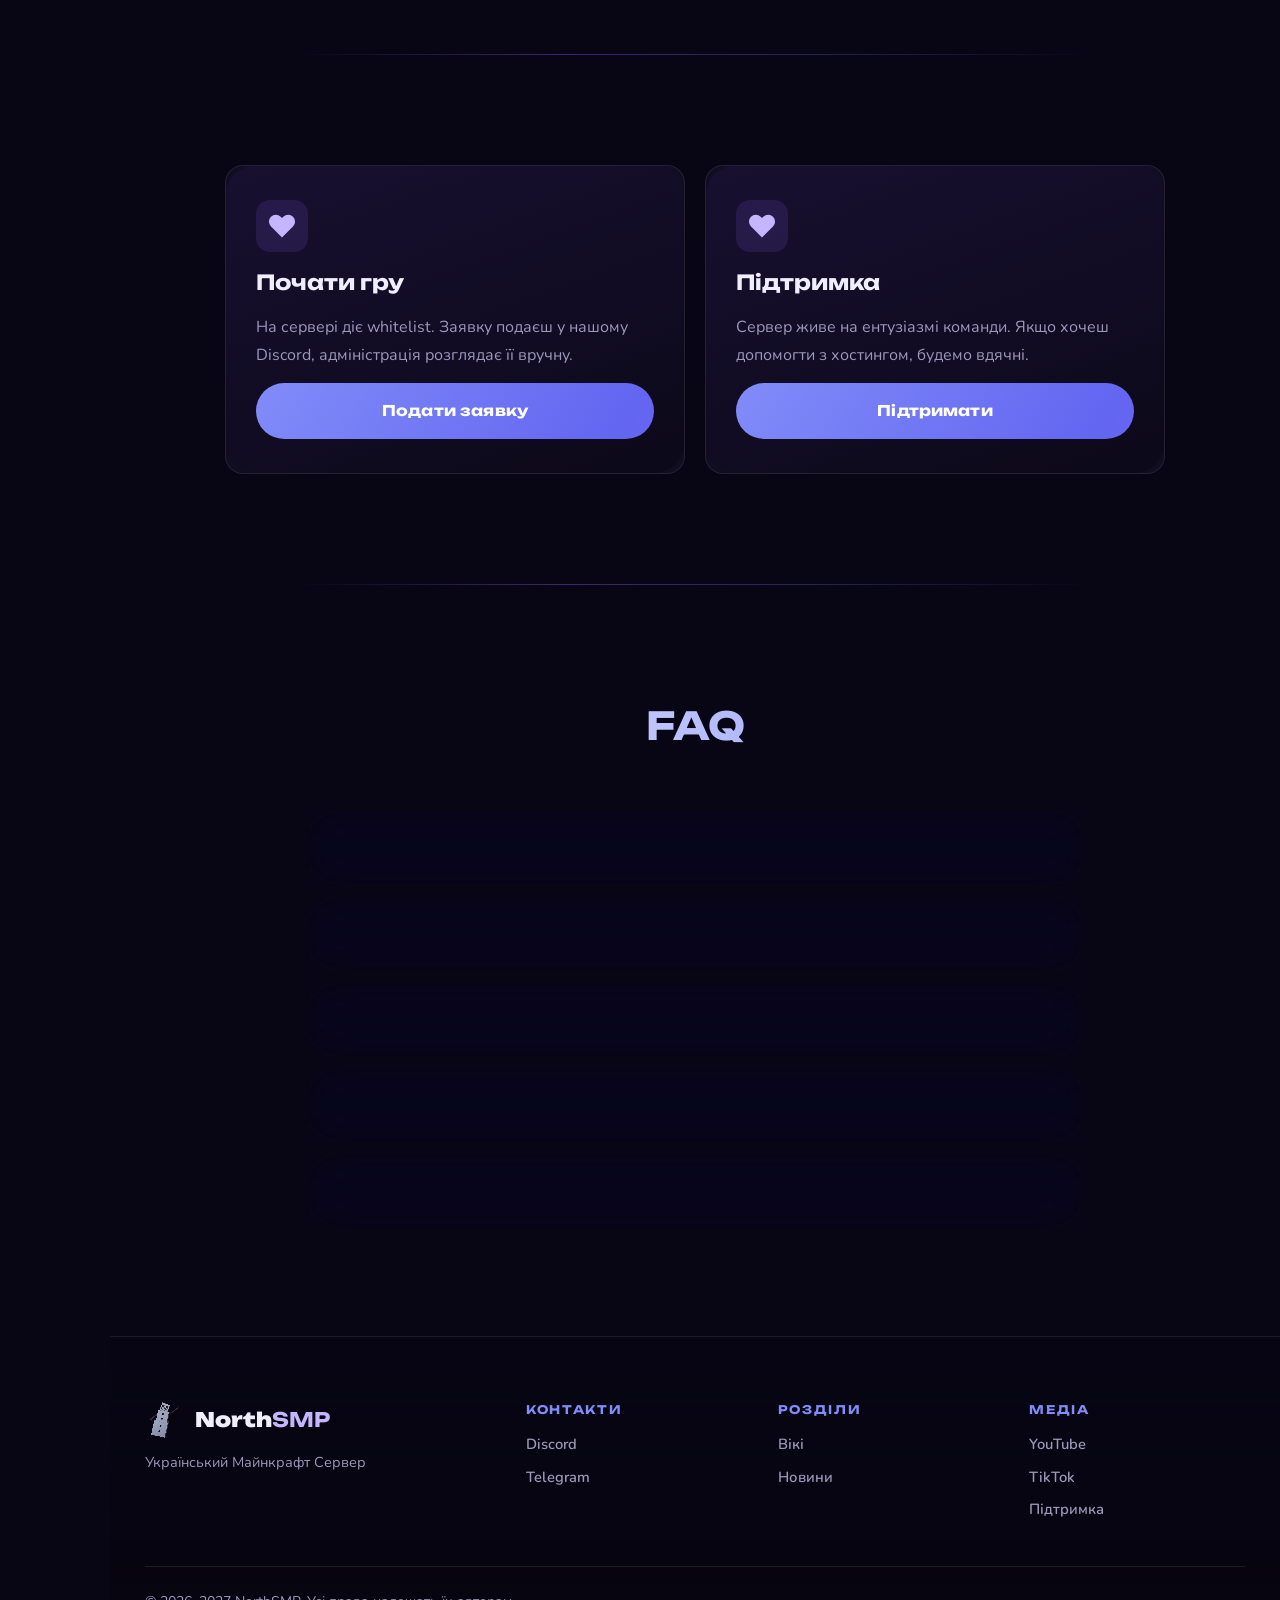
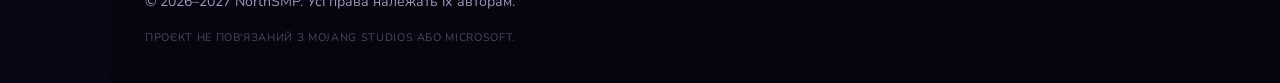
==== commit cd4d308d: "Update meta description for index.html" ====
--- a/index.html
+++ b/index.html
@@ -4,7 +4,7 @@
 <meta charset="UTF-8">
 <meta name="viewport" content="width=device-width, initial-scale=1.0">
 <title>NorthSMP - український Minecraft сервер</title>
-<meta name="description" content="NorthSMP - український Minecraft-сервер на Paper 26.2, де кожна смерть стає все цікавішою.">
+<meta name="description" content="NorthSMP - український Minecraft-сервер на Paper 26.2.">
 <meta name="theme-color" content="#0a0816">
 <link rel="icon" href="icon.png" type="image/png"><link rel="shortcut icon" href="favicon.ico"><link rel="apple-touch-icon" href="icon.png">
 <link rel="preconnect" href="https://fonts.googleapis.com">
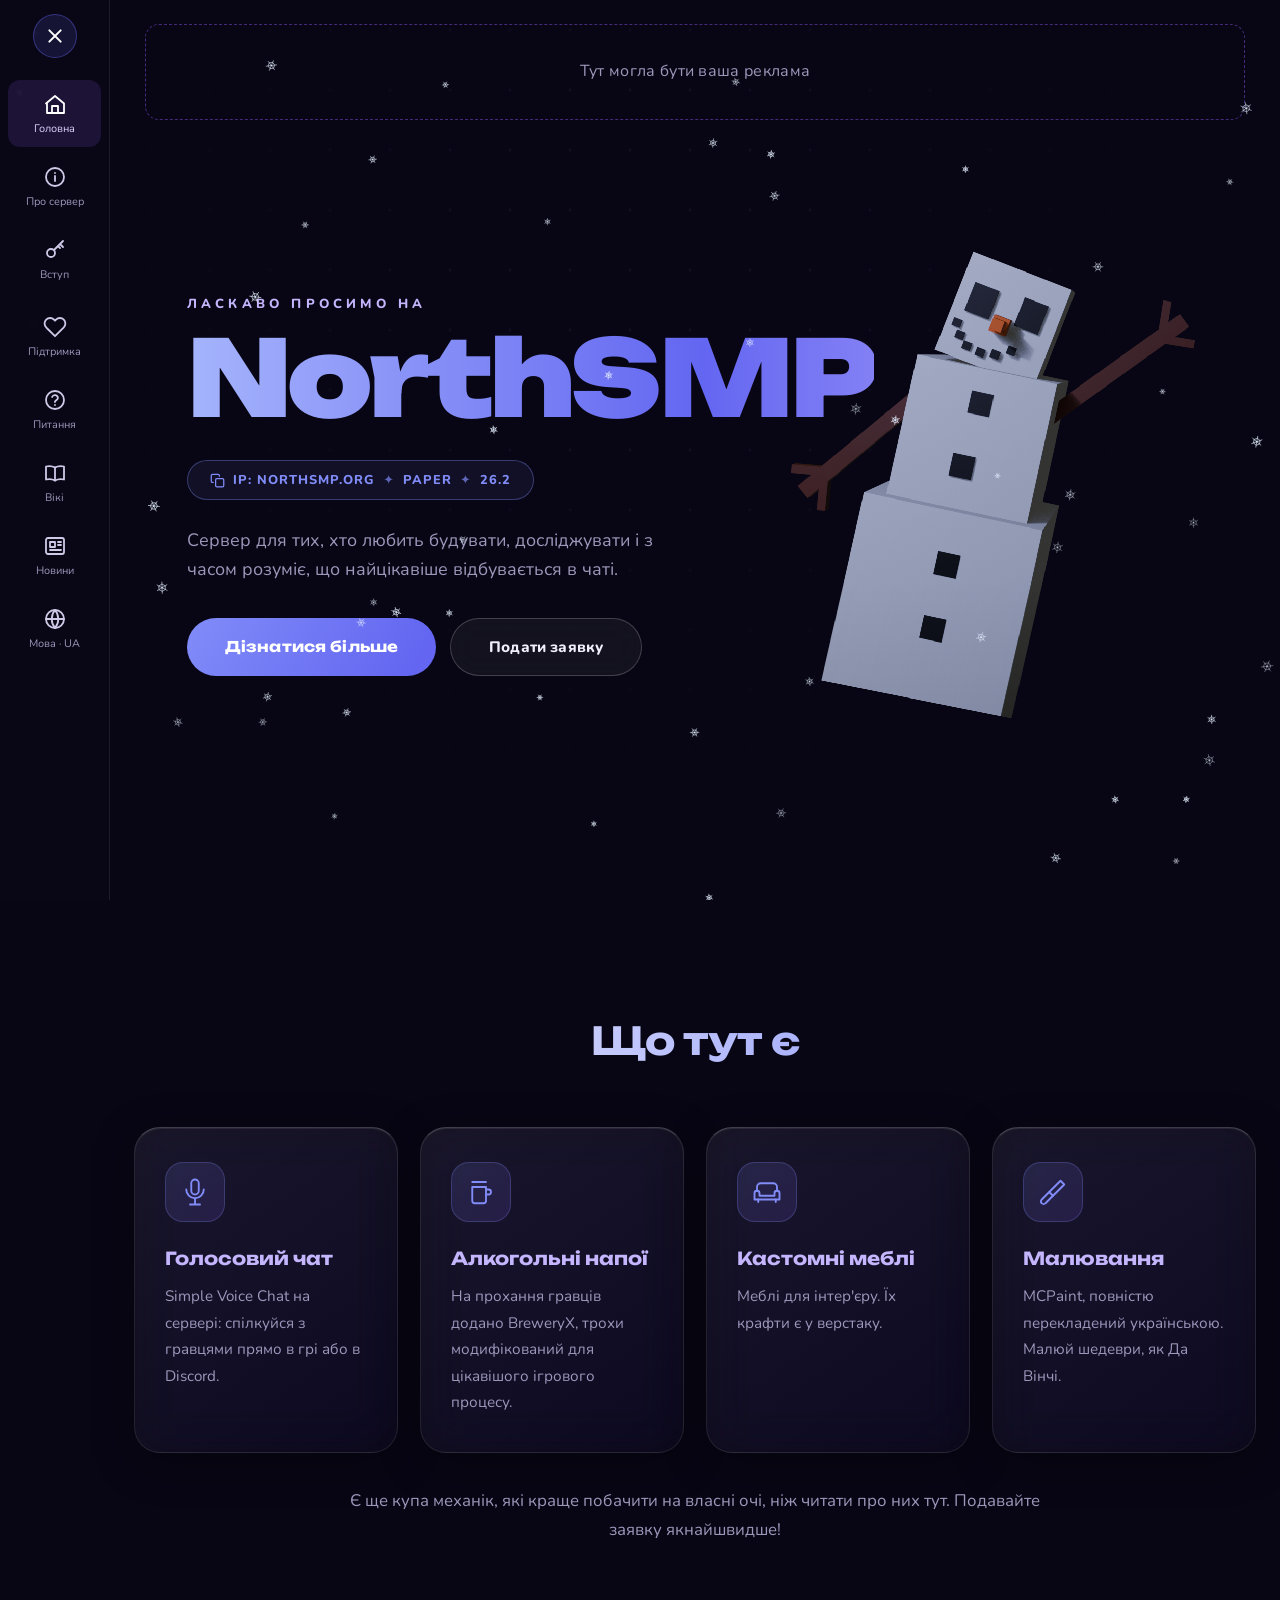
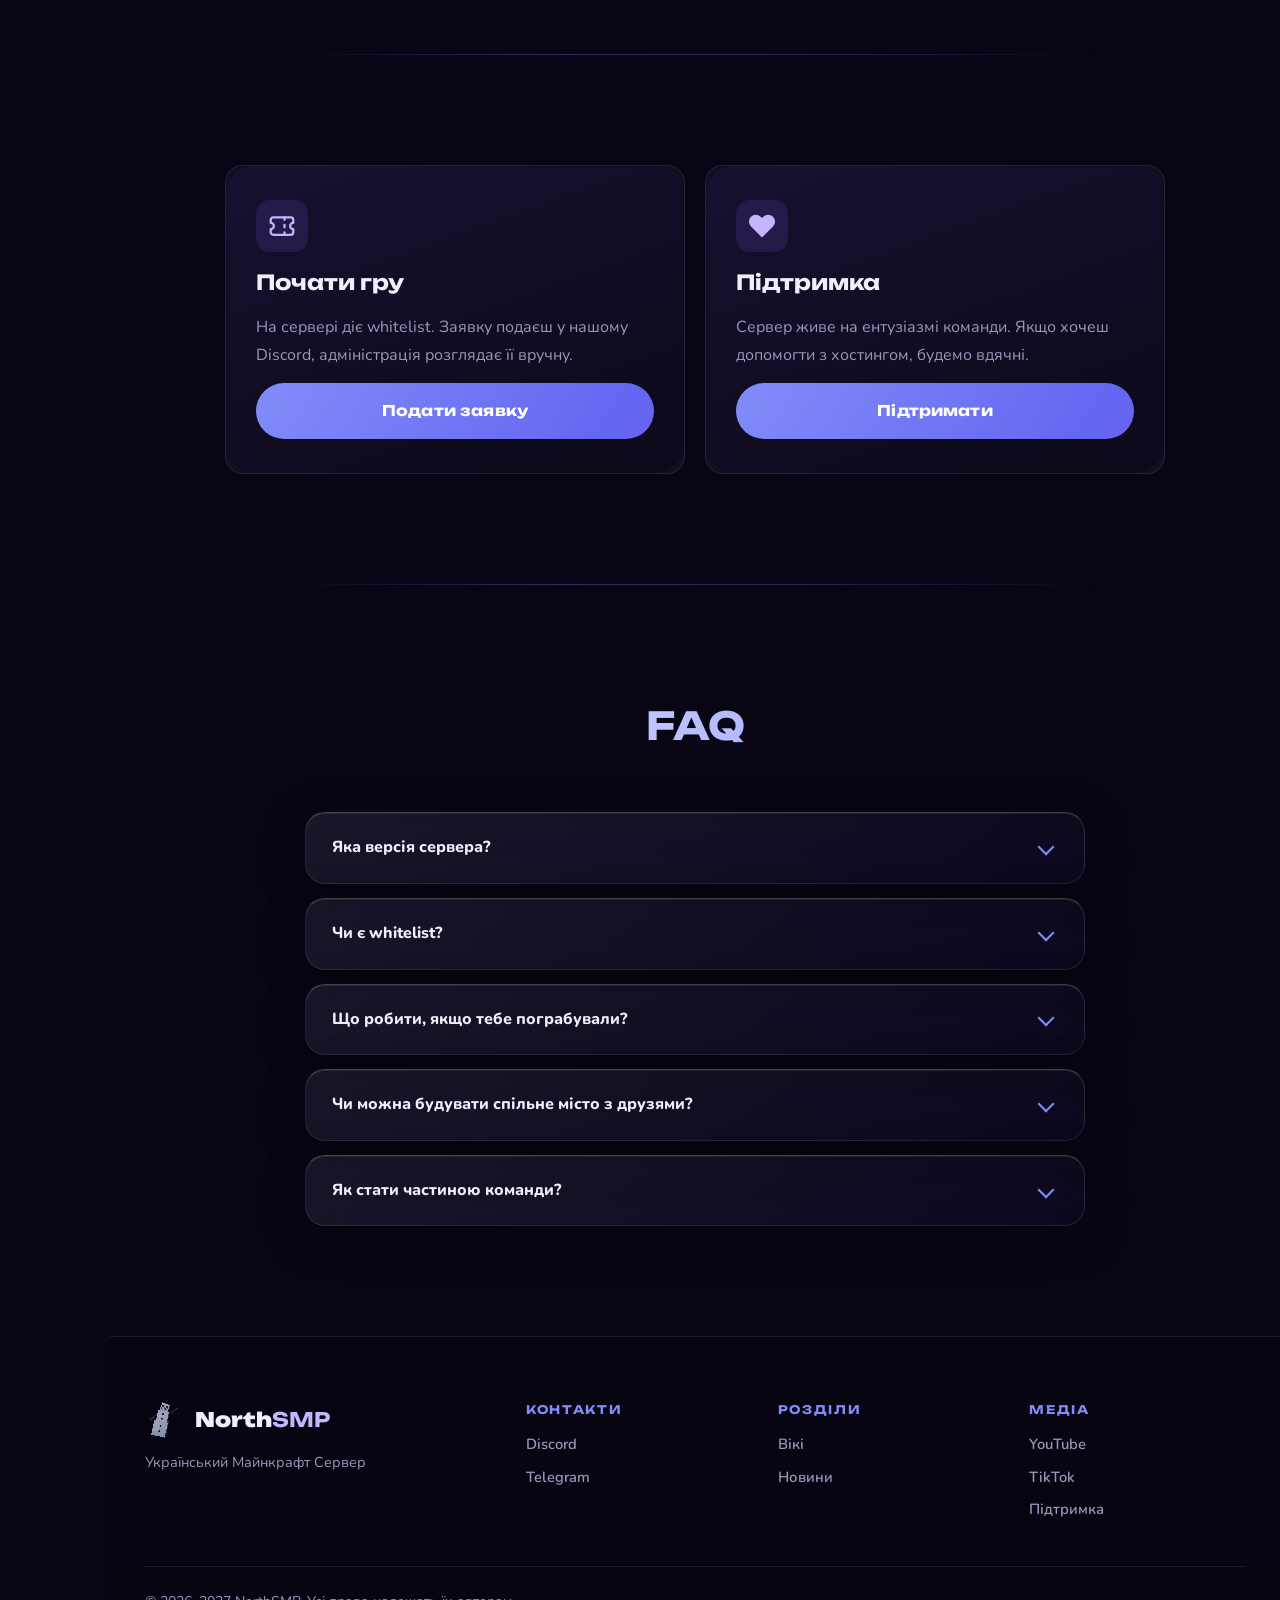
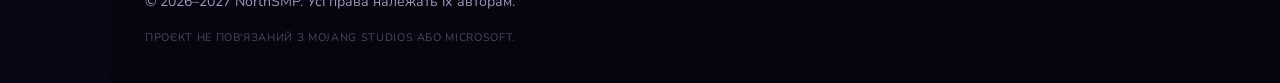
==== commit 8638899a: "Update promo icon in join section Replaced heart icon SVG with a new icon SVG." ====
--- a/index.html
+++ b/index.html
@@ -61,7 +61,7 @@
   <div class="twin">
     <div class="promo hot reveal" id="join" style="--d:0">
       <div class="promo-in">
-        <div class="promo-ico heart"><svg viewBox="0 0 24 24" fill="currentColor"><path d="M20.840 4.610a5.500 5.500 0 0 0-7.780 0L12 5.670l-1.060-1.060a5.500 5.500 0 0 0-7.780 7.780l1.060 1.060L12 21.230l7.780-7.780 1.060-1.060a5.500 5.500 0 0 0 0-7.780z"/></svg></div>
+        <div class="promo-ico"><svg viewBox="0 0 24 24" fill="none" stroke="currentColor" stroke-width="1.8" stroke-linecap="round" stroke-linejoin="round"><path d="M3 7a2 2 0 0 1 2-2h14a2 2 0 0 1 2 2v2.500a2.500 2.500 0 0 0 0 5V17a2 2 0 0 1-2 2H5a2 2 0 0 1-2-2v-2.500a2.500 2.500 0 0 0 0-5z"/><path d="M14 5v2M14 11v2M14 17v2"/></svg></div>
         <h3 data-i18n="join.startT"></h3>
         <p data-i18n="join.startP"></p>
         <a class="btn" href="https://discord.com/invite/XdEPbvGeKm" target="_blank" rel="noopener noreferrer" data-i18n="join.startCta"></a>
@@ -106,7 +106,6 @@
   <p class="legal" data-i18n="foot.legal"></p>
 </footer>
 <div class="toast" id="toast" role="status" aria-live="polite"></div>
-<!-- Пасхалка: 5 натискань на логотип → два відео YouTube. Завантажуються лише після активації. -->
 <div id="easterEgg" class="easter-egg" hidden role="dialog" aria-modal="true" aria-label="Секретна пасхалка">
   <div class="easter-egg-head">
     <span>🎮 <span data-i18n="egg.title">Секретний режим</span></span>
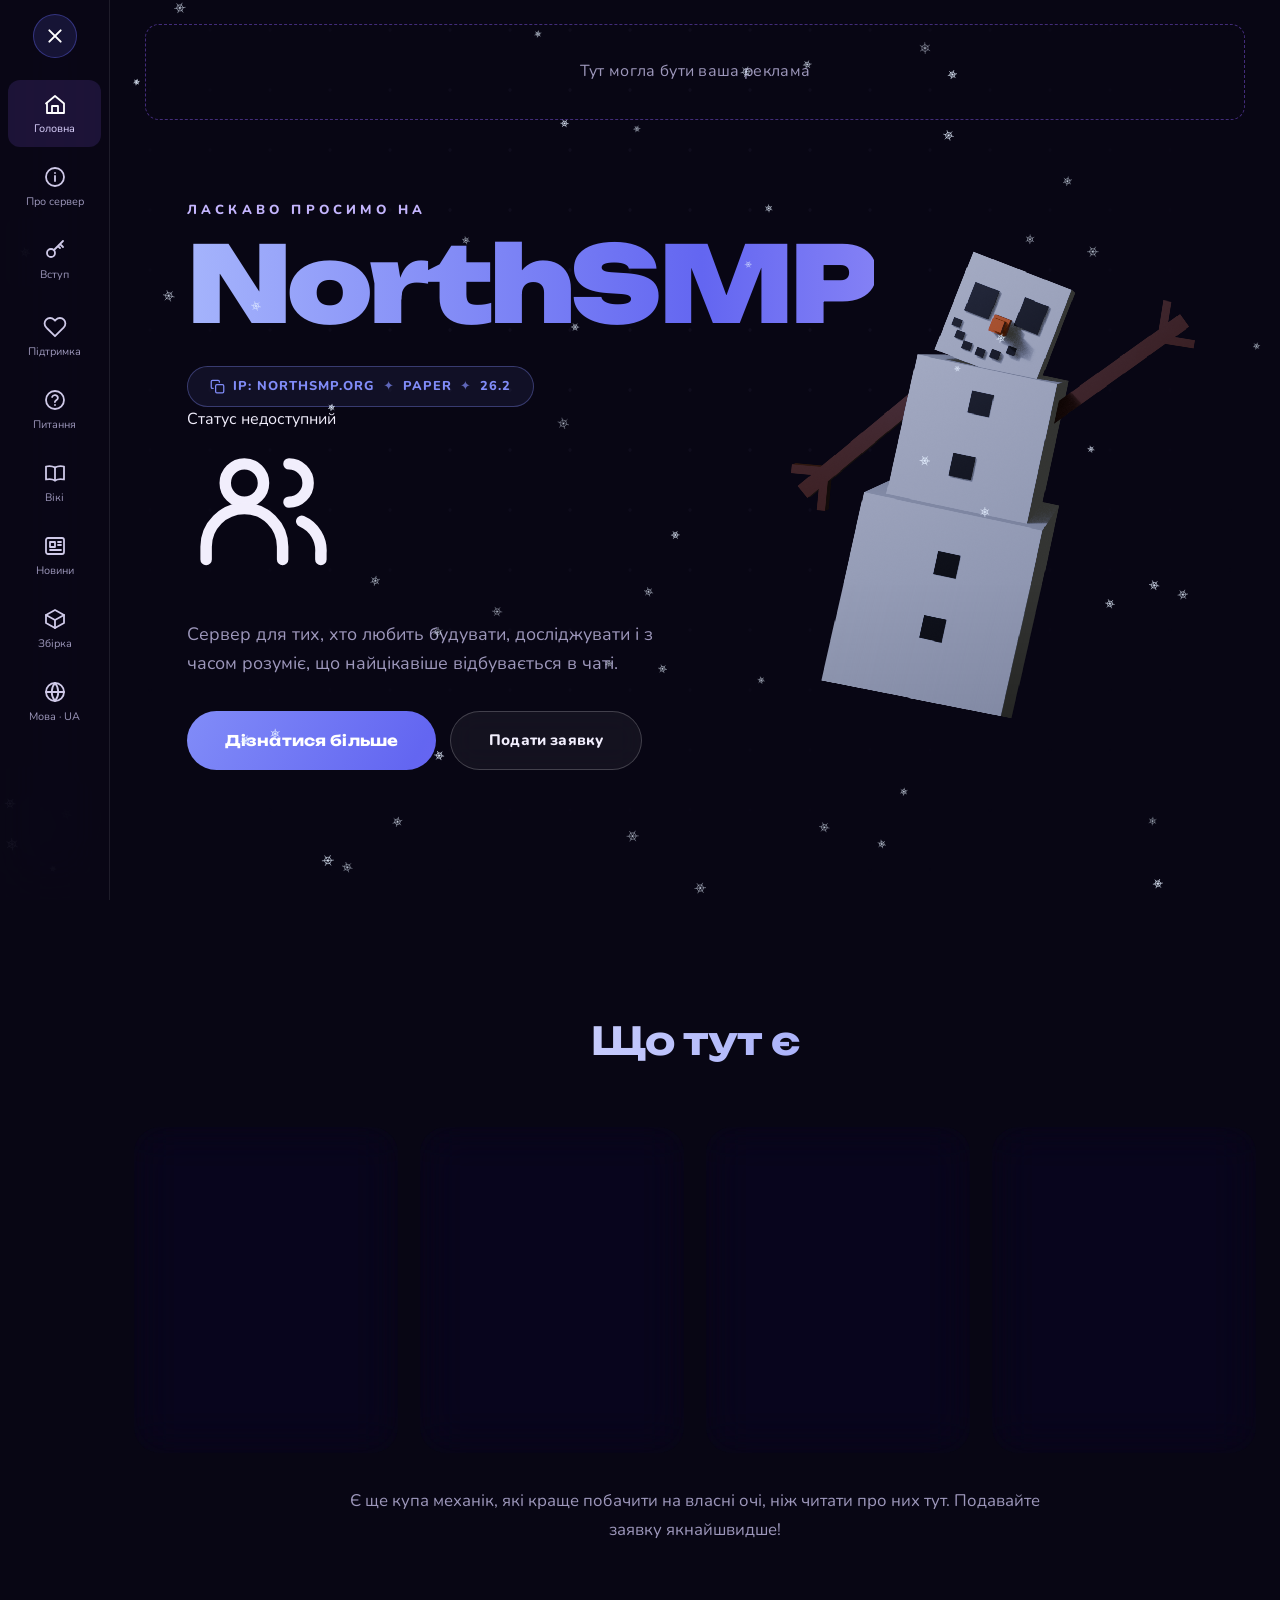
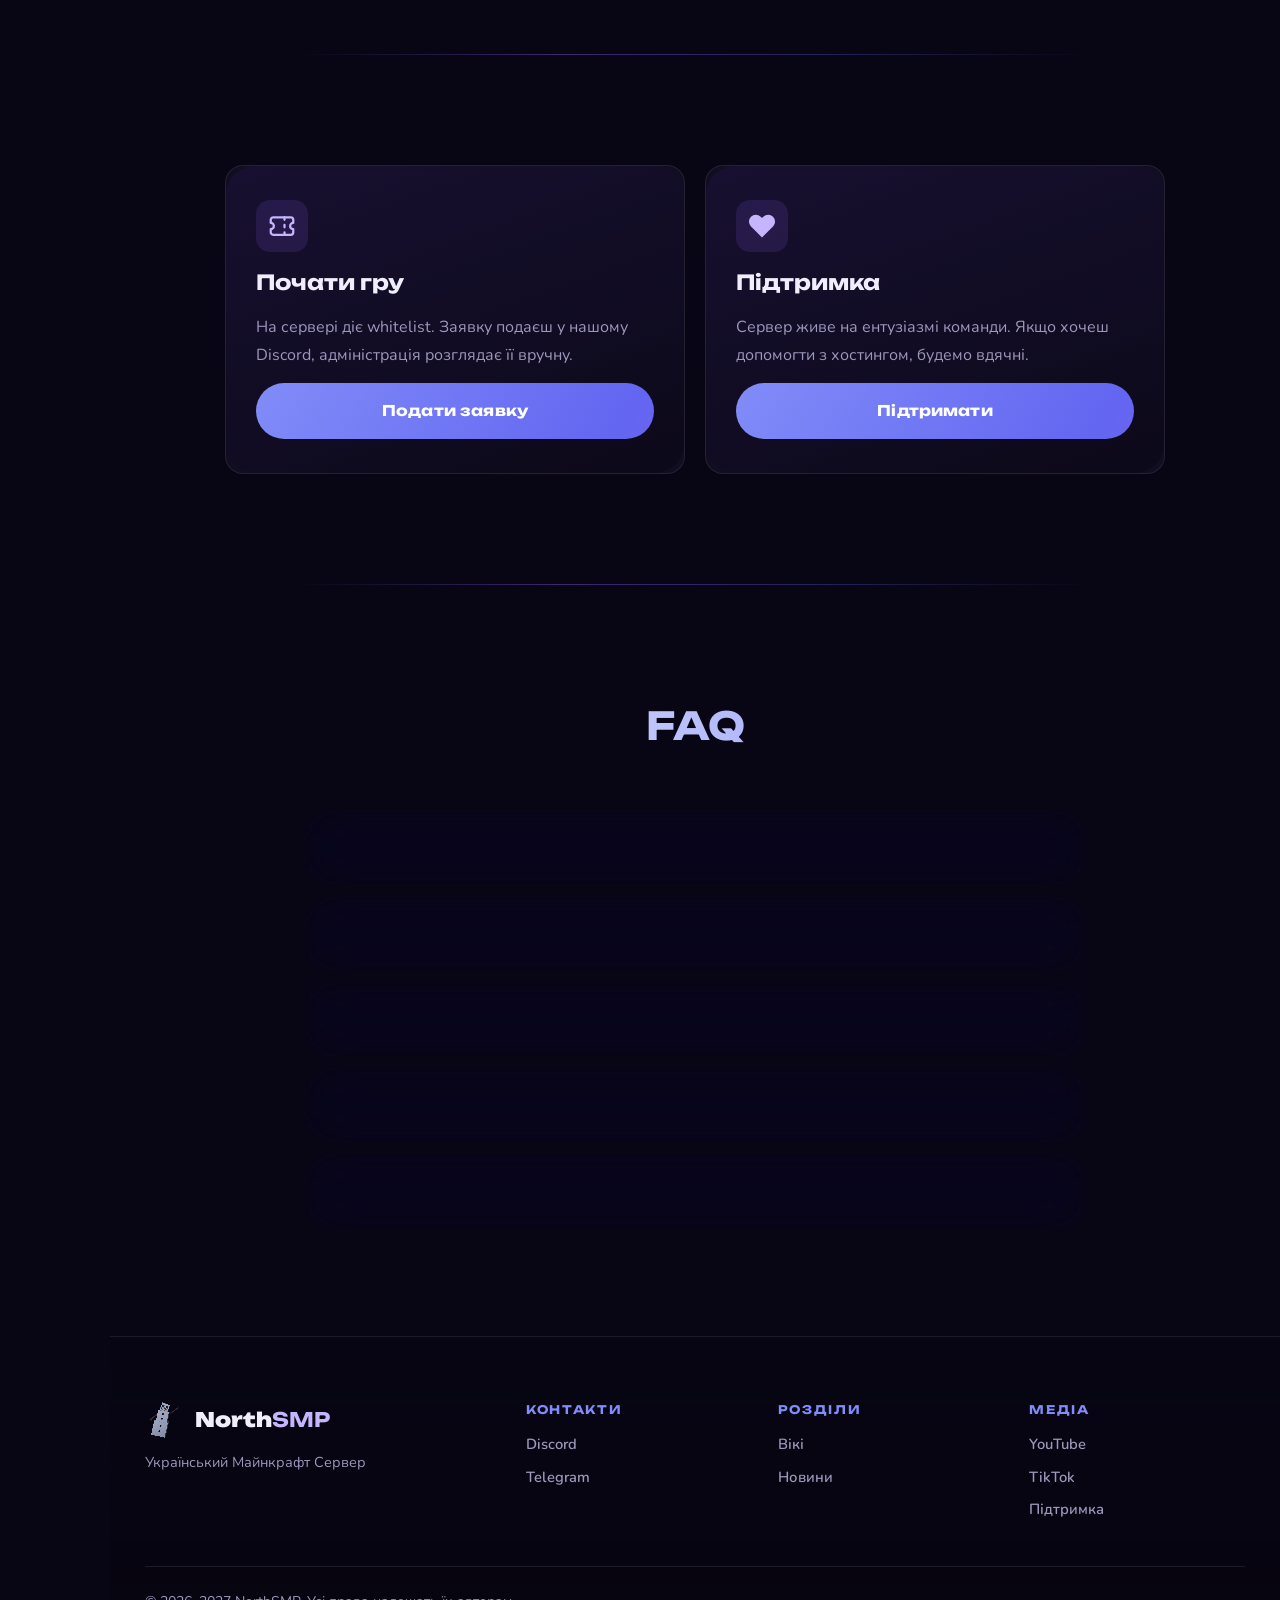
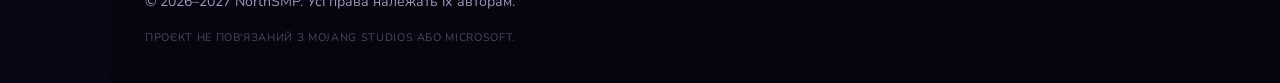
==== commit c80d5042: "Add server widget and update button structure" ====
--- a/index.html
+++ b/index.html
@@ -22,17 +22,28 @@
   <div class="hero-in">
     <p class="kicker" data-i18n="hero.kicker"></p>
     <h1 class="hero-title">NorthSMP</h1>
-    <button class="badge" id="ipBtn" type="button" title="Copy IP">
+    <button class="badge" id="ipBtn" type="button">
       <svg width="15" height="15" viewBox="0 0 24 24" fill="none" stroke="currentColor" stroke-width="2" stroke-linecap="round" stroke-linejoin="round"><rect x="9" y="9" width="13" height="13" rx="2"/><path d="M5 15H4a2 2 0 0 1-2-2V4a2 2 0 0 1 2-2h9a2 2 0 0 1 2 2v1"/></svg>
       IP: northsmp.org <b>✦</b> Paper <b>✦</b> 26.2
     </button>
+    <div class="server-widget" id="serverWidget" data-state="loading" aria-label="Стан Minecraft-сервера">
+      <span class="server-widget-state" role="status" aria-live="polite" aria-atomic="true">
+        <span class="server-widget-dot" aria-hidden="true"></span>
+        <span id="serverWidgetState">Перевірка…</span>
+      </span>
+      <span class="server-widget-separator" aria-hidden="true"></span>
+      <span class="server-widget-players" id="serverWidgetPlayers" aria-label="Кількість гравців онлайн">
+        <svg aria-hidden="true" viewBox="0 0 24 24" fill="none" stroke="currentColor" stroke-width="1.8" stroke-linecap="round" stroke-linejoin="round"><circle cx="9" cy="8" r="3"/><path d="M3 20v-2a6 6 0 0 1 12 0v2M16 5a3 3 0 0 1 0 6M18 14a5 5 0 0 1 3 5v1"/></svg>
+        <span id="serverWidgetCount">—</span>
+      </span>
+    </div>
     <p class="hero-sub" data-i18n="hero.sub"></p>
     <div class="hero-cta">
       <a href="#about" class="btn"><span data-i18n="hero.cta"></span></a>
       <a href="https://discord.com/invite/XdEPbvGeKm" target="_blank" rel="noopener noreferrer" class="btn ghost" data-i18n="join.startCta"></a>
     </div>
   </div>
-    <button type="button" class="hero-art secret-logo" id="heroLogo" aria-label="NorthSMP" title="NorthSMP"><img src="logo.png" alt=""></button>
+    <button type="button" class="hero-art secret-logo" id="heroLogo" aria-label="NorthSMP"><img src="logo.png" alt=""></button>
   </section>
 <section class="section" id="about">
   <h2 class="h2 reveal" data-i18n="about.title"></h2>
@@ -123,6 +134,7 @@
 </div>
 <script src="navigation.js"></script>
 <script src="script.js"></script>
+<script src="server-status.js"></script>
 <script src="snowflakes.js"></script>
 <script src="easter-egg.js"></script>
 </body>
--- a/style.css
+++ b/style.css
@@ -203,7 +203,6 @@
 @media (max-width:960px){.ad-bar{top:16px;width:calc(100% - 32px);height:72px;font-size:.9rem}}
 
 
-/* Точкові зміни поверх оригінального дизайну NorthSMP. */
 .secret-logo{background:none;border:0;cursor:pointer;color:inherit;text-align:inherit}
 .secret-logo:focus-visible{outline:0}.secret-logo:focus-visible img{filter:drop-shadow(0 0 12px #a5b4fc)}
 .hero-art.secret-logo{padding:0}
@@ -223,18 +222,15 @@
 @media(max-width:600px){.easter-egg{padding:12px;gap:12px}.easter-egg-head{font-size:.72rem}.easter-videos{gap:9px}.easter-video{width:calc(50% - 5px);gap:0}.easter-screen{border-width:2px;border-radius:12px}.easter-hint{font-size:.72rem}}
 @media(prefers-reduced-motion:reduce){.easter-video{transform:none!important}}
 
-/* Додаткові пункти Вікі та Новини: прокручувана панель на невисоких екранах. */
 .side.drop{overflow-y:auto;overflow-x:hidden;overscroll-behavior:contain;scrollbar-width:thin;scrollbar-color:rgba(196,181,253,.32) transparent}
 .side.drop .side-item{flex-shrink:0}
 @media (max-height:650px){.side.drop{padding-top:66px;padding-bottom:12px;gap:2px}.side.drop .side-item{padding-top:8px;padding-bottom:8px}}
 
-/* Вбудовані YouTube-відео: центральна вертикальна обрізка 16:9 до 9:16. */
 .easter-screen iframe{position:absolute;top:0;left:50%;transform:translateX(-50%);width:316%;height:100%;border:0;background:#140f23}
 .easter-source{align-self:center;font-size:.72rem;font-weight:700;color:#e3d9ff;text-decoration:underline;text-underline-offset:3px}
 .easter-source:hover{color:white}
 @media(max-width:600px){.easter-source{font-size:.59rem;text-align:center}}
 
-/* Відкриття з диска (file://): замість помилки YouTube 153 — підказка. */
 .easter-screen iframe[hidden],.easter-local-notice[hidden]{display:none!important}
 .easter-local-notice{position:absolute;inset:0;display:flex;flex-direction:column;gap:16px;align-items:center;justify-content:center;text-align:center;padding:clamp(12px,3vw,26px);background:linear-gradient(145deg,#22123f,#3c1891 52%,#160d2b);color:#f5efff;font:700 clamp(.7rem,1.4vw,.9rem)/1.55 var(--fb)}
 .easter-local-notice strong{font:800 clamp(.78rem,2vw,1.1rem)/1.3 var(--fh)}
@@ -245,7 +241,6 @@
 .side.drop .side-item.active{background:rgba(139,92,246,.15);color:#fff}
 .side.drop .side-item.active small{color:#ddd3ff}
 .side.drop .side-item:focus-visible,.burger:focus-visible{outline:2px solid var(--violet-l);outline-offset:-2px}
-/* Єдиний макет Вікі та Новин зі спільною бічною панеллю. */
 .content-shell{width:min(100%,1060px);min-height:100vh;margin:0 auto;padding:clamp(108px,13vh,156px) clamp(20px,5vw,56px) 24px;display:flex;flex-direction:column;gap:clamp(52px,12vh,100px)}
 .content-card{align-self:stretch;background:var(--glass);border:1px solid var(--edge-top);border-radius:26px;text-align:center;padding:clamp(34px,6vw,80px) clamp(18px,5vw,52px)}
 .content-card h1{font:900 clamp(1.9rem,5vw,3.2rem)/1.24 var(--fh);margin-bottom:22px}
@@ -255,7 +250,6 @@
 @media(max-width:960px){.content-shell{padding-top:116px;gap:60px}}
 @media(max-width:390px){.content-card p{font-size:.96rem}}
 
-/* Газета: перша новина, збережена у спільному дизайні NorthSMP. */
 .news-page .news-feed{max-width:730px;margin:35px auto 0;text-align:left}
 .news-entry{border:1px solid rgba(167,139,250,.25);border-radius:20px;padding:clamp(22px,4vw,36px);background:linear-gradient(135deg,rgba(111,67,211,.16),rgba(25,20,47,.72));box-shadow:0 14px 35px rgba(10,7,32,.2)}
 .news-entry-meta{display:flex;flex-wrap:wrap;align-items:center;gap:10px 16px;color:#cabff3;font-size:.82rem;font-weight:800;margin-bottom:18px}
@@ -265,7 +259,6 @@
 .news-discord{display:inline-flex;justify-content:center}
 @media(max-width:600px){.news-page .news-feed{margin-top:26px}.news-entry{padding:22px 18px}.news-entry-meta{font-size:.76rem}}
 
-/* Вікі та Новини: лаконічні сторінки без вступних написів. */
 body[data-page="wiki"] .content-shell,
 body[data-page="news"] .content-shell{padding-top:clamp(48px,7vh,84px)}
 body[data-page="wiki"] .content-card,
@@ -277,7 +270,6 @@
   body[data-page="wiki"] .content-shell,body[data-page="news"] .content-shell{padding-top:74px}
 }
 
-/* Окремі новинні публікації з файла news-data.js. */
 .news-page .news-feed{display:flex;flex-direction:column;gap:22px}
 .news-entry-images{display:grid;grid-template-columns:repeat(auto-fit,minmax(min(100%,235px),1fr));gap:12px;margin:8px 0 22px}
 .news-entry-photo{margin:0;min-width:0}
@@ -290,14 +282,12 @@
 .news-empty{margin:0 auto!important}
 @media(max-width:500px){.news-entry-images{grid-template-columns:1fr}}
 
-/* Мобільна головна: логотип над назвою NorthSMP, а не після кнопок. */
 @media (max-width:600px) {
   .hero { justify-content:center; gap:8px; padding-top:112px; padding-bottom:32px; }
   .hero-art.secret-logo { order:-1; width:clamp(150px,46vw,205px); margin:0 auto 3px; }
   .hero-in { flex:0 1 auto; width:100%; }
 }
 
-/* Вікі: розділи-посилання */
 .wiki-sections{display:grid;grid-template-columns:repeat(auto-fit,minmax(min(100%,220px),1fr));gap:18px;margin-top:8px;text-align:left}
 .wiki-section{display:block;padding:26px 24px;border-radius:20px;text-decoration:none;color:#f5f0ff;background:linear-gradient(135deg,rgba(111,67,211,.16),rgba(25,20,47,.72));border:1px solid rgba(167,139,250,.25);transition:transform .3s var(--spring),border-color .3s,box-shadow .3s}
 .wiki-section:hover{transform:translateY(-6px);border-color:rgba(139,92,246,.55);box-shadow:0 20px 50px rgba(124,58,237,.28)}
@@ -308,7 +298,6 @@
 .wiki-article h1{text-align:center}
 .wiki-article .wiki-placeholder{max-width:none;margin:0 0 24px;color:#d0c6eb;font-size:1rem;line-height:1.7}
 
-/* Вікі: вкладки всередині сторінки */
 .wiki-tabs{display:flex;flex-wrap:wrap;justify-content:center;gap:12px;margin:8px 0 28px}
 .wiki-tab{font-family:var(--fh);font-weight:700;font-size:.9rem;color:var(--text);padding:12px 26px;border-radius:999px;border:1px solid var(--edge-top);background:rgba(255,255,255,.05);cursor:pointer;transition:transform .3s var(--spring),background .3s,border-color .3s}
 .wiki-tab:hover{transform:translateY(-2px);border-color:rgba(139,92,246,.55)}
@@ -319,7 +308,6 @@
 .wiki-panel h2{font:800 1.3rem/1.3 var(--fh);margin:0 0 12px;color:#c4b5fd}
 .wiki-panel p{max-width:none;margin:0;color:#d0c6eb;font-size:1rem;line-height:1.7}
 
-/* Вікі: рецепти */
 .recipe-search{margin:0 0 18px}
 .recipe-search input{width:100%;padding:14px 20px;border-radius:999px;border:1px solid rgba(167,139,250,.38);background:rgba(15,11,35,.6);color:var(--text);font:600 1rem var(--fb)}
 .recipe-search input:focus{outline:2px solid #c4b5fd;outline-offset:2px}
@@ -331,7 +319,6 @@
 .recipe p{margin:0;color:#d0c6eb;font-size:.92rem;line-height:1.6}
 .recipe-empty{text-align:center;color:var(--dim);margin-top:18px}
 
-/* Рецепти: вікно з картинкою */
 .recipe-modal{position:fixed;inset:0;z-index:1000;background:rgba(5,4,12,.92);display:flex;align-items:center;justify-content:center;padding:clamp(12px,3vw,32px)}
 .recipe-modal[hidden]{display:none}
 .wb{position:relative;width:min(100%,960px);max-height:100%;overflow:auto;padding:clamp(22px,4vw,44px);border-radius:14px;box-sizing:border-box;background:#1d1733;border:1px solid rgba(167,139,250,.3);box-shadow:0 20px 60px rgba(0,0,0,.6)}
@@ -343,6 +330,16 @@
 
 .recipe img{display:block;width:100%;height:auto;border-radius:10px;margin-bottom:12px;image-rendering:pixelated;background:#4f4f4f}
 
-/* Іконка та сніговичок: пропорції зберігаються, нічого не розтягується */
 .foot-logo img{object-fit:contain}
 .hero-art img{width:auto;height:100%;max-width:100%;object-fit:contain}
+
+.promo:hover,.promo.hot:hover{box-shadow:none}
+
+.side.drop{overflow-y:auto}
+
+.pack-pop{position:fixed;z-index:1100;display:flex;gap:8px;padding:8px;border-radius:16px;background:rgba(14,11,30,.96);backdrop-filter:blur(20px);-webkit-backdrop-filter:blur(20px);border:1px solid var(--edge-top);box-shadow:0 20px 50px rgba(0,0,0,.55);transform:translate(-8px,-50%);opacity:0;pointer-events:none;transition:opacity .2s,transform .25s var(--ease)}
+.pack-pop.open{opacity:1;pointer-events:auto;transform:translate(0,-50%)}
+.pack-choice{display:flex;align-items:center;gap:10px;padding:12px 16px;border-radius:12px;font-weight:800;font-size:.9rem;white-space:nowrap;background:rgba(255,255,255,.05);border:1px solid var(--edge);transition:background .2s,border-color .2s}
+.pack-choice img{width:22px;height:22px;flex:none;object-fit:contain}
+.pack-choice:hover,.pack-choice:focus-visible{background:rgba(139,92,246,.18);border-color:rgba(139,92,246,.6);outline:none}
+@media (max-width:480px){.pack-pop{flex-direction:column}}
